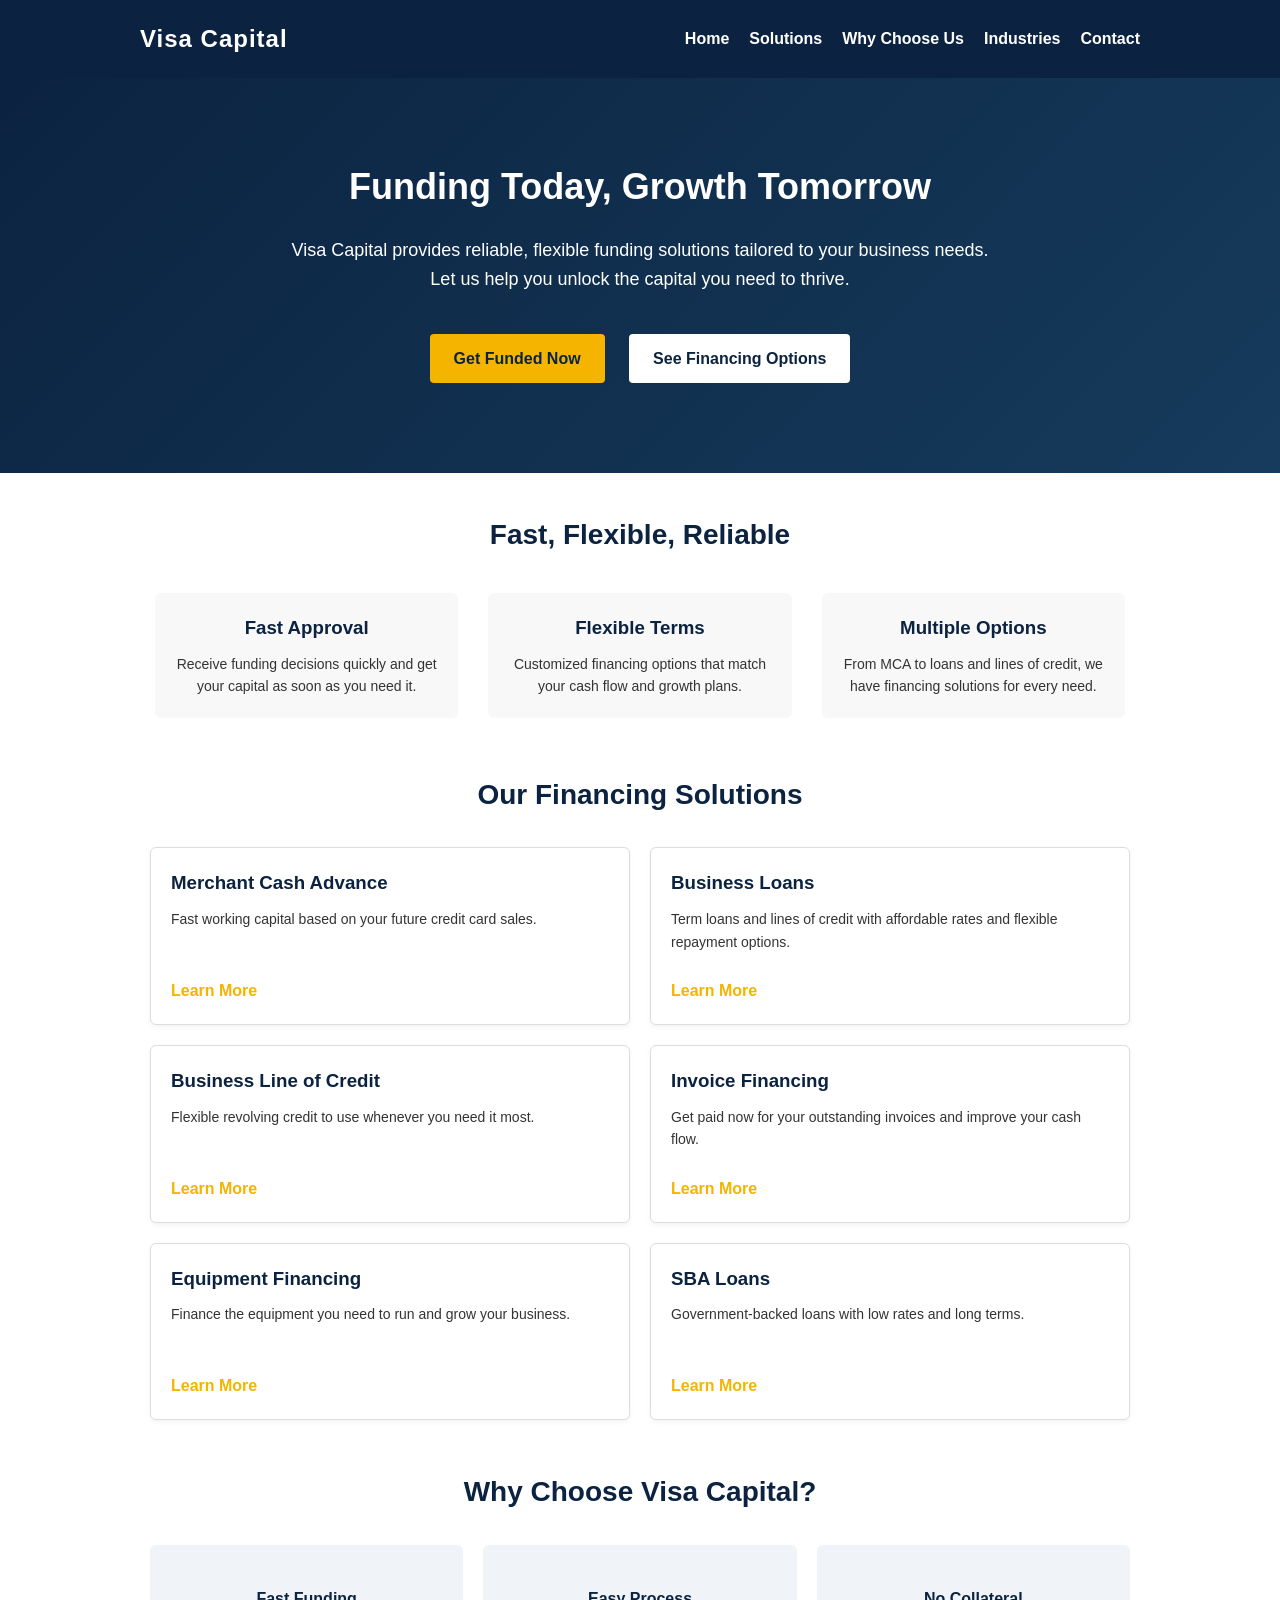
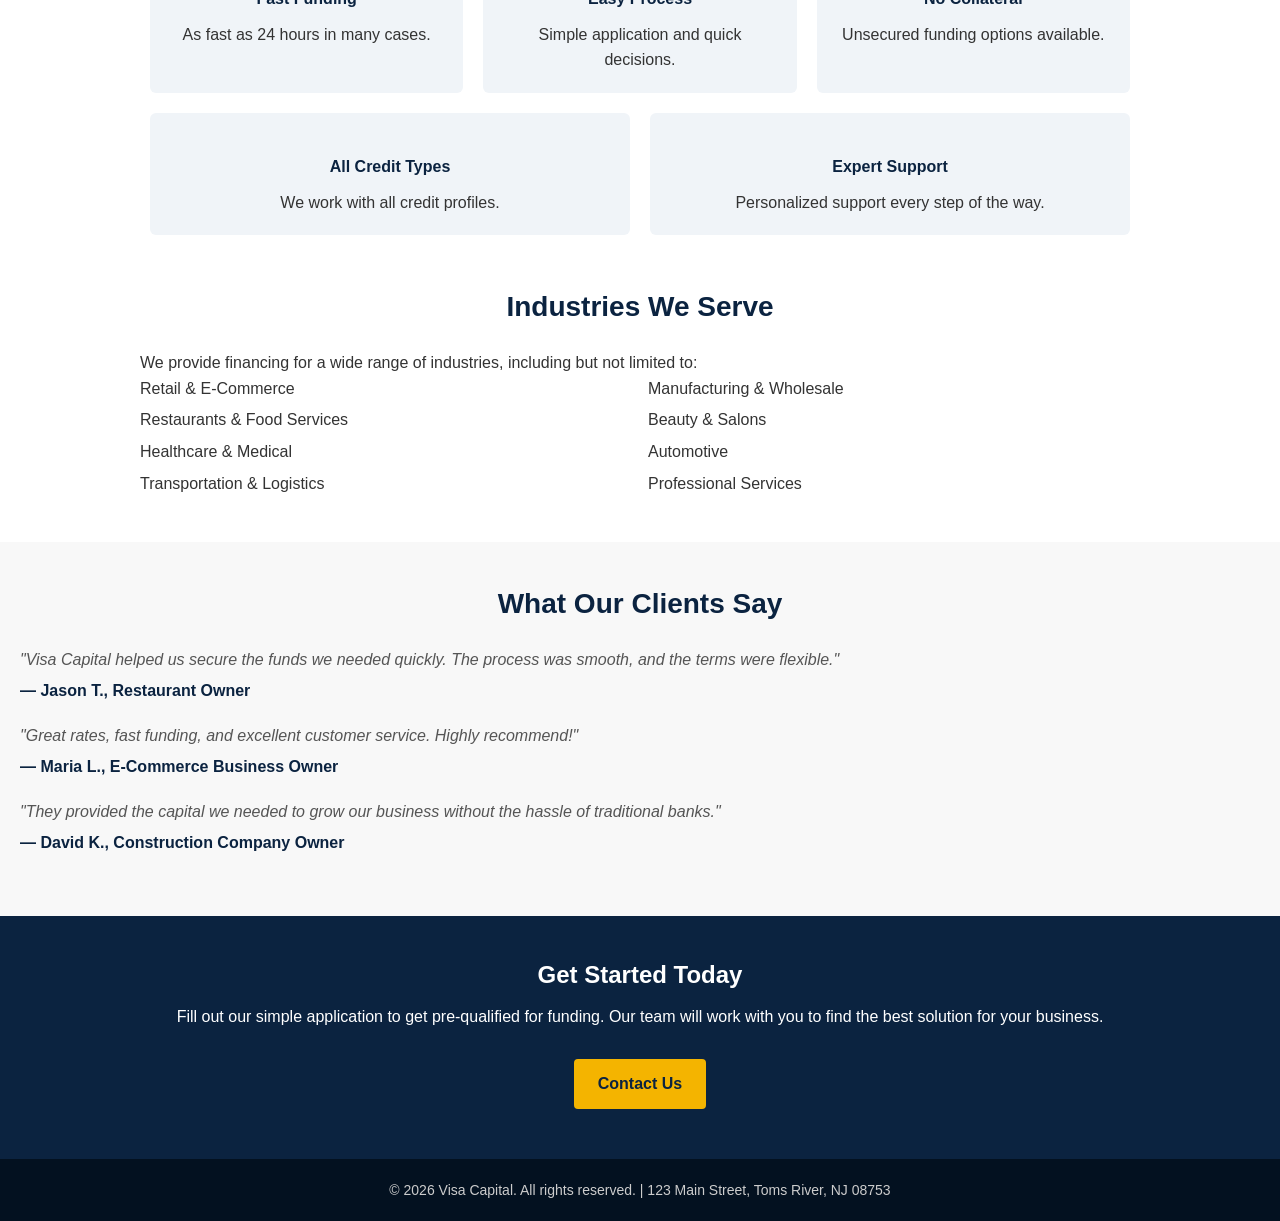
==== index.html @ e42b599e "Create index.html" ====
<!DOCTYPE html>
<html lang="en">
<head>
    <meta charset="UTF-8">
    <meta name="viewport" content="width=device-width, initial-scale=1.0">
    <title>Visa Capital - MCA Funding Solutions</title>
    <style>
        /* Reset and base styles */
        body, h1, h2, h3, p, ul {
            margin: 0;
            padding: 0;
        }
        body {
            font-family: Arial, sans-serif;
            line-height: 1.6;
            color: #333;
        }
        a {
            color: #0056b3;
            text-decoration: none;
        }
        header {
            background: #0b2340;
            color: #fff;
            padding: 20px 0;
        }
        header .container {
            display: flex;
            justify-content: space-between;
            align-items: center;
            max-width: 1000px;
            margin: auto;
            padding: 0 20px;
        }
        header h1 {
            font-size: 24px;
            font-weight: bold;
            letter-spacing: 1px;
        }
        nav ul {
            list-style: none;
            display: flex;
        }
        nav li {
            margin-left: 20px;
        }
        nav a {
            color: #fff;
            font-weight: bold;
            transition: color 0.3s;
        }
        nav a:hover {
            color: #f4b400;
        }
        /* Hero section */
        .hero {
            background: linear-gradient(135deg, #0b2340 0%, #163b5c 100%);
            color: #fff;
            padding: 80px 20px;
            text-align: center;
        }
        .hero h2 {
            font-size: 36px;
            margin-bottom: 20px;
        }
        .hero p {
            font-size: 18px;
            margin-bottom: 30px;
            max-width: 700px;
            margin-left: auto;
            margin-right: auto;
        }
        .btn {
            display: inline-block;
            padding: 12px 24px;
            margin: 10px;
            border: none;
            border-radius: 4px;
            background: #f4b400;
            color: #0b2340;
            font-weight: bold;
            cursor: pointer;
            transition: background 0.3s, color 0.3s;
        }
        .btn:hover {
            background: #d89a00;
        }
        /* Sections */
        .container-section {
            max-width: 1000px;
            margin: 40px auto;
            padding: 0 20px;
        }
        .section-title {
            font-size: 28px;
            margin-bottom: 20px;
            color: #0b2340;
            text-align: center;
        }
        /* Features */
        .features {
            display: flex;
            flex-wrap: wrap;
            justify-content: space-around;
        }
        .feature {
            flex: 1 1 200px;
            margin: 15px;
            padding: 20px;
            background: #f8f8f8;
            border-radius: 6px;
            text-align: center;
        }
        .feature h3 {
            margin-bottom: 10px;
            color: #0b2340;
        }
        .feature p {
            font-size: 14px;
        }
        /* Financing options */
        .financing-options {
            display: flex;
            flex-wrap: wrap;
            justify-content: space-between;
        }
        .option-card {
            flex: 1 1 300px;
            background: #fff;
            border: 1px solid #ddd;
            border-radius: 6px;
            margin: 10px;
            padding: 20px;
            text-align: left;
            box-shadow: 0 2px 5px rgba(0, 0, 0, 0.05);
            transition: transform 0.3s;
        }
        .option-card:hover {
            transform: translateY(-5px);
        }
        .option-card h3 {
            color: #0b2340;
            margin-bottom: 10px;
        }
        .option-card p {
            font-size: 14px;
            margin-bottom: 10px;
            min-height: 60px;
        }
        .option-card a {
            color: #f4b400;
            font-weight: bold;
        }
        /* Why choose us */
        .why-choose {
            display: flex;
            flex-wrap: wrap;
            justify-content: space-between;
        }
        .why-item {
            flex: 1 1 200px;
            margin: 10px;
            padding: 20px;
            background: #f0f4f8;
            border-radius: 6px;
            text-align: center;
        }
        .why-item h4 {
            color: #0b2340;
            margin-bottom: 10px;
        }
        /* Industries */
        .industries ul {
            columns: 2;
            list-style: none;
            padding: 0;
        }
        .industries li {
            margin-bottom: 6px;
        }
        /* Testimonials */
        .testimonials {
            background: #f8f8f8;
            padding: 40px 20px;
        }
        .testimonial {
            margin: 20px 0;
            font-style: italic;
            color: #555;
        }
        .testimonial strong {
            display: block;
            margin-top: 5px;
            font-style: normal;
            color: #0b2340;
        }
        /* Contact section */
        .contact {
            text-align: center;
            padding: 40px 20px;
            background: #0b2340;
            color: #fff;
        }
        .contact h3 {
            margin-bottom: 10px;
            font-size: 24px;
        }
        .contact p {
            margin-bottom: 20px;
            font-size: 16px;
        }
        /* Footer */
        footer {
            background: #031120;
            color: #ccc;
            padding: 20px;
            text-align: center;
            font-size: 14px;
        }
        /* Responsive adjustments */
        @media (max-width: 768px) {
            .features, .financing-options, .why-choose {
                flex-direction: column;
                align-items: center;
            }
            nav ul {
                flex-direction: column;
                text-align: center;
            }
            nav li {
                margin: 10px 0;
            }
        }
    </style>
</head>
<body>

<header>
    <div class="container">
        <h1>Visa Capital</h1>
        <nav>
            <ul>
                <li><a href="#home">Home</a></li>
                <li><a href="#solutions">Solutions</a></li>
                <li><a href="#whychoose">Why Choose Us</a></li>
                <li><a href="#industries">Industries</a></li>
                <li><a href="#contact">Contact</a></li>
            </ul>
        </nav>
    </div>
</header>

<section class="hero" id="home">
    <h2>Funding Today, Growth Tomorrow</h2>
    <p>Visa Capital provides reliable, flexible funding solutions tailored to your business needs. Let us help you unlock the capital you need to thrive.</p>
    <a href="#contact" class="btn">Get Funded Now</a>
    <a href="#solutions" class="btn" style="background:#fff;color:#0b2340;">See Financing Options</a>
</section>

<section class="container-section">
    <h2 class="section-title">Fast, Flexible, Reliable</h2>
    <div class="features">
        <div class="feature">
            <h3>Fast Approval</h3>
            <p>Receive funding decisions quickly and get your capital as soon as you need it.</p>
        </div>
        <div class="feature">
            <h3>Flexible Terms</h3>
            <p>Customized financing options that match your cash flow and growth plans.</p>
        </div>
        <div class="feature">
            <h3>Multiple Options</h3>
            <p>From MCA to loans and lines of credit, we have financing solutions for every need.</p>
        </div>
    </div>
</section>

<section class="container-section" id="solutions">
    <h2 class="section-title">Our Financing Solutions</h2>
    <div class="financing-options">
        <div class="option-card">
            <h3>Merchant Cash Advance</h3>
            <p>Fast working capital based on your future credit card sales.</p>
            <a href="#contact">Learn More</a>
        </div>
        <div class="option-card">
            <h3>Business Loans</h3>
            <p>Term loans and lines of credit with affordable rates and flexible repayment options.</p>
            <a href="#contact">Learn More</a>
        </div>
        <div class="option-card">
            <h3>Business Line of Credit</h3>
            <p>Flexible revolving credit to use whenever you need it most.</p>
            <a href="#contact">Learn More</a>
        </div>
        <div class="option-card">
            <h3>Invoice Financing</h3>
            <p>Get paid now for your outstanding invoices and improve your cash flow.</p>
            <a href="#contact">Learn More</a>
        </div>
        <div class="option-card">
            <h3>Equipment Financing</h3>
            <p>Finance the equipment you need to run and grow your business.</p>
            <a href="#contact">Learn More</a>
        </div>
        <div class="option-card">
            <h3>SBA Loans</h3>
            <p>Government-backed loans with low rates and long terms.</p>
            <a href="#contact">Learn More</a>
        </div>
    </div>
</section>

<section class="container-section" id="whychoose">
    <h2 class="section-title">Why Choose Visa Capital?</h2>
    <div class="why-choose">
        <div class="why-item">
            <h4>Fast Funding</h4>
            <p>As fast as 24 hours in many cases.</p>
        </div>
        <div class="why-item">
            <h4>Easy Process</h4>
            <p>Simple application and quick decisions.</p>
        </div>
        <div class="why-item">
            <h4>No Collateral</h4>
            <p>Unsecured funding options available.</p>
        </div>
        <div class="why-item">
            <h4>All Credit Types</h4>
            <p>We work with all credit profiles.</p>
        </div>
        <div class="why-item">
            <h4>Expert Support</h4>
            <p>Personalized support every step of the way.</p>
        </div>
    </div>
</section>

<section class="container-section industries" id="industries">
    <h2 class="section-title">Industries We Serve</h2>
    <p>We provide financing for a wide range of industries, including but not limited to:</p>
    <ul>
        <li>Retail & E-Commerce</li>
        <li>Restaurants & Food Services</li>
        <li>Healthcare & Medical</li>
        <li>Transportation & Logistics</li>
        <li>Manufacturing & Wholesale</li>
        <li>Beauty & Salons</li>
        <li>Automotive</li>
        <li>Professional Services</li>
    </ul>
</section>

<section class="testimonials">
    <h2 class="section-title">What Our Clients Say</h2>
    <div class="testimonial">
        <p>"Visa Capital helped us secure the funds we needed quickly. The process was smooth, and the terms were flexible."</p>
        <strong>— Jason T., Restaurant Owner</strong>
    </div>
    <div class="testimonial">
        <p>"Great rates, fast funding, and excellent customer service. Highly recommend!"</p>
        <strong>— Maria L., E-Commerce Business Owner</strong>
    </div>
    <div class="testimonial">
        <p>"They provided the capital we needed to grow our business without the hassle of traditional banks."</p>
        <strong>— David K., Construction Company Owner</strong>
    </div>
</section>

<section class="contact" id="contact">
    <h3>Get Started Today</h3>
    <p>Fill out our simple application to get pre-qualified for funding. Our team will work with you to find the best solution for your business.</p>
    <a href="mailto:info@visacapital.com" class="btn" style="background: #f4b400; color: #0b2340;">Contact Us</a>
</section>

<footer>
    <p>&copy; 2026 Visa Capital. All rights reserved. | 123 Main Street, Toms River, NJ 08753</p>
</footer>

</body>
</html>
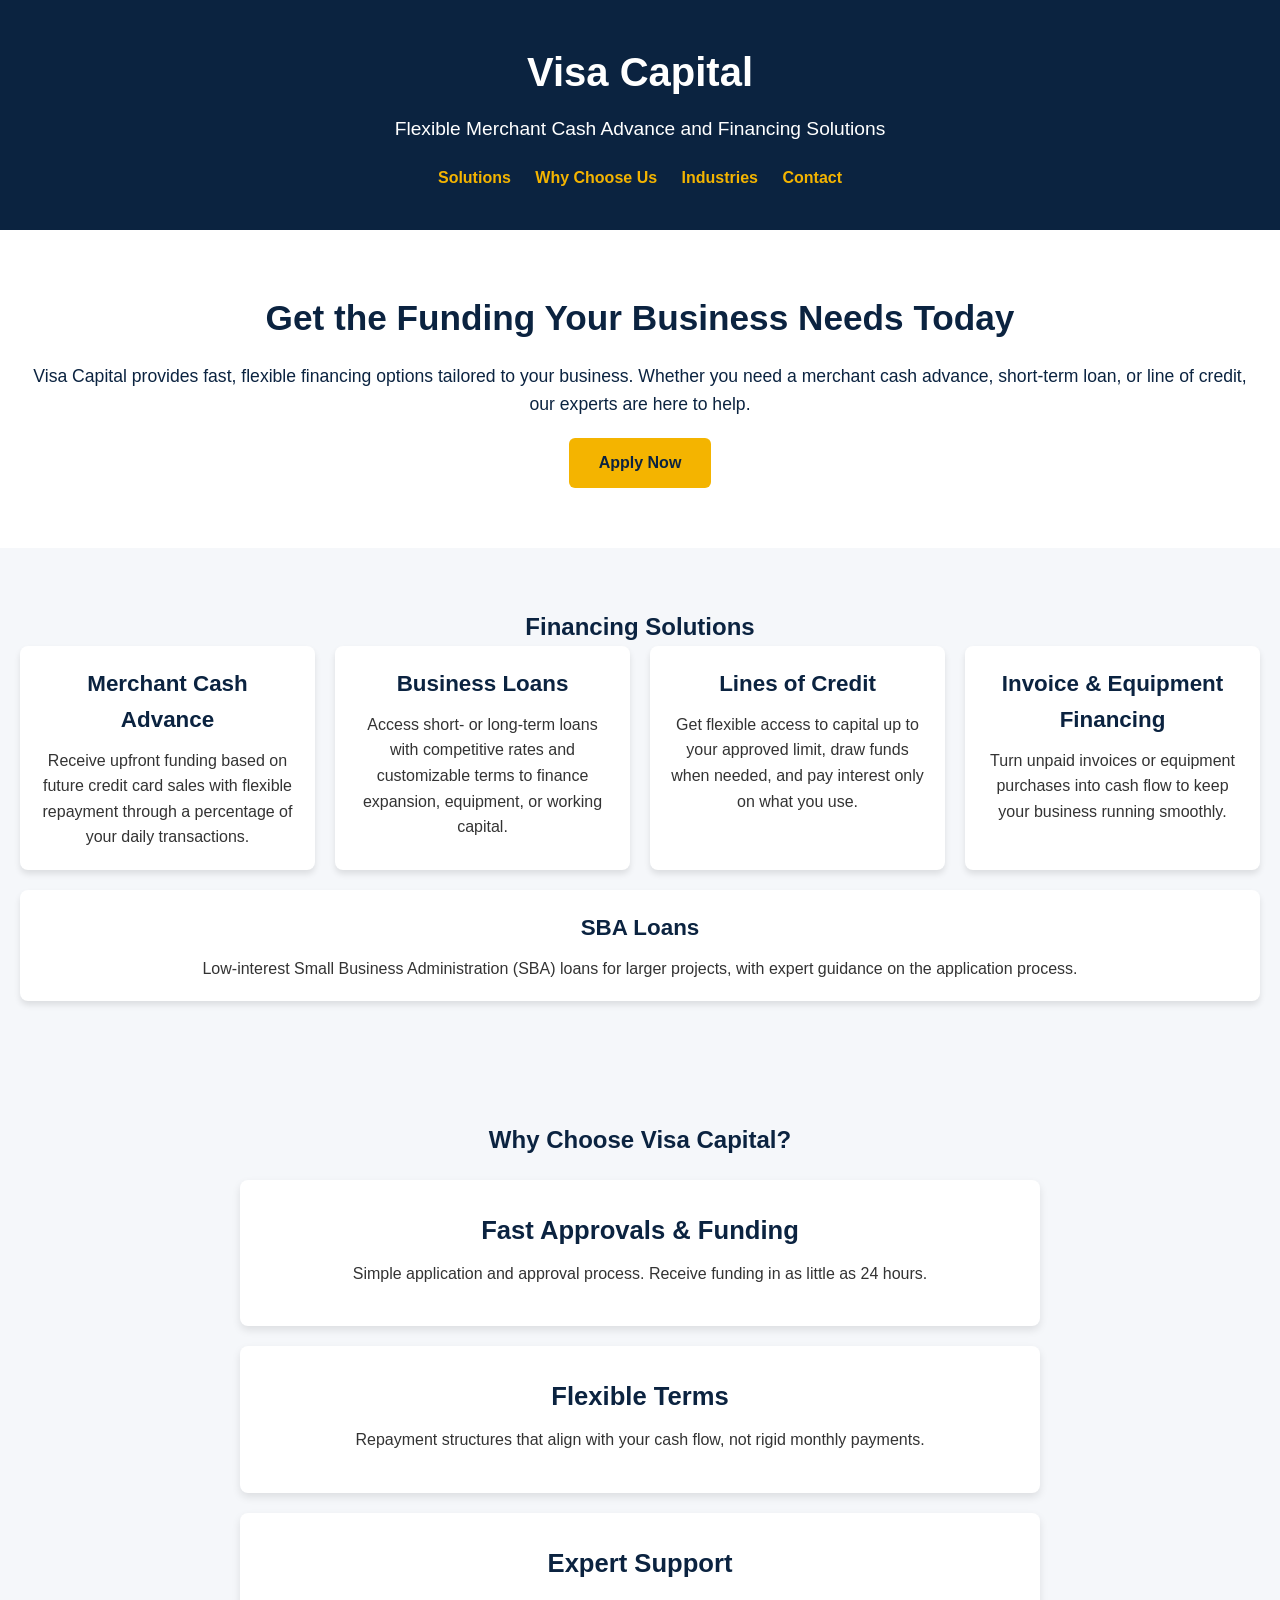
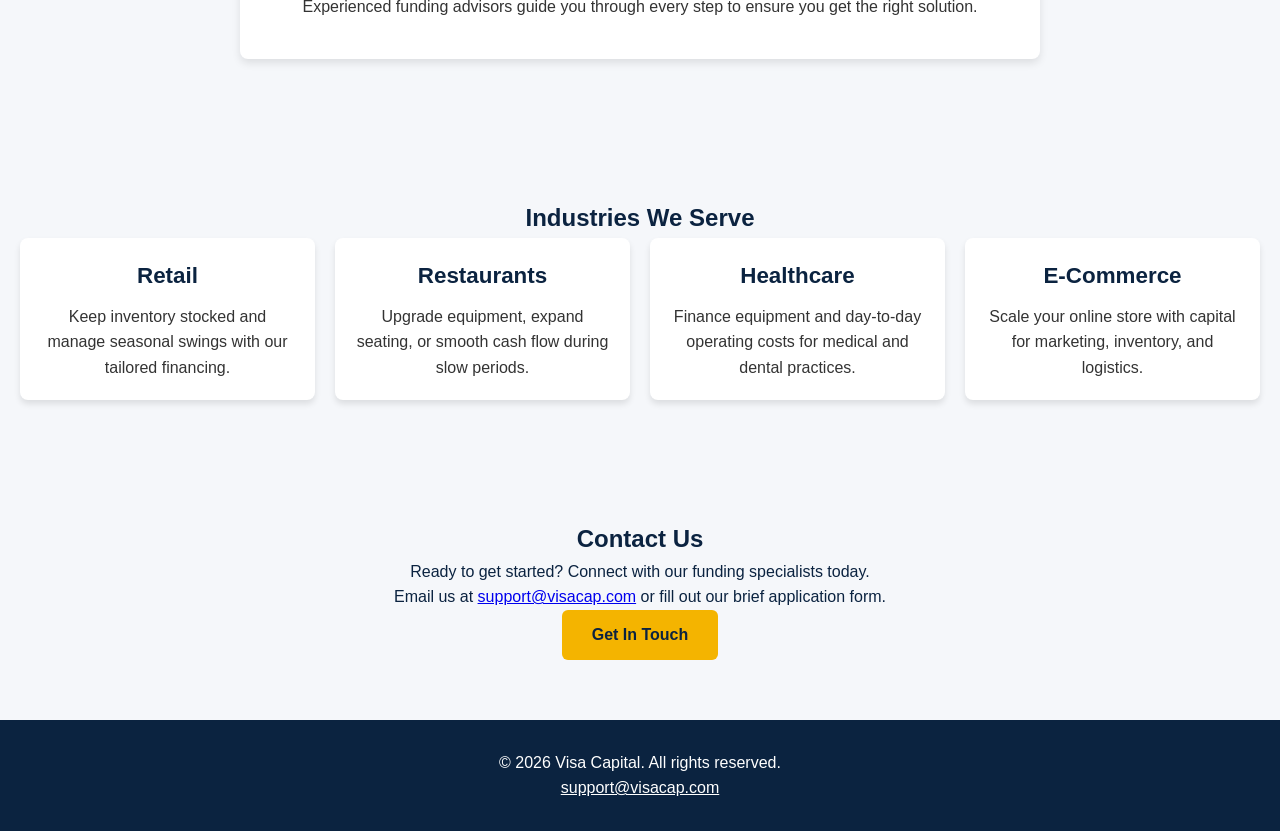
==== commit 36fb8061: "Update website design and contact email to support@visacap.com" ====
--- a/index.html
+++ b/index.html
@@ -1,382 +1,123 @@
 <!DOCTYPE html>
 <html lang="en">
 <head>
-    <meta charset="UTF-8">
-    <meta name="viewport" content="width=device-width, initial-scale=1.0">
-    <title>Visa Capital - MCA Funding Solutions</title>
-    <style>
-        /* Reset and base styles */
-        body, h1, h2, h3, p, ul {
-            margin: 0;
-            padding: 0;
-        }
-        body {
-            font-family: Arial, sans-serif;
-            line-height: 1.6;
-            color: #333;
-        }
-        a {
-            color: #0056b3;
-            text-decoration: none;
-        }
-        header {
-            background: #0b2340;
-            color: #fff;
-            padding: 20px 0;
-        }
-        header .container {
-            display: flex;
-            justify-content: space-between;
-            align-items: center;
-            max-width: 1000px;
-            margin: auto;
-            padding: 0 20px;
-        }
-        header h1 {
-            font-size: 24px;
-            font-weight: bold;
-            letter-spacing: 1px;
-        }
-        nav ul {
-            list-style: none;
-            display: flex;
-        }
-        nav li {
-            margin-left: 20px;
-        }
-        nav a {
-            color: #fff;
-            font-weight: bold;
-            transition: color 0.3s;
-        }
-        nav a:hover {
-            color: #f4b400;
-        }
-        /* Hero section */
-        .hero {
-            background: linear-gradient(135deg, #0b2340 0%, #163b5c 100%);
-            color: #fff;
-            padding: 80px 20px;
-            text-align: center;
-        }
-        .hero h2 {
-            font-size: 36px;
-            margin-bottom: 20px;
-        }
-        .hero p {
-            font-size: 18px;
-            margin-bottom: 30px;
-            max-width: 700px;
-            margin-left: auto;
-            margin-right: auto;
-        }
-        .btn {
-            display: inline-block;
-            padding: 12px 24px;
-            margin: 10px;
-            border: none;
-            border-radius: 4px;
-            background: #f4b400;
-            color: #0b2340;
-            font-weight: bold;
-            cursor: pointer;
-            transition: background 0.3s, color 0.3s;
-        }
-        .btn:hover {
-            background: #d89a00;
-        }
-        /* Sections */
-        .container-section {
-            max-width: 1000px;
-            margin: 40px auto;
-            padding: 0 20px;
-        }
-        .section-title {
-            font-size: 28px;
-            margin-bottom: 20px;
-            color: #0b2340;
-            text-align: center;
-        }
-        /* Features */
-        .features {
-            display: flex;
-            flex-wrap: wrap;
-            justify-content: space-around;
-        }
-        .feature {
-            flex: 1 1 200px;
-            margin: 15px;
-            padding: 20px;
-            background: #f8f8f8;
-            border-radius: 6px;
-            text-align: center;
-        }
-        .feature h3 {
-            margin-bottom: 10px;
-            color: #0b2340;
-        }
-        .feature p {
-            font-size: 14px;
-        }
-        /* Financing options */
-        .financing-options {
-            display: flex;
-            flex-wrap: wrap;
-            justify-content: space-between;
-        }
-        .option-card {
-            flex: 1 1 300px;
-            background: #fff;
-            border: 1px solid #ddd;
-            border-radius: 6px;
-            margin: 10px;
-            padding: 20px;
-            text-align: left;
-            box-shadow: 0 2px 5px rgba(0, 0, 0, 0.05);
-            transition: transform 0.3s;
-        }
-        .option-card:hover {
-            transform: translateY(-5px);
-        }
-        .option-card h3 {
-            color: #0b2340;
-            margin-bottom: 10px;
-        }
-        .option-card p {
-            font-size: 14px;
-            margin-bottom: 10px;
-            min-height: 60px;
-        }
-        .option-card a {
-            color: #f4b400;
-            font-weight: bold;
-        }
-        /* Why choose us */
-        .why-choose {
-            display: flex;
-            flex-wrap: wrap;
-            justify-content: space-between;
-        }
-        .why-item {
-            flex: 1 1 200px;
-            margin: 10px;
-            padding: 20px;
-            background: #f0f4f8;
-            border-radius: 6px;
-            text-align: center;
-        }
-        .why-item h4 {
-            color: #0b2340;
-            margin-bottom: 10px;
-        }
-        /* Industries */
-        .industries ul {
-            columns: 2;
-            list-style: none;
-            padding: 0;
-        }
-        .industries li {
-            margin-bottom: 6px;
-        }
-        /* Testimonials */
-        .testimonials {
-            background: #f8f8f8;
-            padding: 40px 20px;
-        }
-        .testimonial {
-            margin: 20px 0;
-            font-style: italic;
-            color: #555;
-        }
-        .testimonial strong {
-            display: block;
-            margin-top: 5px;
-            font-style: normal;
-            color: #0b2340;
-        }
-        /* Contact section */
-        .contact {
-            text-align: center;
-            padding: 40px 20px;
-            background: #0b2340;
-            color: #fff;
-        }
-        .contact h3 {
-            margin-bottom: 10px;
-            font-size: 24px;
-        }
-        .contact p {
-            margin-bottom: 20px;
-            font-size: 16px;
-        }
-        /* Footer */
-        footer {
-            background: #031120;
-            color: #ccc;
-            padding: 20px;
-            text-align: center;
-            font-size: 14px;
-        }
-        /* Responsive adjustments */
-        @media (max-width: 768px) {
-            .features, .financing-options, .why-choose {
-                flex-direction: column;
-                align-items: center;
-            }
-            nav ul {
-                flex-direction: column;
-                text-align: center;
-            }
-            nav li {
-                margin: 10px 0;
-            }
-        }
-    </style>
+<meta charset="UTF-8">
+<meta name="viewport" content="width=device-width, initial-scale=1.0">
+<title>Visa Capital - MCA Funding Solutions</title>
+<style>
+/* Reset */
+* { margin:0; padding:0; box-sizing:border-box; }
+body { font-family: 'Segoe UI', Tahoma, sans-serif; background-color:#f5f7fa; color:#0b2340; line-height:1.6; }
+header { background:#0b2340; color:#fff; padding:40px 20px; text-align:center; }
+header h1 { font-size:2.5rem; margin-bottom:10px; }
+header p { font-size:1.2rem; }
+nav { margin-top:20px; }
+nav a { color:#f4b400; margin:0 10px; text-decoration:none; font-weight:bold; }
+.hero { padding:60px 20px; text-align:center; background-color:#fff; }
+.hero h2 { font-size:2.2rem; margin-bottom:15px; }
+.hero p { font-size:1.1rem; margin-bottom:20px; }
+.btn-primary { display:inline-block; padding:12px 30px; background-color:#f4b400; color:#0b2340; border-radius:6px; text-decoration:none; font-weight:bold; }
+.section { padding:60px 20px; text-align:center; }
+.card { background:#fff; border-radius:8px; padding:30px; margin:20px auto; box-shadow:0 4px 8px rgba(0,0,0,0.1); max-width:800px; }
+.card h3 { margin-bottom:10px; font-size:1.6rem; color:#0b2340; }
+.card p { margin-bottom:10px; color:#333; }
+.features { display:flex; flex-wrap:wrap; justify-content:center; gap:20px; }
+.feature { flex:1 1 250px; background:#fff; border-radius:8px; padding:20px; box-shadow:0 4px 6px rgba(0,0,0,0.1); }
+.feature h4 { margin-bottom:10px; color:#0b2340; font-size:1.4rem; }
+.feature p { color:#333; }
+footer { background:#0b2340; color:#fff; padding:30px 20px; text-align:center; }
+footer p, footer a { color:#fff; }
+@media (max-width:768px) {
+  .features { flex-direction:column; }
+}
+</style>
 </head>
 <body>
-
 <header>
-    <div class="container">
-        <h1>Visa Capital</h1>
-        <nav>
-            <ul>
-                <li><a href="#home">Home</a></li>
-                <li><a href="#solutions">Solutions</a></li>
-                <li><a href="#whychoose">Why Choose Us</a></li>
-                <li><a href="#industries">Industries</a></li>
-                <li><a href="#contact">Contact</a></li>
-            </ul>
-        </nav>
-    </div>
+<h1>Visa Capital</h1>
+<p>Flexible Merchant Cash Advance and Financing Solutions</p>
+<nav>
+<a href="#solutions">Solutions</a>
+<a href="#whyus">Why Choose Us</a>
+<a href="#industries">Industries</a>
+<a href="#contact">Contact</a>
+</nav>
 </header>
-
-<section class="hero" id="home">
-    <h2>Funding Today, Growth Tomorrow</h2>
-    <p>Visa Capital provides reliable, flexible funding solutions tailored to your business needs. Let us help you unlock the capital you need to thrive.</p>
-    <a href="#contact" class="btn">Get Funded Now</a>
-    <a href="#solutions" class="btn" style="background:#fff;color:#0b2340;">See Financing Options</a>
+<section class="hero">
+<h2>Get the Funding Your Business Needs Today</h2>
+<p>Visa Capital provides fast, flexible financing options tailored to your business. Whether you need a merchant cash advance, short‑term loan, or line of credit, our experts are here to help.</p>
+<a href="#contact" class="btn-primary">Apply Now</a>
 </section>
-
-<section class="container-section">
-    <h2 class="section-title">Fast, Flexible, Reliable</h2>
-    <div class="features">
-        <div class="feature">
-            <h3>Fast Approval</h3>
-            <p>Receive funding decisions quickly and get your capital as soon as you need it.</p>
-        </div>
-        <div class="feature">
-            <h3>Flexible Terms</h3>
-            <p>Customized financing options that match your cash flow and growth plans.</p>
-        </div>
-        <div class="feature">
-            <h3>Multiple Options</h3>
-            <p>From MCA to loans and lines of credit, we have financing solutions for every need.</p>
-        </div>
-    </div>
+<section id="solutions" class="section">
+<h2>Financing Solutions</h2>
+<div class="features">
+<div class="feature">
+<h4>Merchant Cash Advance</h4>
+<p>Receive upfront funding based on future credit card sales with flexible repayment through a percentage of your daily transactions.</p>
+</div>
+<div class="feature">
+<h4>Business Loans</h4>
+<p>Access short‑ or long‑term loans with competitive rates and customizable terms to finance expansion, equipment, or working capital.</p>
+</div>
+<div class="feature">
+<h4>Lines of Credit</h4>
+<p>Get flexible access to capital up to your approved limit, draw funds when needed, and pay interest only on what you use.</p>
+</div>
+<div class="feature">
+<h4>Invoice & Equipment Financing</h4>
+<p>Turn unpaid invoices or equipment purchases into cash flow to keep your business running smoothly.</p>
+</div>
+<div class="feature">
+<h4>SBA Loans</h4>
+<p>Low‑interest Small Business Administration (SBA) loans for larger projects, with expert guidance on the application process.</p>
+</div>
+</div>
 </section>
-
-<section class="container-section" id="solutions">
-    <h2 class="section-title">Our Financing Solutions</h2>
-    <div class="financing-options">
-        <div class="option-card">
-            <h3>Merchant Cash Advance</h3>
-            <p>Fast working capital based on your future credit card sales.</p>
-            <a href="#contact">Learn More</a>
-        </div>
-        <div class="option-card">
-            <h3>Business Loans</h3>
-            <p>Term loans and lines of credit with affordable rates and flexible repayment options.</p>
-            <a href="#contact">Learn More</a>
-        </div>
-        <div class="option-card">
-            <h3>Business Line of Credit</h3>
-            <p>Flexible revolving credit to use whenever you need it most.</p>
-            <a href="#contact">Learn More</a>
-        </div>
-        <div class="option-card">
-            <h3>Invoice Financing</h3>
-            <p>Get paid now for your outstanding invoices and improve your cash flow.</p>
-            <a href="#contact">Learn More</a>
-        </div>
-        <div class="option-card">
-            <h3>Equipment Financing</h3>
-            <p>Finance the equipment you need to run and grow your business.</p>
-            <a href="#contact">Learn More</a>
-        </div>
-        <div class="option-card">
-            <h3>SBA Loans</h3>
-            <p>Government-backed loans with low rates and long terms.</p>
-            <a href="#contact">Learn More</a>
-        </div>
-    </div>
+<section id="whyus" class="section">
+<h2>Why Choose Visa Capital?</h2>
+<div class="card">
+<h3>Fast Approvals & Funding</h3>
+<p>Simple application and approval process. Receive funding in as little as 24 hours.</p>
+</div>
+<div class="card">
+<h3>Flexible Terms</h3>
+<p>Repayment structures that align with your cash flow, not rigid monthly payments.</p>
+</div>
+<div class="card">
+<h3>Expert Support</h3>
+<p>Experienced funding advisors guide you through every step to ensure you get the right solution.</p>
+</div>
 </section>
-
-<section class="container-section" id="whychoose">
-    <h2 class="section-title">Why Choose Visa Capital?</h2>
-    <div class="why-choose">
-        <div class="why-item">
-            <h4>Fast Funding</h4>
-            <p>As fast as 24 hours in many cases.</p>
-        </div>
-        <div class="why-item">
-            <h4>Easy Process</h4>
-            <p>Simple application and quick decisions.</p>
-        </div>
-        <div class="why-item">
-            <h4>No Collateral</h4>
-            <p>Unsecured funding options available.</p>
-        </div>
-        <div class="why-item">
-            <h4>All Credit Types</h4>
-            <p>We work with all credit profiles.</p>
-        </div>
-        <div class="why-item">
-            <h4>Expert Support</h4>
-            <p>Personalized support every step of the way.</p>
-        </div>
-    </div>
+<section id="industries" class="section">
+<h2>Industries We Serve</h2>
+<div class="features">
+<div class="feature">
+<h4>Retail</h4>
+<p>Keep inventory stocked and manage seasonal swings with our tailored financing.</p>
+</div>
+<div class="feature">
+<h4>Restaurants</h4>
+<p>Upgrade equipment, expand seating, or smooth cash flow during slow periods.</p>
+</div>
+<div class="feature">
+<h4>Healthcare</h4>
+<p>Finance equipment and day‑to‑day operating costs for medical and dental practices.</p>
+</div>
+<div class="feature">
+<h4>E‑Commerce</h4>
+<p>Scale your online store with capital for marketing, inventory, and logistics.</p>
+</div>
+</div>
 </section>
-
-<section class="container-section industries" id="industries">
-    <h2 class="section-title">Industries We Serve</h2>
-    <p>We provide financing for a wide range of industries, including but not limited to:</p>
-    <ul>
-        <li>Retail & E-Commerce</li>
-        <li>Restaurants & Food Services</li>
-        <li>Healthcare & Medical</li>
-        <li>Transportation & Logistics</li>
-        <li>Manufacturing & Wholesale</li>
-        <li>Beauty & Salons</li>
-        <li>Automotive</li>
-        <li>Professional Services</li>
-    </ul>
+<section id="contact" class="section">
+<h2>Contact Us</h2>
+<p>Ready to get started? Connect with our funding specialists today.</p>
+<p>Email us at <a href="mailto:support@visacap.com">support@visacap.com</a> or fill out our brief application form.</p>
+<a href="mailto:support@visacap.com" class="btn-primary">Get In Touch</a>
 </section>
-
-<section class="testimonials">
-    <h2 class="section-title">What Our Clients Say</h2>
-    <div class="testimonial">
-        <p>"Visa Capital helped us secure the funds we needed quickly. The process was smooth, and the terms were flexible."</p>
-        <strong>— Jason T., Restaurant Owner</strong>
-    </div>
-    <div class="testimonial">
-        <p>"Great rates, fast funding, and excellent customer service. Highly recommend!"</p>
-        <strong>— Maria L., E-Commerce Business Owner</strong>
-    </div>
-    <div class="testimonial">
-        <p>"They provided the capital we needed to grow our business without the hassle of traditional banks."</p>
-        <strong>— David K., Construction Company Owner</strong>
-    </div>
-</section>
-
-<section class="contact" id="contact">
-    <h3>Get Started Today</h3>
-    <p>Fill out our simple application to get pre-qualified for funding. Our team will work with you to find the best solution for your business.</p>
-    <a href="mailto:info@visacapital.com" class="btn" style="background: #f4b400; color: #0b2340;">Contact Us</a>
-</section>
-
 <footer>
-    <p>&copy; 2026 Visa Capital. All rights reserved. | 123 Main Street, Toms River, NJ 08753</p>
+<p>&copy; 2026 Visa Capital. All rights reserved.</p>
+<p><a href="mailto:support@visacap.com">support@visacap.com</a></p>
 </footer>
-
 </body>
 </html>
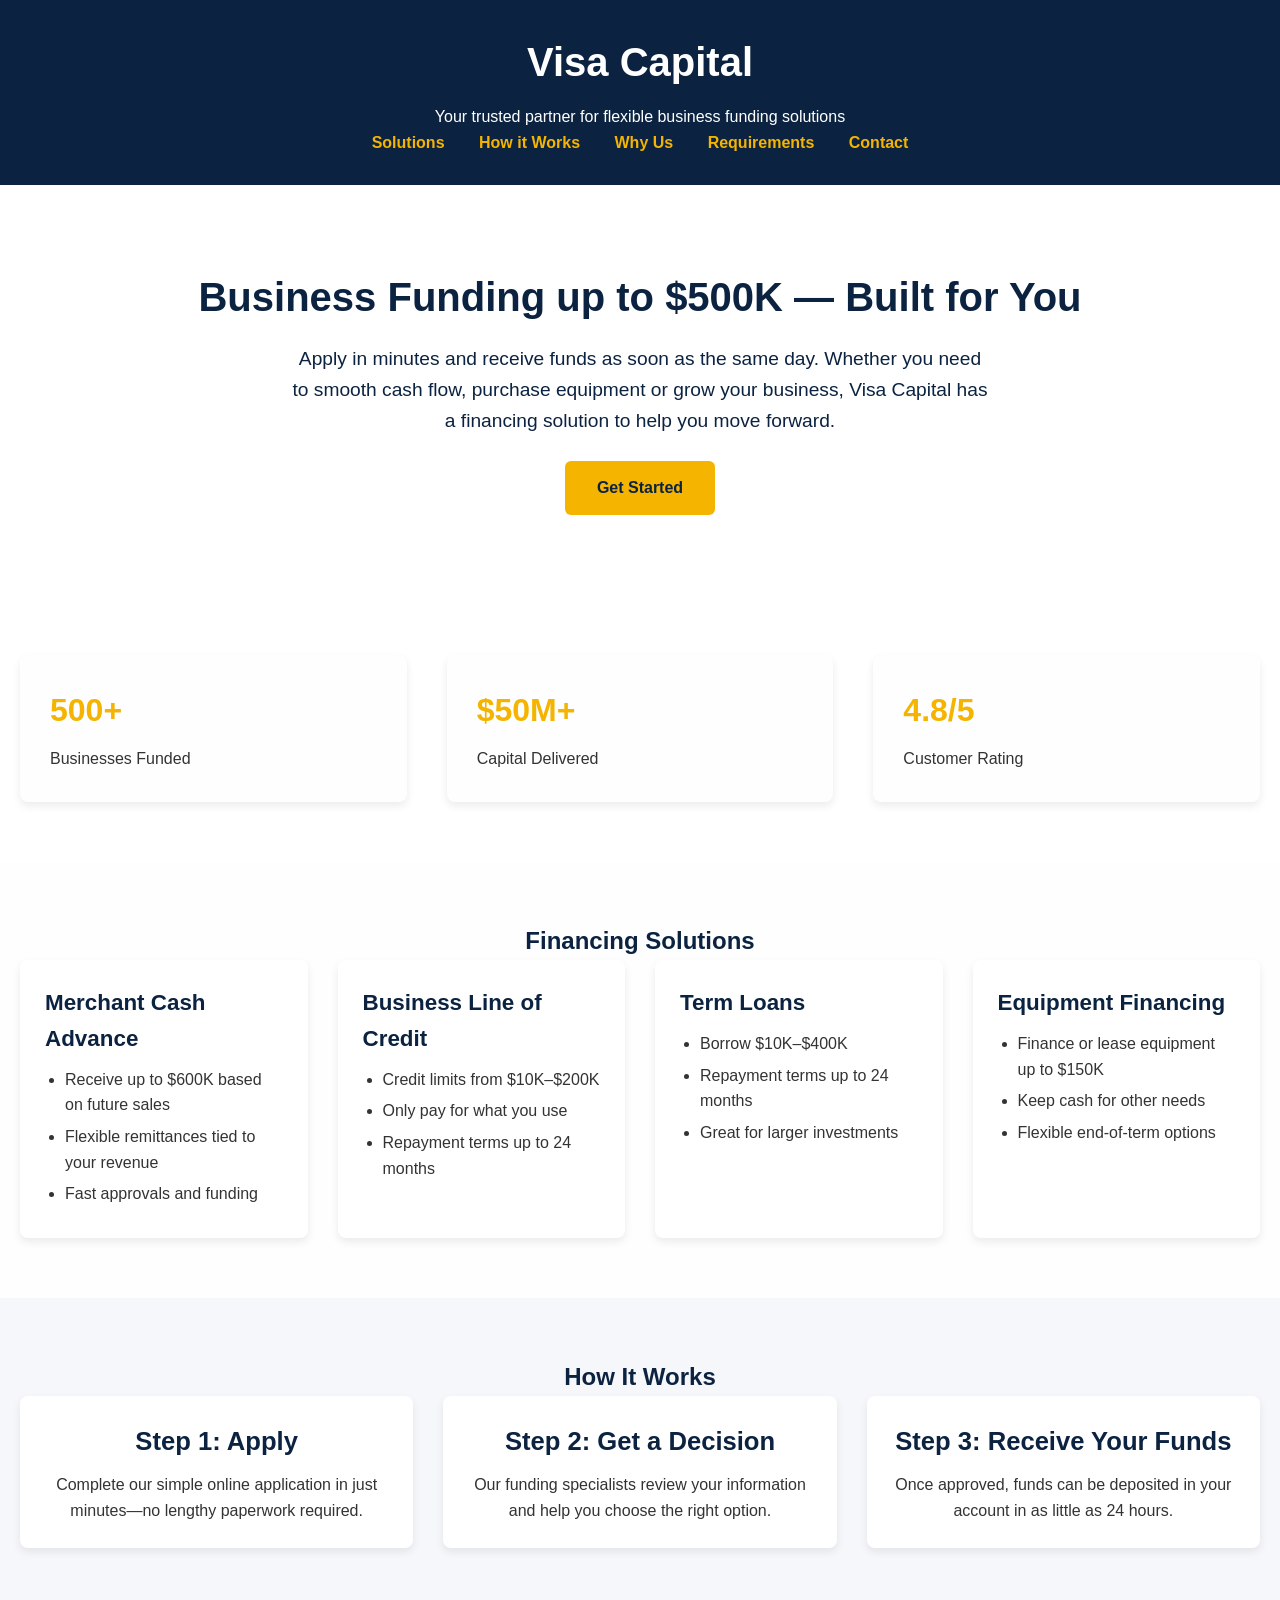
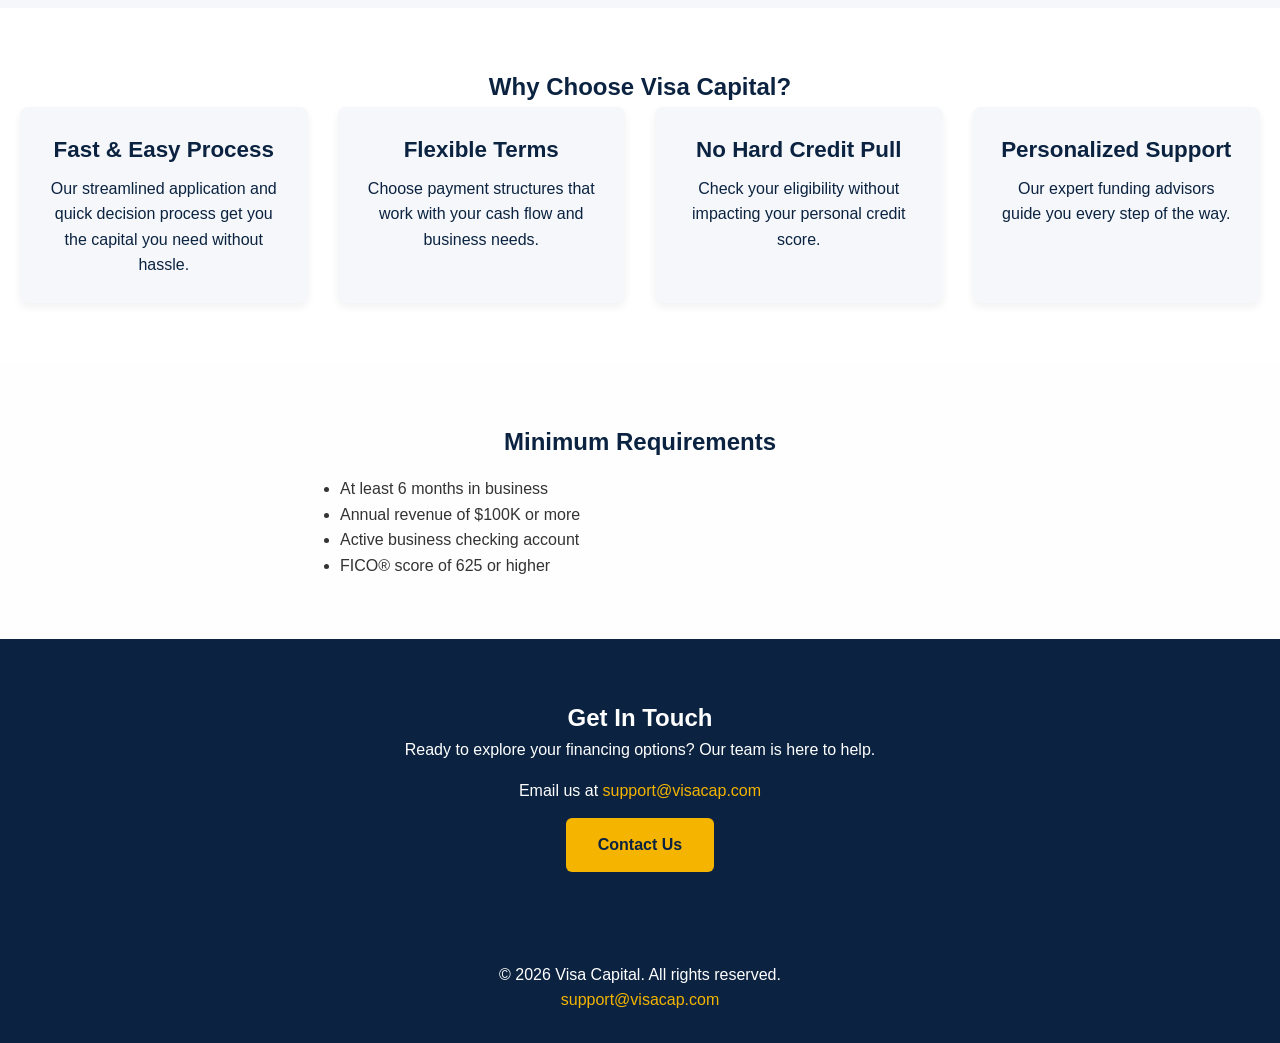
==== commit ae4aa932: "Upgrade site design and features; update email Updated index.html with a more advanced layout inspir" ====
--- a/index.html
+++ b/index.html
@@ -3,121 +3,323 @@
 <head>
 <meta charset="UTF-8">
 <meta name="viewport" content="width=device-width, initial-scale=1.0">
-<title>Visa Capital - MCA Funding Solutions</title>
+<title>Visa Capital - Business Funding Solutions</title>
 <style>
-/* Reset */
-* { margin:0; padding:0; box-sizing:border-box; }
-body { font-family: 'Segoe UI', Tahoma, sans-serif; background-color:#f5f7fa; color:#0b2340; line-height:1.6; }
-header { background:#0b2340; color:#fff; padding:40px 20px; text-align:center; }
-header h1 { font-size:2.5rem; margin-bottom:10px; }
-header p { font-size:1.2rem; }
-nav { margin-top:20px; }
-nav a { color:#f4b400; margin:0 10px; text-decoration:none; font-weight:bold; }
-.hero { padding:60px 20px; text-align:center; background-color:#fff; }
-.hero h2 { font-size:2.2rem; margin-bottom:15px; }
-.hero p { font-size:1.1rem; margin-bottom:20px; }
-.btn-primary { display:inline-block; padding:12px 30px; background-color:#f4b400; color:#0b2340; border-radius:6px; text-decoration:none; font-weight:bold; }
-.section { padding:60px 20px; text-align:center; }
-.card { background:#fff; border-radius:8px; padding:30px; margin:20px auto; box-shadow:0 4px 8px rgba(0,0,0,0.1); max-width:800px; }
-.card h3 { margin-bottom:10px; font-size:1.6rem; color:#0b2340; }
-.card p { margin-bottom:10px; color:#333; }
-.features { display:flex; flex-wrap:wrap; justify-content:center; gap:20px; }
-.feature { flex:1 1 250px; background:#fff; border-radius:8px; padding:20px; box-shadow:0 4px 6px rgba(0,0,0,0.1); }
-.feature h4 { margin-bottom:10px; color:#0b2340; font-size:1.4rem; }
-.feature p { color:#333; }
-footer { background:#0b2340; color:#fff; padding:30px 20px; text-align:center; }
-footer p, footer a { color:#fff; }
-@media (max-width:768px) {
-  .features { flex-direction:column; }
+/* Basic reset */
+*{margin:0;padding:0;box-sizing:border-box;}
+body{
+  font-family:'Segoe UI', Tahoma, sans-serif;
+  background-color:#f5f7fa;
+  color:#0b2340;
+  line-height:1.6;
+}
+a{color:#0074d9;text-decoration:none;}
+header{
+  background:#0b2340;
+  color:#fff;
+  padding:30px 20px;
+  text-align:center;
+}
+header h1{font-size:2.5rem;margin-bottom:10px;}
+header nav a{
+  margin:0 15px;
+  color:#f4b400;
+  font-weight:600;
+}
+.hero{
+  padding:80px 20px;
+  text-align:center;
+  background:#fff;
+}
+.hero h2{
+  font-size:2.5rem;
+  margin-bottom:15px;
+}
+.hero p{
+  font-size:1.2rem;
+  margin-bottom:25px;
+  max-width:700px;
+  margin-left:auto;
+  margin-right:auto;
+}
+.btn{
+  display:inline-block;
+  padding:14px 32px;
+  border-radius:6px;
+  background:#f4b400;
+  color:#0b2340;
+  font-weight:700;
+  transition:background 0.2s ease;
+}
+.btn:hover{background:#dba800;}
+.section{
+  padding:60px 20px;
+  text-align:center;
+}
+/* Stats section */
+.stats{
+  display:flex;
+  flex-wrap:wrap;
+  justify-content:center;
+  gap:40px;
+  background:#fff;
+  padding:60px 20px;
+}
+.stat{
+  flex:1 1 250px;
+  background:#fefefe;
+  border-radius:8px;
+  box-shadow:0 4px 8px rgba(0,0,0,0.08);
+  padding:30px;
+}
+.stat h3{
+  font-size:2rem;
+  margin-bottom:10px;
+  color:#f4b400;
+}
+.stat p{
+  font-size:1rem;
+  color:#333;
+}
+/* Solutions cards */
+.solutions{
+  background:#fefefe;
+  padding:60px 20px;
+}
+.solution-grid{
+  display:flex;
+  flex-wrap:wrap;
+  justify-content:center;
+  gap:30px;
+}
+.solution{
+  flex:1 1 280px;
+  background:#fff;
+  border-radius:8px;
+  box-shadow:0 4px 8px rgba(0,0,0,0.08);
+  padding:25px;
+  text-align:left;
+}
+.solution h4{
+  margin-bottom:10px;
+  font-size:1.4rem;
+  color:#0b2340;
+}
+.solution ul{
+  margin-left:20px;
+  list-style:disc;
+  color:#333;
+}
+.solution ul li{margin-bottom:6px;}
+/* How it works */
+.how-it-works{
+  background:#f5f7fa;
+  padding:60px 20px;
+}
+.steps{
+  display:flex;
+  flex-wrap:wrap;
+  justify-content:center;
+  gap:30px;
+}
+.step{
+  flex:1 1 280px;
+  background:#fff;
+  border-radius:8px;
+  padding:25px;
+  box-shadow:0 4px 8px rgba(0,0,0,0.08);
+}
+.step h3{
+  font-size:1.6rem;
+  margin-bottom:10px;
+  color:#0b2340;
+}
+.step p{color:#333;}
+/* Why Us */
+.why-us{
+  background:#fff;
+  padding:60px 20px;
+}
+.why-grid{
+  display:flex;
+  flex-wrap:wrap;
+  justify-content:center;
+  gap:30px;
+}
+.why{
+  flex:1 1 250px;
+  padding:25px;
+  border-radius:8px;
+  background:#f5f7fa;
+  box-shadow:0 4px 8px rgba(0,0,0,0.06);
+}
+.why h4{
+  font-size:1.4rem;
+  margin-bottom:8px;
+  color:#0b2340;
+}
+/* Requirements */
+.requirements{
+  background:#fefefe;
+  padding:60px 20px;
+}
+.requirements ul{
+  margin-left:20px;
+  list-style:disc;
+  color:#333;
+  max-width:600px;
+  margin:auto;
+  text-align:left;
+}
+.requirements h2{margin-bottom:15px;}
+/* Contact */
+.contact{
+  background:#0b2340;
+  color:#fff;
+  padding:60px 20px;
+}
+.contact p{margin-bottom:15px;}
+.contact a.btn{
+  background:#f4b400;
+  color:#0b2340;
+}
+/* Footer */
+footer{
+  background:#0b2340;
+  color:#fff;
+  padding:30px 20px;
+  text-align:center;
+}
+@media(max-width:768px){
+  .stats, .solution-grid, .steps, .why-grid{flex-direction:column;}
+  .stat, .solution, .step, .why{flex:1 1 100%;}
 }
 </style>
 </head>
 <body>
 <header>
-<h1>Visa Capital</h1>
-<p>Flexible Merchant Cash Advance and Financing Solutions</p>
-<nav>
-<a href="#solutions">Solutions</a>
-<a href="#whyus">Why Choose Us</a>
-<a href="#industries">Industries</a>
-<a href="#contact">Contact</a>
-</nav>
+  <h1>Visa Capital</h1>
+  <p>Your trusted partner for flexible business funding solutions</p>
+  <nav>
+    <a href="#solutions">Solutions</a>
+    <a href="#how">How it Works</a>
+    <a href="#why">Why Us</a>
+    <a href="#requirements">Requirements</a>
+    <a href="#contact">Contact</a>
+  </nav>
 </header>
 <section class="hero">
-<h2>Get the Funding Your Business Needs Today</h2>
-<p>Visa Capital provides fast, flexible financing options tailored to your business. Whether you need a merchant cash advance, short‑term loan, or line of credit, our experts are here to help.</p>
-<a href="#contact" class="btn-primary">Apply Now</a>
-</section>
-<section id="solutions" class="section">
-<h2>Financing Solutions</h2>
-<div class="features">
-<div class="feature">
-<h4>Merchant Cash Advance</h4>
-<p>Receive upfront funding based on future credit card sales with flexible repayment through a percentage of your daily transactions.</p>
-</div>
-<div class="feature">
-<h4>Business Loans</h4>
-<p>Access short‑ or long‑term loans with competitive rates and customizable terms to finance expansion, equipment, or working capital.</p>
-</div>
-<div class="feature">
-<h4>Lines of Credit</h4>
-<p>Get flexible access to capital up to your approved limit, draw funds when needed, and pay interest only on what you use.</p>
-</div>
-<div class="feature">
-<h4>Invoice & Equipment Financing</h4>
-<p>Turn unpaid invoices or equipment purchases into cash flow to keep your business running smoothly.</p>
-</div>
-<div class="feature">
-<h4>SBA Loans</h4>
-<p>Low‑interest Small Business Administration (SBA) loans for larger projects, with expert guidance on the application process.</p>
-</div>
-</div>
-</section>
-<section id="whyus" class="section">
-<h2>Why Choose Visa Capital?</h2>
-<div class="card">
-<h3>Fast Approvals & Funding</h3>
-<p>Simple application and approval process. Receive funding in as little as 24 hours.</p>
-</div>
-<div class="card">
-<h3>Flexible Terms</h3>
-<p>Repayment structures that align with your cash flow, not rigid monthly payments.</p>
-</div>
-<div class="card">
-<h3>Expert Support</h3>
-<p>Experienced funding advisors guide you through every step to ensure you get the right solution.</p>
-</div>
-</section>
-<section id="industries" class="section">
-<h2>Industries We Serve</h2>
-<div class="features">
-<div class="feature">
-<h4>Retail</h4>
-<p>Keep inventory stocked and manage seasonal swings with our tailored financing.</p>
-</div>
-<div class="feature">
-<h4>Restaurants</h4>
-<p>Upgrade equipment, expand seating, or smooth cash flow during slow periods.</p>
-</div>
-<div class="feature">
-<h4>Healthcare</h4>
-<p>Finance equipment and day‑to‑day operating costs for medical and dental practices.</p>
-</div>
-<div class="feature">
-<h4>E‑Commerce</h4>
-<p>Scale your online store with capital for marketing, inventory, and logistics.</p>
-</div>
-</div>
-</section>
-<section id="contact" class="section">
-<h2>Contact Us</h2>
-<p>Ready to get started? Connect with our funding specialists today.</p>
-<p>Email us at <a href="mailto:support@visacap.com">support@visacap.com</a> or fill out our brief application form.</p>
-<a href="mailto:support@visacap.com" class="btn-primary">Get In Touch</a>
+  <h2>Business Funding up to $500K — Built for You</h2>
+  <p>Apply in minutes and receive funds as soon as the same day. Whether you need to smooth cash flow, purchase equipment or grow your business, Visa Capital has a financing solution to help you move forward.</p>
+  <a href="#contact" class="btn">Get Started</a>
+</section>
+<section class="stats">
+  <div class="stat">
+    <h3>500+</h3>
+    <p>Businesses Funded</p>
+  </div>
+  <div class="stat">
+    <h3>$50M+</h3>
+    <p>Capital Delivered</p>
+  </div>
+  <div class="stat">
+    <h3>4.8/5</h3>
+    <p>Customer Rating</p>
+  </div>
+</section>
+<section id="solutions" class="solutions section">
+  <h2>Financing Solutions</h2>
+  <div class="solution-grid">
+    <div class="solution">
+      <h4>Merchant Cash Advance</h4>
+      <ul>
+        <li>Receive up to $600K based on future sales</li>
+        <li>Flexible remittances tied to your revenue</li>
+        <li>Fast approvals and funding</li>
+      </ul>
+    </div>
+    <div class="solution">
+      <h4>Business Line of Credit</h4>
+      <ul>
+        <li>Credit limits from $10K–$200K</li>
+        <li>Only pay for what you use</li>
+        <li>Repayment terms up to 24 months</li>
+      </ul>
+    </div>
+    <div class="solution">
+      <h4>Term Loans</h4>
+      <ul>
+        <li>Borrow $10K–$400K</li>
+        <li>Repayment terms up to 24 months</li>
+        <li>Great for larger investments</li>
+      </ul>
+    </div>
+    <div class="solution">
+      <h4>Equipment Financing</h4>
+      <ul>
+        <li>Finance or lease equipment up to $150K</li>
+        <li>Keep cash for other needs</li>
+        <li>Flexible end-of-term options</li>
+      </ul>
+    </div>
+  </div>
+</section>
+<section id="how" class="how-it-works section">
+  <h2>How It Works</h2>
+  <div class="steps">
+    <div class="step">
+      <h3>Step 1: Apply</h3>
+      <p>Complete our simple online application in just minutes—no lengthy paperwork required.</p>
+    </div>
+    <div class="step">
+      <h3>Step 2: Get a Decision</h3>
+      <p>Our funding specialists review your information and help you choose the right option.</p>
+    </div>
+    <div class="step">
+      <h3>Step 3: Receive Your Funds</h3>
+      <p>Once approved, funds can be deposited in your account in as little as 24 hours.</p>
+    </div>
+  </div>
+</section>
+<section id="why" class="why-us section">
+  <h2>Why Choose Visa Capital?</h2>
+  <div class="why-grid">
+    <div class="why">
+      <h4>Fast & Easy Process</h4>
+      <p>Our streamlined application and quick decision process get you the capital you need without hassle.</p>
+    </div>
+    <div class="why">
+      <h4>Flexible Terms</h4>
+      <p>Choose payment structures that work with your cash flow and business needs.</p>
+    </div>
+    <div class="why">
+      <h4>No Hard Credit Pull</h4>
+      <p>Check your eligibility without impacting your personal credit score.</p>
+    </div>
+    <div class="why">
+      <h4>Personalized Support</h4>
+      <p>Our expert funding advisors guide you every step of the way.</p>
+    </div>
+  </div>
+</section>
+<section id="requirements" class="requirements section">
+  <h2>Minimum Requirements</h2>
+  <ul>
+    <li>At least 6 months in business</li>
+    <li>Annual revenue of $100K or more</li>
+    <li>Active business checking account</li>
+    <li>FICO® score of 625 or higher</li>
+  </ul>
+</section>
+<section id="contact" class="contact section">
+  <h2>Get In Touch</h2>
+  <p>Ready to explore your financing options? Our team is here to help.</p>
+  <p>Email us at <a href="mailto:support@visacap.com" style="color:#f4b400;">support@visacap.com</a></p>
+  <a href="mailto:support@visacap.com" class="btn">Contact Us</a>
 </section>
 <footer>
-<p>&copy; 2026 Visa Capital. All rights reserved.</p>
-<p><a href="mailto:support@visacap.com">support@visacap.com</a></p>
+  <p>&copy; 2026 Visa Capital. All rights reserved.</p>
+  <p><a href="mailto:support@visacap.com" style="color:#f4b400;">support@visacap.com</a></p>
 </footer>
 </body>
 </html>
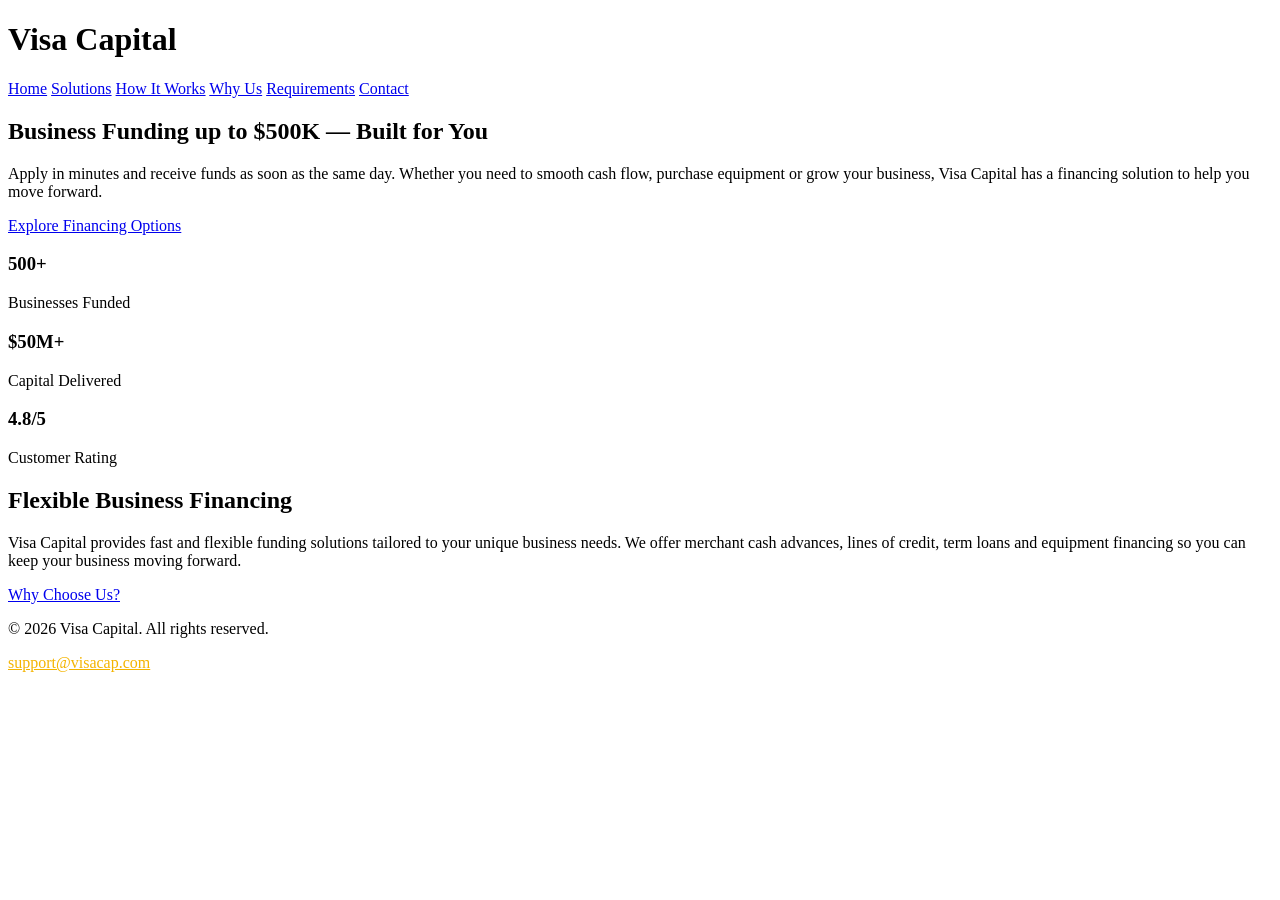
==== commit bc04dd8e: "Convert to multi-page site: update index.html" ====
--- a/index.html
+++ b/index.html
@@ -1,325 +1,54 @@
 <!DOCTYPE html>
 <html lang="en">
 <head>
-<meta charset="UTF-8">
-<meta name="viewport" content="width=device-width, initial-scale=1.0">
-<title>Visa Capital - Business Funding Solutions</title>
-<style>
-/* Basic reset */
-*{margin:0;padding:0;box-sizing:border-box;}
-body{
-  font-family:'Segoe UI', Tahoma, sans-serif;
-  background-color:#f5f7fa;
-  color:#0b2340;
-  line-height:1.6;
-}
-a{color:#0074d9;text-decoration:none;}
-header{
-  background:#0b2340;
-  color:#fff;
-  padding:30px 20px;
-  text-align:center;
-}
-header h1{font-size:2.5rem;margin-bottom:10px;}
-header nav a{
-  margin:0 15px;
-  color:#f4b400;
-  font-weight:600;
-}
-.hero{
-  padding:80px 20px;
-  text-align:center;
-  background:#fff;
-}
-.hero h2{
-  font-size:2.5rem;
-  margin-bottom:15px;
-}
-.hero p{
-  font-size:1.2rem;
-  margin-bottom:25px;
-  max-width:700px;
-  margin-left:auto;
-  margin-right:auto;
-}
-.btn{
-  display:inline-block;
-  padding:14px 32px;
-  border-radius:6px;
-  background:#f4b400;
-  color:#0b2340;
-  font-weight:700;
-  transition:background 0.2s ease;
-}
-.btn:hover{background:#dba800;}
-.section{
-  padding:60px 20px;
-  text-align:center;
-}
-/* Stats section */
-.stats{
-  display:flex;
-  flex-wrap:wrap;
-  justify-content:center;
-  gap:40px;
-  background:#fff;
-  padding:60px 20px;
-}
-.stat{
-  flex:1 1 250px;
-  background:#fefefe;
-  border-radius:8px;
-  box-shadow:0 4px 8px rgba(0,0,0,0.08);
-  padding:30px;
-}
-.stat h3{
-  font-size:2rem;
-  margin-bottom:10px;
-  color:#f4b400;
-}
-.stat p{
-  font-size:1rem;
-  color:#333;
-}
-/* Solutions cards */
-.solutions{
-  background:#fefefe;
-  padding:60px 20px;
-}
-.solution-grid{
-  display:flex;
-  flex-wrap:wrap;
-  justify-content:center;
-  gap:30px;
-}
-.solution{
-  flex:1 1 280px;
-  background:#fff;
-  border-radius:8px;
-  box-shadow:0 4px 8px rgba(0,0,0,0.08);
-  padding:25px;
-  text-align:left;
-}
-.solution h4{
-  margin-bottom:10px;
-  font-size:1.4rem;
-  color:#0b2340;
-}
-.solution ul{
-  margin-left:20px;
-  list-style:disc;
-  color:#333;
-}
-.solution ul li{margin-bottom:6px;}
-/* How it works */
-.how-it-works{
-  background:#f5f7fa;
-  padding:60px 20px;
-}
-.steps{
-  display:flex;
-  flex-wrap:wrap;
-  justify-content:center;
-  gap:30px;
-}
-.step{
-  flex:1 1 280px;
-  background:#fff;
-  border-radius:8px;
-  padding:25px;
-  box-shadow:0 4px 8px rgba(0,0,0,0.08);
-}
-.step h3{
-  font-size:1.6rem;
-  margin-bottom:10px;
-  color:#0b2340;
-}
-.step p{color:#333;}
-/* Why Us */
-.why-us{
-  background:#fff;
-  padding:60px 20px;
-}
-.why-grid{
-  display:flex;
-  flex-wrap:wrap;
-  justify-content:center;
-  gap:30px;
-}
-.why{
-  flex:1 1 250px;
-  padding:25px;
-  border-radius:8px;
-  background:#f5f7fa;
-  box-shadow:0 4px 8px rgba(0,0,0,0.06);
-}
-.why h4{
-  font-size:1.4rem;
-  margin-bottom:8px;
-  color:#0b2340;
-}
-/* Requirements */
-.requirements{
-  background:#fefefe;
-  padding:60px 20px;
-}
-.requirements ul{
-  margin-left:20px;
-  list-style:disc;
-  color:#333;
-  max-width:600px;
-  margin:auto;
-  text-align:left;
-}
-.requirements h2{margin-bottom:15px;}
-/* Contact */
-.contact{
-  background:#0b2340;
-  color:#fff;
-  padding:60px 20px;
-}
-.contact p{margin-bottom:15px;}
-.contact a.btn{
-  background:#f4b400;
-  color:#0b2340;
-}
-/* Footer */
-footer{
-  background:#0b2340;
-  color:#fff;
-  padding:30px 20px;
-  text-align:center;
-}
-@media(max-width:768px){
-  .stats, .solution-grid, .steps, .why-grid{flex-direction:column;}
-  .stat, .solution, .step, .why{flex:1 1 100%;}
-}
-</style>
+  <meta charset="UTF-8">
+  <meta name="viewport" content="width=device-width, initial-scale=1.0">
+  <title>Visa Capital - Home</title>
+  <link rel="stylesheet" href="style.css">
 </head>
 <body>
-<header>
-  <h1>Visa Capital</h1>
-  <p>Your trusted partner for flexible business funding solutions</p>
-  <nav>
-    <a href="#solutions">Solutions</a>
-    <a href="#how">How it Works</a>
-    <a href="#why">Why Us</a>
-    <a href="#requirements">Requirements</a>
-    <a href="#contact">Contact</a>
-  </nav>
-</header>
-<section class="hero">
-  <h2>Business Funding up to $500K — Built for You</h2>
-  <p>Apply in minutes and receive funds as soon as the same day. Whether you need to smooth cash flow, purchase equipment or grow your business, Visa Capital has a financing solution to help you move forward.</p>
-  <a href="#contact" class="btn">Get Started</a>
-</section>
-<section class="stats">
-  <div class="stat">
-    <h3>500+</h3>
-    <p>Businesses Funded</p>
-  </div>
-  <div class="stat">
-    <h3>$50M+</h3>
-    <p>Capital Delivered</p>
-  </div>
-  <div class="stat">
-    <h3>4.8/5</h3>
-    <p>Customer Rating</p>
-  </div>
-</section>
-<section id="solutions" class="solutions section">
-  <h2>Financing Solutions</h2>
-  <div class="solution-grid">
-    <div class="solution">
-      <h4>Merchant Cash Advance</h4>
-      <ul>
-        <li>Receive up to $600K based on future sales</li>
-        <li>Flexible remittances tied to your revenue</li>
-        <li>Fast approvals and funding</li>
-      </ul>
+  <header>
+    <h1>Visa Capital</h1>
+    <nav>
+      <a href="index.html">Home</a>
+      <a href="solutions.html">Solutions</a>
+      <a href="how-it-works.html">How It Works</a>
+      <a href="why-us.html">Why Us</a>
+      <a href="requirements.html">Requirements</a>
+      <a href="contact.html">Contact</a>
+    </nav>
+  </header>
+
+  <section class="hero">
+    <h2>Business Funding up to $500K — Built for You</h2>
+    <p>Apply in minutes and receive funds as soon as the same day. Whether you need to smooth cash flow, purchase equipment or grow your business, Visa Capital has a financing solution to help you move forward.</p>
+    <a href="solutions.html" class="btn">Explore Financing Options</a>
+  </section>
+
+  <section class="stats">
+    <div class="stat">
+      <h3>500+</h3>
+      <p>Businesses Funded</p>
     </div>
-    <div class="solution">
-      <h4>Business Line of Credit</h4>
-      <ul>
-        <li>Credit limits from $10K–$200K</li>
-        <li>Only pay for what you use</li>
-        <li>Repayment terms up to 24 months</li>
-      </ul>
+    <div class="stat">
+      <h3>$50M+</h3>
+      <p>Capital Delivered</p>
     </div>
-    <div class="solution">
-      <h4>Term Loans</h4>
-      <ul>
-        <li>Borrow $10K–$400K</li>
-        <li>Repayment terms up to 24 months</li>
-        <li>Great for larger investments</li>
-      </ul>
+    <div class="stat">
+      <h3>4.8/5</h3>
+      <p>Customer Rating</p>
     </div>
-    <div class="solution">
-      <h4>Equipment Financing</h4>
-      <ul>
-        <li>Finance or lease equipment up to $150K</li>
-        <li>Keep cash for other needs</li>
-        <li>Flexible end-of-term options</li>
-      </ul>
-    </div>
-  </div>
-</section>
-<section id="how" class="how-it-works section">
-  <h2>How It Works</h2>
-  <div class="steps">
-    <div class="step">
-      <h3>Step 1: Apply</h3>
-      <p>Complete our simple online application in just minutes—no lengthy paperwork required.</p>
-    </div>
-    <div class="step">
-      <h3>Step 2: Get a Decision</h3>
-      <p>Our funding specialists review your information and help you choose the right option.</p>
-    </div>
-    <div class="step">
-      <h3>Step 3: Receive Your Funds</h3>
-      <p>Once approved, funds can be deposited in your account in as little as 24 hours.</p>
-    </div>
-  </div>
-</section>
-<section id="why" class="why-us section">
-  <h2>Why Choose Visa Capital?</h2>
-  <div class="why-grid">
-    <div class="why">
-      <h4>Fast & Easy Process</h4>
-      <p>Our streamlined application and quick decision process get you the capital you need without hassle.</p>
-    </div>
-    <div class="why">
-      <h4>Flexible Terms</h4>
-      <p>Choose payment structures that work with your cash flow and business needs.</p>
-    </div>
-    <div class="why">
-      <h4>No Hard Credit Pull</h4>
-      <p>Check your eligibility without impacting your personal credit score.</p>
-    </div>
-    <div class="why">
-      <h4>Personalized Support</h4>
-      <p>Our expert funding advisors guide you every step of the way.</p>
-    </div>
-  </div>
-</section>
-<section id="requirements" class="requirements section">
-  <h2>Minimum Requirements</h2>
-  <ul>
-    <li>At least 6 months in business</li>
-    <li>Annual revenue of $100K or more</li>
-    <li>Active business checking account</li>
-    <li>FICO® score of 625 or higher</li>
-  </ul>
-</section>
-<section id="contact" class="contact section">
-  <h2>Get In Touch</h2>
-  <p>Ready to explore your financing options? Our team is here to help.</p>
-  <p>Email us at <a href="mailto:support@visacap.com" style="color:#f4b400;">support@visacap.com</a></p>
-  <a href="mailto:support@visacap.com" class="btn">Contact Us</a>
-</section>
-<footer>
-  <p>&copy; 2026 Visa Capital. All rights reserved.</p>
-  <p><a href="mailto:support@visacap.com" style="color:#f4b400;">support@visacap.com</a></p>
-</footer>
+  </section>
+
+  <section class="section">
+    <h2>Flexible Business Financing</h2>
+    <p>Visa Capital provides fast and flexible funding solutions tailored to your unique business needs. We offer merchant cash advances, lines of credit, term loans and equipment financing so you can keep your business moving forward.</p>
+    <a href="why-us.html" class="btn">Why Choose Us?</a>
+  </section>
+
+  <footer>
+    <p>&copy; 2026 Visa Capital. All rights reserved.</p>
+    <p><a href="mailto:support@visacap.com" style="color:#f4b400;">support@visacap.com</a></p>
+  </footer>
 </body>
 </html>
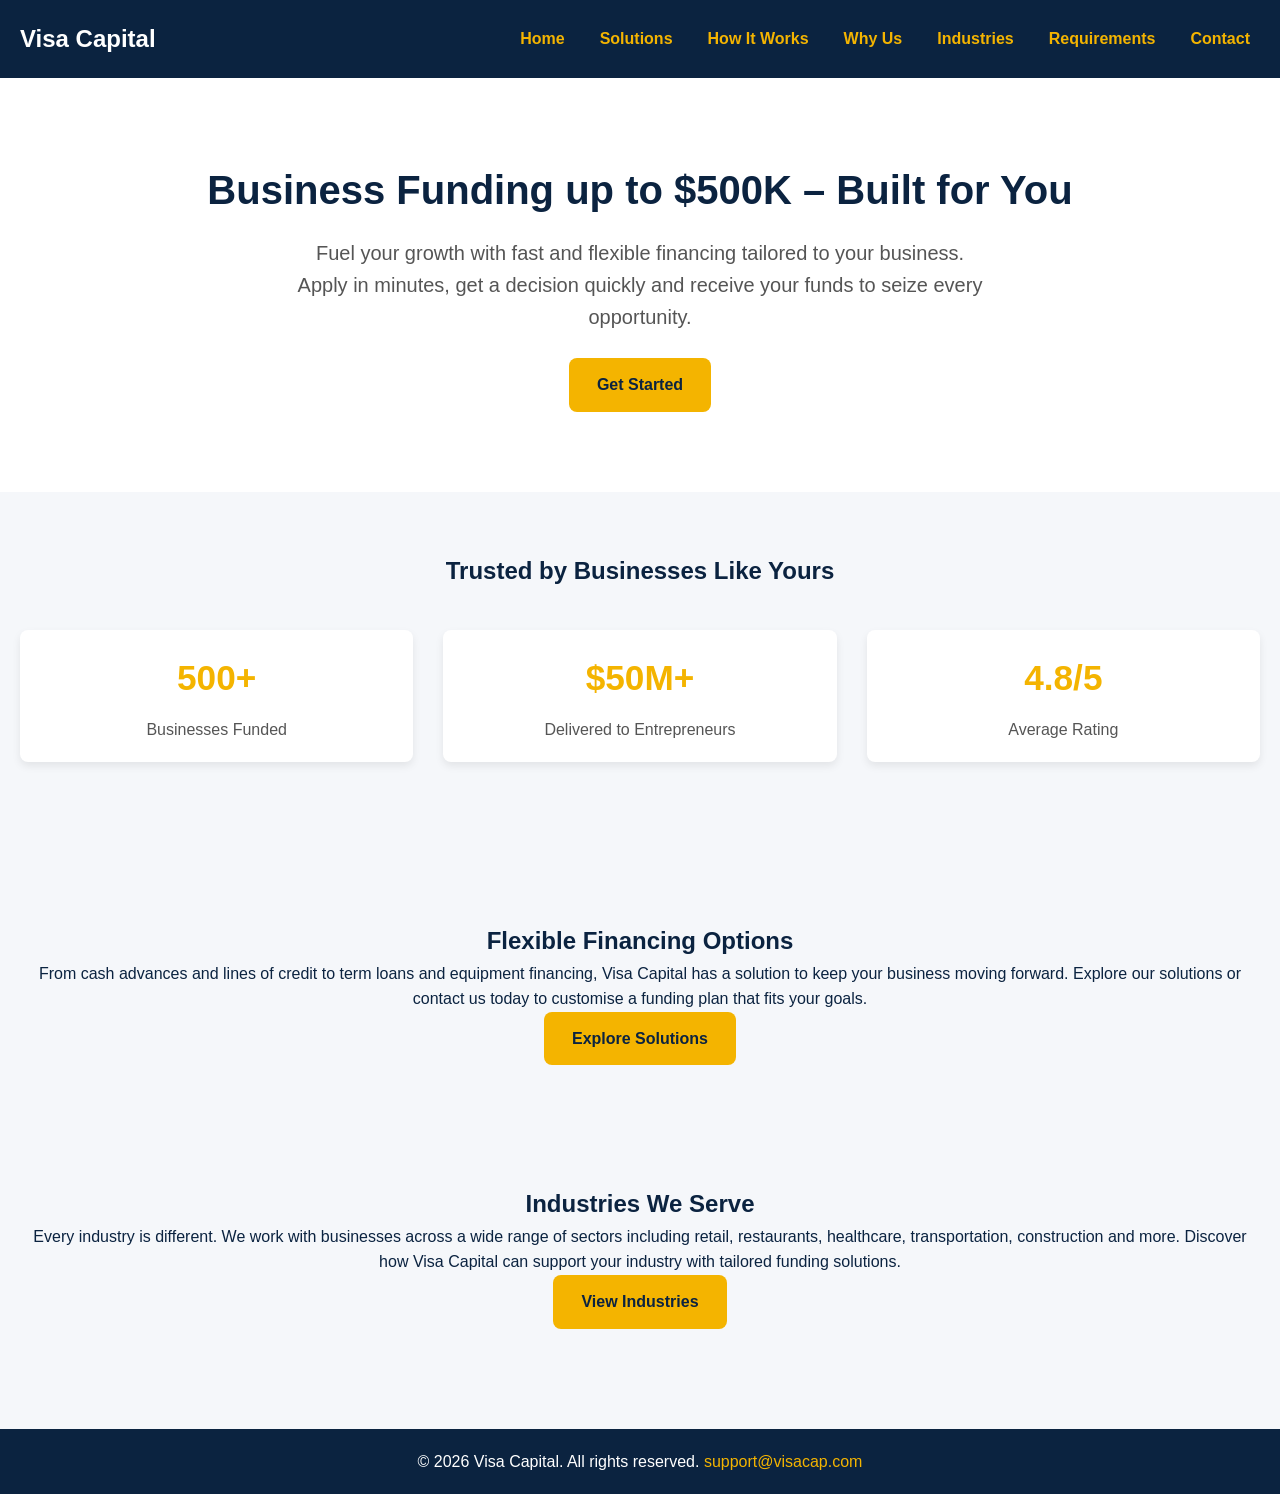
==== commit ed8559cc: "Add files via upload" ====
--- a/index.html
+++ b/index.html
@@ -1,54 +1,72 @@
 <!DOCTYPE html>
 <html lang="en">
 <head>
-  <meta charset="UTF-8">
-  <meta name="viewport" content="width=device-width, initial-scale=1.0">
-  <title>Visa Capital - Home</title>
-  <link rel="stylesheet" href="style.css">
+    <meta charset="UTF-8">
+    <meta http-equiv="X-UA-Compatible" content="IE=edge">
+    <meta name="viewport" content="width=device-width, initial-scale=1.0">
+    <title>Visa Capital – Business Funding Solutions</title>
+    <link rel="stylesheet" href="style.css">
 </head>
 <body>
-  <header>
-    <h1>Visa Capital</h1>
-    <nav>
-      <a href="index.html">Home</a>
-      <a href="solutions.html">Solutions</a>
-      <a href="how-it-works.html">How It Works</a>
-      <a href="why-us.html">Why Us</a>
-      <a href="requirements.html">Requirements</a>
-      <a href="contact.html">Contact</a>
-    </nav>
-  </header>
+    <header>
+        <h1>Visa Capital</h1>
+        <button class="menu-toggle" aria-label="Toggle navigation">&#9776;</button>
+        <nav>
+            <ul>
+                <li><a href="index.html">Home</a></li>
+                <li><a href="solutions.html">Solutions</a></li>
+                <li><a href="how-it-works.html">How It Works</a></li>
+                <li><a href="why-us.html">Why Us</a></li>
+                <li><a href="industries.html">Industries</a></li>
+                <li><a href="requirements.html">Requirements</a></li>
+                <li><a href="contact.html">Contact</a></li>
+            </ul>
+        </nav>
+    </header>
 
-  <section class="hero">
-    <h2>Business Funding up to $500K — Built for You</h2>
-    <p>Apply in minutes and receive funds as soon as the same day. Whether you need to smooth cash flow, purchase equipment or grow your business, Visa Capital has a financing solution to help you move forward.</p>
-    <a href="solutions.html" class="btn">Explore Financing Options</a>
-  </section>
+    <main>
+        <section class="hero">
+            <h2>Business Funding up to $500K – Built for You</h2>
+            <p>Fuel your growth with fast and flexible financing tailored to your business. Apply in minutes, get a decision quickly and receive your funds to seize every opportunity.</p>
+            <a href="contact.html" class="btn">Get Started</a>
+        </section>
 
-  <section class="stats">
-    <div class="stat">
-      <h3>500+</h3>
-      <p>Businesses Funded</p>
-    </div>
-    <div class="stat">
-      <h3>$50M+</h3>
-      <p>Capital Delivered</p>
-    </div>
-    <div class="stat">
-      <h3>4.8/5</h3>
-      <p>Customer Rating</p>
-    </div>
-  </section>
+        <section class="section">
+            <h2>Trusted by Businesses Like Yours</h2>
+            <div class="stats">
+                <div class="stat">
+                    <h3>500+</h3>
+                    <p>Businesses Funded</p>
+                </div>
+                <div class="stat">
+                    <h3>$50M+</h3>
+                    <p>Delivered to Entrepreneurs</p>
+                </div>
+                <div class="stat">
+                    <h3>4.8/5</h3>
+                    <p>Average Rating</p>
+                </div>
+            </div>
+        </section>
 
-  <section class="section">
-    <h2>Flexible Business Financing</h2>
-    <p>Visa Capital provides fast and flexible funding solutions tailored to your unique business needs. We offer merchant cash advances, lines of credit, term loans and equipment financing so you can keep your business moving forward.</p>
-    <a href="why-us.html" class="btn">Why Choose Us?</a>
-  </section>
+        <section class="section">
+            <h2>Flexible Financing Options</h2>
+            <p>From cash advances and lines of credit to term loans and equipment financing, Visa Capital has a solution to keep your business moving forward. Explore our solutions or contact us today to customise a funding plan that fits your goals.</p>
+            <a href="solutions.html" class="btn">Explore Solutions</a>
+        </section>
 
-  <footer>
-    <p>&copy; 2026 Visa Capital. All rights reserved.</p>
-    <p><a href="mailto:support@visacap.com" style="color:#f4b400;">support@visacap.com</a></p>
-  </footer>
+        <section class="section">
+            <h2>Industries We Serve</h2>
+            <p>Every industry is different. We work with businesses across a wide range of sectors including retail, restaurants, healthcare, transportation, construction and more. Discover how Visa Capital can support your industry with tailored funding solutions.</p>
+            <a href="industries.html" class="btn">View Industries</a>
+        </section>
+
+    </main>
+    
+    <footer>
+        <p>&copy; 2026 Visa Capital. All rights reserved. <a href="mailto:support@visacap.com">support@visacap.com</a></p>
+    </footer>
+
+    <script src="scripts.js"></script>
 </body>
-</html>
+</html>
--- a/style.css
+++ b/style.css
@@ -0,0 +1,351 @@
+/* Global styles for the Visa Capital site (v2).  This stylesheet applies
+   consistent typography, spacing and color palette across all pages.
+   A responsive layout is provided using flexbox and media queries. On
+   narrower screens the navigation collapses into a hamburger menu and
+   multi‑column sections stack vertically for better readability. */
+
+/* CSS custom properties make it easy to tweak colours throughout the site */
+:root {
+  --primary-color: #0b2340;      /* dark blue for headings and backgrounds */
+  --accent-color: #f4b400;       /* warm gold for buttons and highlights */
+  --light-bg: #f5f7fa;           /* light grey background */
+  --card-bg: #ffffff;            /* white for cards */
+  --text-color: #0b2340;         /* dark blue for body text */
+  --muted-text: #555;            /* softer text colour */
+  --shadow: 0 4px 8px rgba(0,0,0,0.08);
+  --radius: 8px;
+}
+
+* {
+  margin: 0;
+  padding: 0;
+  box-sizing: border-box;
+}
+
+body {
+  font-family: 'Segoe UI', Tahoma, sans-serif;
+  background: var(--light-bg);
+  color: var(--text-color);
+  line-height: 1.6;
+  scroll-behavior: smooth;
+}
+
+a {
+  color: #0074d9;
+  text-decoration: none;
+}
+
+/* Header and navigation */
+header {
+  background: var(--primary-color);
+  color: #fff;
+  padding: 20px;
+  display: flex;
+  align-items: center;
+  justify-content: space-between;
+  flex-wrap: wrap;
+}
+
+header h1 {
+  font-size: 1.5rem;
+  font-weight: 700;
+}
+
+nav ul {
+  list-style: none;
+  display: flex;
+  gap: 15px;
+}
+
+nav ul li a {
+  color: var(--accent-color);
+  font-weight: 600;
+  padding: 8px 10px;
+  transition: color 0.2s ease;
+}
+
+nav ul li a:hover {
+  color: #fff;
+}
+
+/* Hamburger button for mobile */
+.menu-toggle {
+  display: none;
+  font-size: 1.8rem;
+  background: none;
+  border: none;
+  color: var(--accent-color);
+  cursor: pointer;
+}
+
+/* Hero section */
+.hero {
+  padding: 80px 20px;
+  text-align: center;
+  background: var(--card-bg);
+}
+
+.hero h2 {
+  font-size: 2.5rem;
+  margin-bottom: 15px;
+  color: var(--primary-color);
+}
+
+.hero p {
+  font-size: 1.25rem;
+  max-width: 700px;
+  margin: 0 auto 25px;
+  color: var(--muted-text);
+}
+
+.btn {
+  display: inline-block;
+  padding: 14px 28px;
+  border-radius: var(--radius);
+  background: var(--accent-color);
+  color: var(--primary-color);
+  font-weight: 700;
+  transition: background 0.2s ease;
+}
+
+.btn:hover {
+  background: #dba800;
+}
+
+/* Generic section wrapper */
+.section {
+  padding: 60px 20px;
+  text-align: center;
+}
+
+/* Stats cards */
+.stats {
+  display: flex;
+  flex-wrap: wrap;
+  justify-content: center;
+  gap: 30px;
+  padding: 40px 0;
+}
+
+.stat {
+  flex: 1 1 200px;
+  background: var(--card-bg);
+  border-radius: var(--radius);
+  box-shadow: var(--shadow);
+  padding: 20px;
+  text-align: center;
+}
+
+.stat h3 {
+  font-size: 2.2rem;
+  margin-bottom: 10px;
+  color: var(--accent-color);
+}
+
+.stat p {
+  font-size: 1rem;
+  color: var(--muted-text);
+}
+
+/* Solutions list (using details for interactive accordion) */
+.solutions-list {
+  max-width: 900px;
+  margin: auto;
+}
+
+.solution {
+  margin-bottom: 20px;
+  text-align: left;
+  background: var(--card-bg);
+  border-radius: var(--radius);
+  padding: 20px;
+  box-shadow: var(--shadow);
+}
+
+.solution summary {
+  font-weight: 700;
+  cursor: pointer;
+  font-size: 1.3rem;
+  display: flex;
+  justify-content: space-between;
+  align-items: center;
+  list-style: none;
+}
+
+.solution summary::-webkit-details-marker {
+  display: none;
+}
+
+.solution p {
+  margin-top: 10px;
+  color: var(--muted-text);
+}
+
+/* Steps container for How it Works */
+.step-container {
+  display: flex;
+  flex-wrap: wrap;
+  justify-content: center;
+  gap: 30px;
+}
+
+.step {
+  flex: 1 1 250px;
+  background: var(--card-bg);
+  border-radius: var(--radius);
+  box-shadow: var(--shadow);
+  padding: 20px;
+  position: relative;
+}
+
+.step-number {
+  width: 40px;
+  height: 40px;
+  border-radius: 50%;
+  background: var(--accent-color);
+  color: var(--primary-color);
+  display: flex;
+  align-items: center;
+  justify-content: center;
+  font-weight: 700;
+  margin-bottom: 15px;
+  font-size: 1.2rem;
+}
+
+/* Why Us grid */
+.why-grid {
+  display: flex;
+  flex-wrap: wrap;
+  justify-content: center;
+  gap: 30px;
+  max-width: 1000px;
+  margin: auto;
+}
+
+.why {
+  flex: 1 1 250px;
+  background: var(--light-bg);
+  border-radius: var(--radius);
+  box-shadow: var(--shadow);
+  padding: 20px;
+  text-align: left;
+}
+
+.why h3 {
+  margin-bottom: 10px;
+  color: var(--accent-color);
+}
+
+.why p {
+  color: var(--muted-text);
+}
+
+/* Requirements list */
+.requirements-list {
+  list-style: none;
+  max-width: 500px;
+  margin: 20px auto;
+  text-align: left;
+}
+
+.requirements-list li {
+  margin-bottom: 10px;
+  padding-left: 25px;
+  position: relative;
+}
+
+.requirements-list li::before {
+  content: '\2713';
+  position: absolute;
+  left: 0;
+  top: 0;
+  color: var(--accent-color);
+  font-weight: 700;
+}
+
+/* Contact form */
+.contact-form {
+  max-width: 600px;
+  margin: auto;
+  background: var(--card-bg);
+  padding: 20px;
+  border-radius: var(--radius);
+  box-shadow: var(--shadow);
+  text-align: left;
+}
+
+.contact-form label {
+  display: block;
+  margin-bottom: 5px;
+  font-weight: 600;
+}
+
+.contact-form input,
+.contact-form textarea {
+  width: 100%;
+  padding: 10px;
+  margin-bottom: 15px;
+  border: 1px solid #ccc;
+  border-radius: 4px;
+}
+
+.contact-form button {
+  padding: 12px 24px;
+  background: var(--accent-color);
+  color: var(--primary-color);
+  border: none;
+  border-radius: 6px;
+  font-weight: 700;
+  cursor: pointer;
+}
+
+.contact-form button:hover {
+  background: #dba800;
+}
+
+/* Footer */
+footer {
+  background: var(--primary-color);
+  color: #fff;
+  padding: 20px;
+  text-align: center;
+  margin-top: 40px;
+}
+
+footer a {
+  color: var(--accent-color);
+}
+
+/* Media query for devices 768px and below */
+@media (max-width: 768px) {
+  nav ul {
+    flex-direction: column;
+    position: absolute;
+    top: 100%;
+    left: 0;
+    width: 100%;
+    background: var(--primary-color);
+    display: none;
+    margin-top: 10px;
+    padding: 10px 0;
+  }
+  nav ul.active {
+    display: flex;
+  }
+  nav ul li {
+    text-align: center;
+    padding: 10px 0;
+  }
+  .menu-toggle {
+    display: block;
+  }
+  .hero h2 {
+    font-size: 2rem;
+  }
+  .stats, .step-container, .why-grid {
+    flex-direction: column;
+  }
+  .stat, .step, .why {
+    flex: 1 1 100%;
+  }
+}
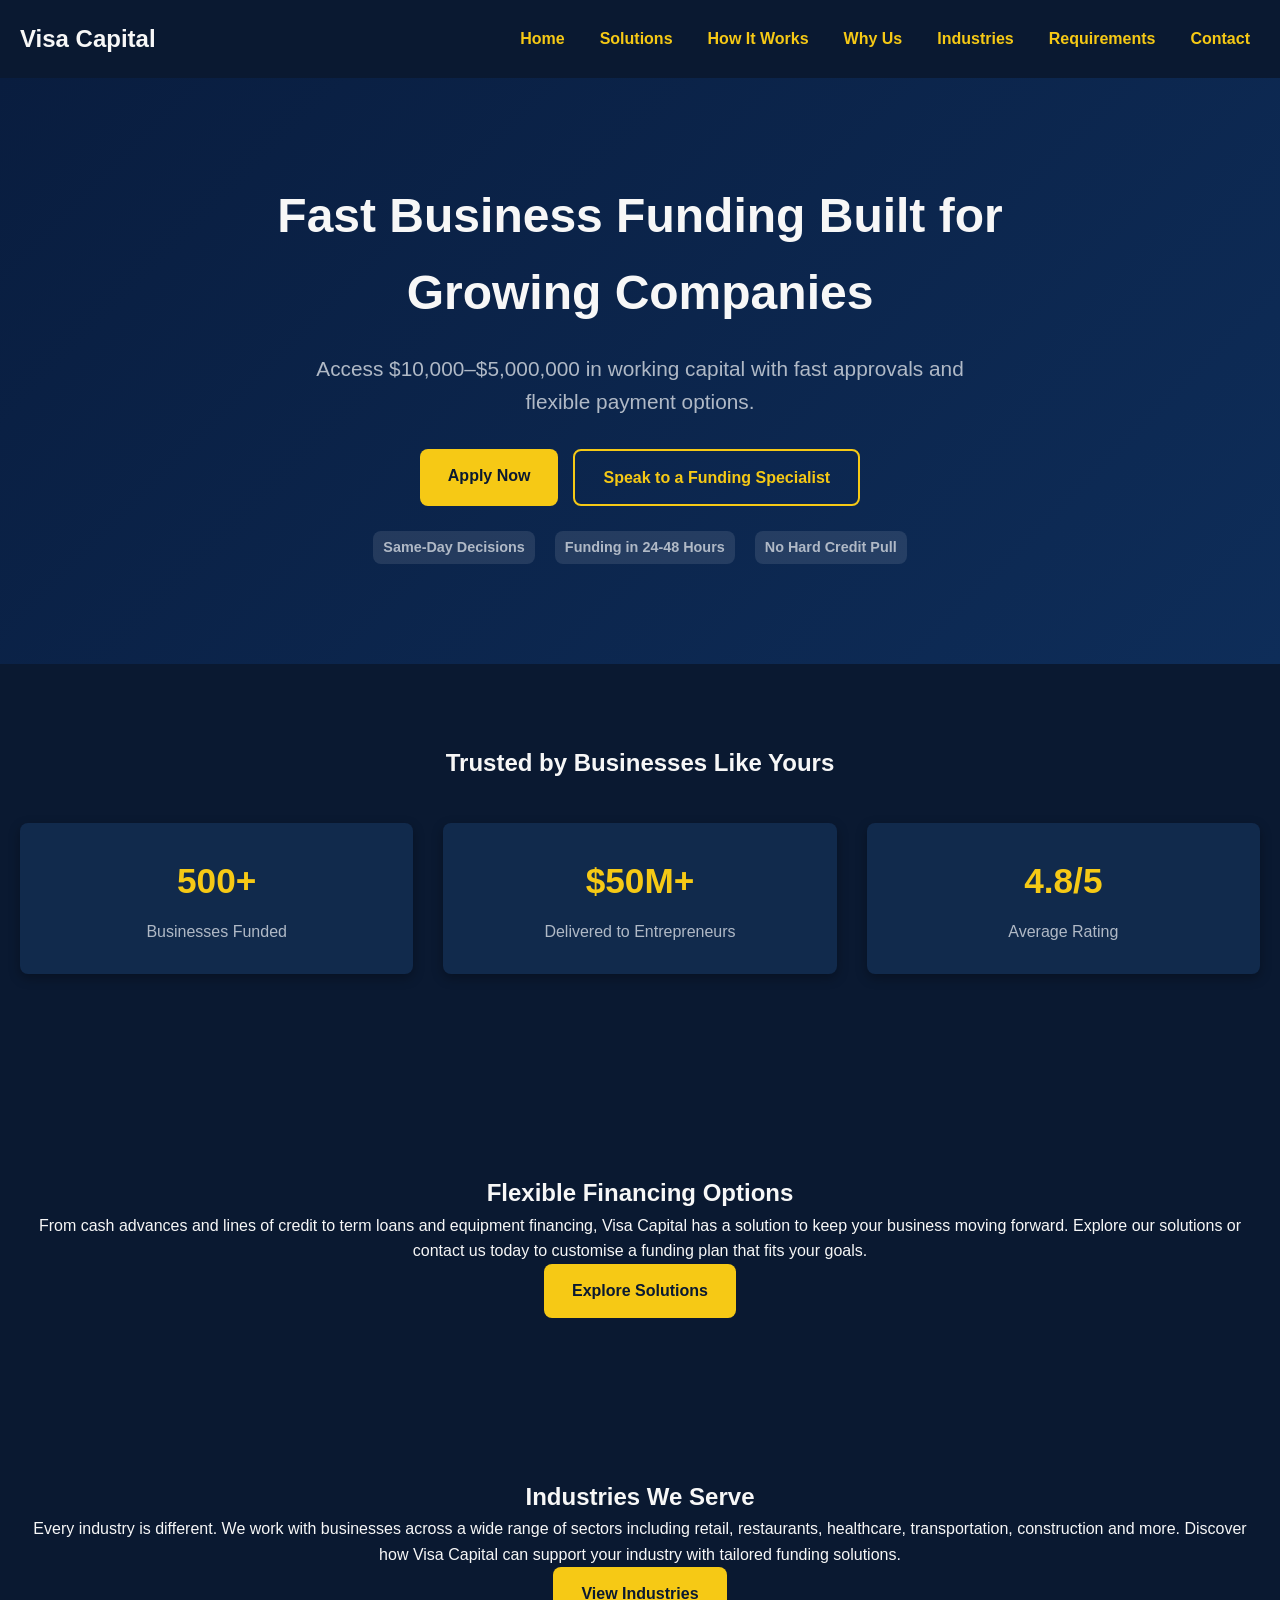
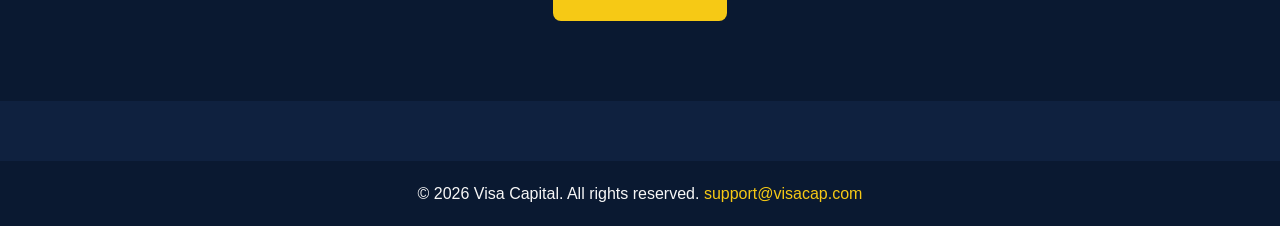
==== commit f1dc8df6: "Add files via upload" ====
--- a/index.html
+++ b/index.html
@@ -26,9 +26,19 @@
 
     <main>
         <section class="hero">
-            <h2>Business Funding up to $500K – Built for You</h2>
-            <p>Fuel your growth with fast and flexible financing tailored to your business. Apply in minutes, get a decision quickly and receive your funds to seize every opportunity.</p>
-            <a href="contact.html" class="btn">Get Started</a>
+            <div class="hero-content">
+                <h2>Fast Business Funding Built for Growing Companies</h2>
+                <p>Access $10,000–$5,000,000 in working capital with fast approvals and flexible payment options.</p>
+                <div class="hero-cta">
+                    <a href="contact.html" class="btn">Apply Now</a>
+                    <a href="contact.html" class="btn btn-secondary">Speak to a Funding Specialist</a>
+                </div>
+                <ul class="trust-badges">
+                    <li><strong>Same‑Day Decisions</strong></li>
+                    <li><strong>Funding in 24‑48 Hours</strong></li>
+                    <li><strong>No Hard Credit Pull</strong></li>
+                </ul>
+            </div>
         </section>
 
         <section class="section">
--- a/style.css
+++ b/style.css
@@ -6,13 +6,14 @@
 
 /* CSS custom properties make it easy to tweak colours throughout the site */
 :root {
-  --primary-color: #0b2340;      /* dark blue for headings and backgrounds */
-  --accent-color: #f4b400;       /* warm gold for buttons and highlights */
-  --light-bg: #f5f7fa;           /* light grey background */
-  --card-bg: #ffffff;            /* white for cards */
-  --text-color: #0b2340;         /* dark blue for body text */
-  --muted-text: #555;            /* softer text colour */
-  --shadow: 0 4px 8px rgba(0,0,0,0.08);
+  /* Updated colour palette for a premium fintech aesthetic */
+  --primary-color: #0a1931;      /* deep navy for backgrounds and headers */
+  --accent-color: #f6c915;       /* rich gold for buttons and highlights */
+  --light-bg: #0f213f;           /* dark backdrop for sections */
+  --card-bg: #112a4c;            /* slightly lighter dark for cards */
+  --text-color: #f7f7f7;         /* light text for high contrast */
+  --muted-text: #b0b9c6;         /* muted light colour for secondary text */
+  --shadow: 0 4px 12px rgba(0, 0, 0, 0.3);
   --radius: 8px;
 }
 
@@ -31,14 +32,14 @@
 }
 
 a {
-  color: #0074d9;
+  color: var(--accent-color);
   text-decoration: none;
 }
 
 /* Header and navigation */
 header {
   background: var(--primary-color);
-  color: #fff;
+  color: var(--text-color);
   padding: 20px;
   display: flex;
   align-items: center;
@@ -65,7 +66,7 @@
 }
 
 nav ul li a:hover {
-  color: #fff;
+  color: var(--text-color);
 }
 
 /* Hamburger button for mobile */
@@ -79,22 +80,70 @@
 }
 
 /* Hero section */
+/* Hero section styled with a dark gradient background */
 .hero {
-  padding: 80px 20px;
+  padding: 100px 20px;
   text-align: center;
-  background: var(--card-bg);
+  background: linear-gradient(135deg, #091d3f 0%, #0e2d59 100%);
+  color: var(--text-color);
+  position: relative;
+}
+
+/* Container inside hero for better layout control */
+.hero-content {
+  max-width: 800px;
+  margin: auto;
+}
+
+/* CTA buttons in hero */
+.hero-cta {
+  display: flex;
+  flex-wrap: wrap;
+  justify-content: center;
+  gap: 15px;
+  margin-bottom: 25px;
+}
+
+/* Secondary button style */
+.btn.btn-secondary {
+  background: transparent;
+  color: var(--accent-color);
+  border: 2px solid var(--accent-color);
+}
+
+.btn.btn-secondary:hover {
+  background: var(--accent-color);
+  color: var(--primary-color);
+}
+
+/* Trust badges list */
+.trust-badges {
+  list-style: none;
+  display: flex;
+  flex-wrap: wrap;
+  justify-content: center;
+  gap: 20px;
+  margin-top: 20px;
+  color: var(--muted-text);
+}
+
+.trust-badges li {
+  font-size: 0.9rem;
+  padding: 5px 10px;
+  background: rgba(255, 255, 255, 0.1);
+  border-radius: var(--radius);
 }
 
 .hero h2 {
-  font-size: 2.5rem;
-  margin-bottom: 15px;
-  color: var(--primary-color);
+  font-size: 3rem;
+  margin-bottom: 20px;
+  color: var(--text-color);
 }
 
 .hero p {
-  font-size: 1.25rem;
+  font-size: 1.3rem;
   max-width: 700px;
-  margin: 0 auto 25px;
+  margin: 0 auto 30px;
   color: var(--muted-text);
 }
 
@@ -114,8 +163,10 @@
 
 /* Generic section wrapper */
 .section {
-  padding: 60px 20px;
+  padding: 80px 20px;
   text-align: center;
+  background: var(--primary-color);
+  color: var(--text-color);
 }
 
 /* Stats cards */
@@ -132,7 +183,7 @@
   background: var(--card-bg);
   border-radius: var(--radius);
   box-shadow: var(--shadow);
-  padding: 20px;
+  padding: 30px;
   text-align: center;
 }
 
@@ -170,6 +221,7 @@
   justify-content: space-between;
   align-items: center;
   list-style: none;
+  color: var(--text-color);
 }
 
 .solution summary::-webkit-details-marker {
@@ -224,10 +276,10 @@
 
 .why {
   flex: 1 1 250px;
-  background: var(--light-bg);
+  background: var(--card-bg);
   border-radius: var(--radius);
   box-shadow: var(--shadow);
-  padding: 20px;
+  padding: 25px;
   text-align: left;
 }
 
@@ -306,10 +358,10 @@
 /* Footer */
 footer {
   background: var(--primary-color);
-  color: #fff;
+  color: var(--text-color);
   padding: 20px;
   text-align: center;
-  margin-top: 40px;
+  margin-top: 60px;
 }
 
 footer a {
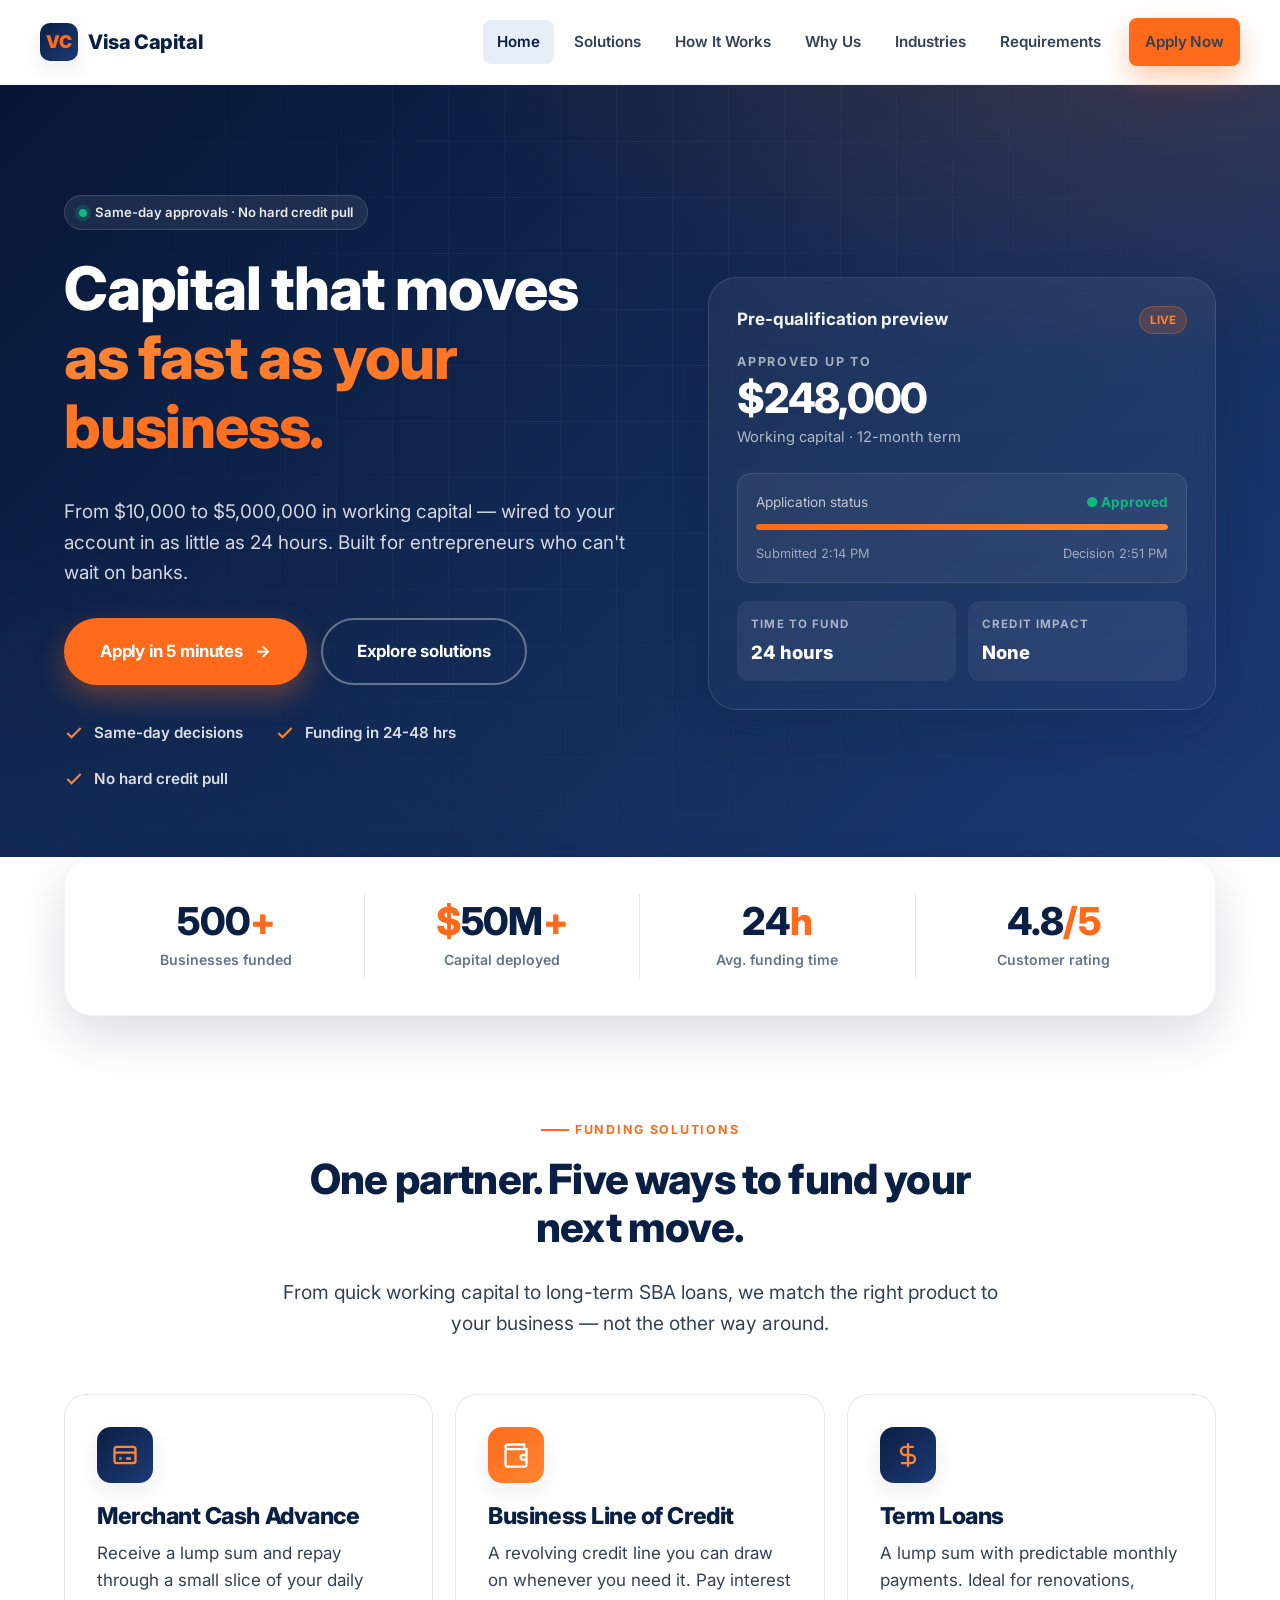
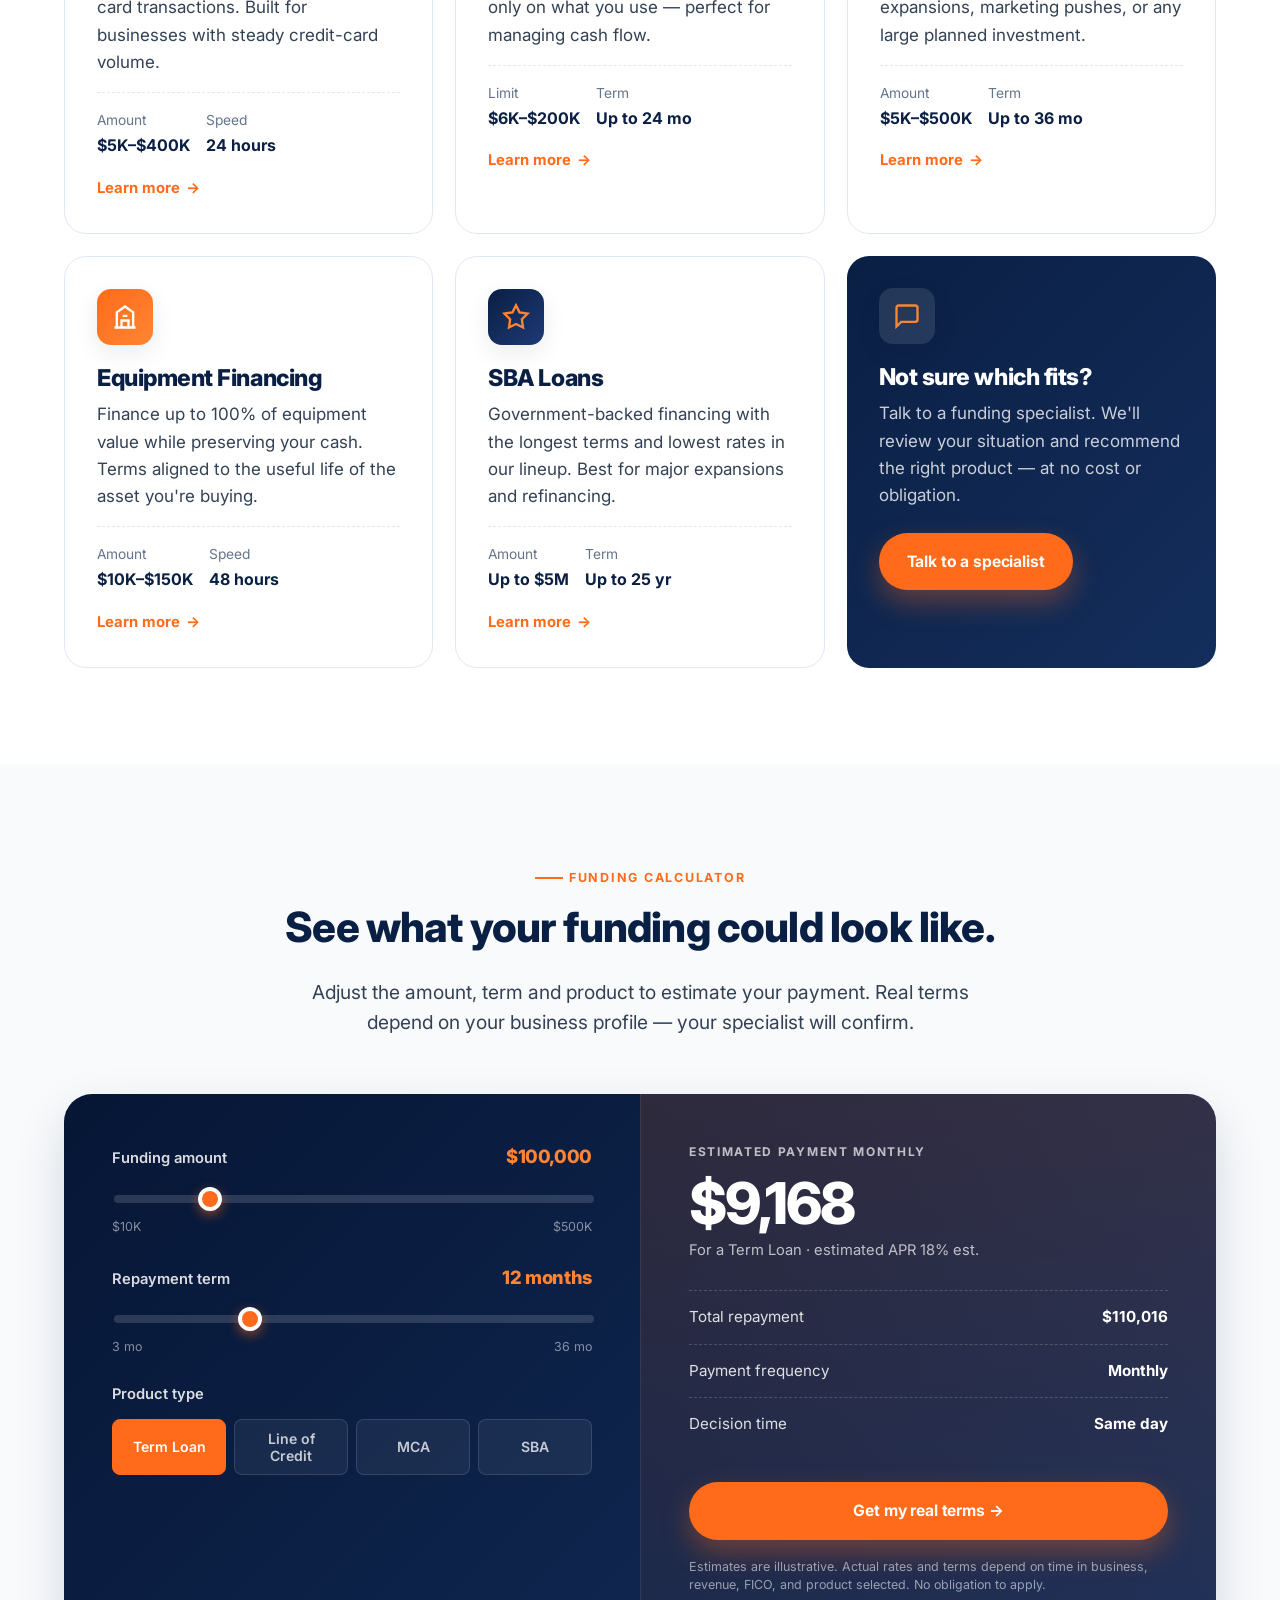
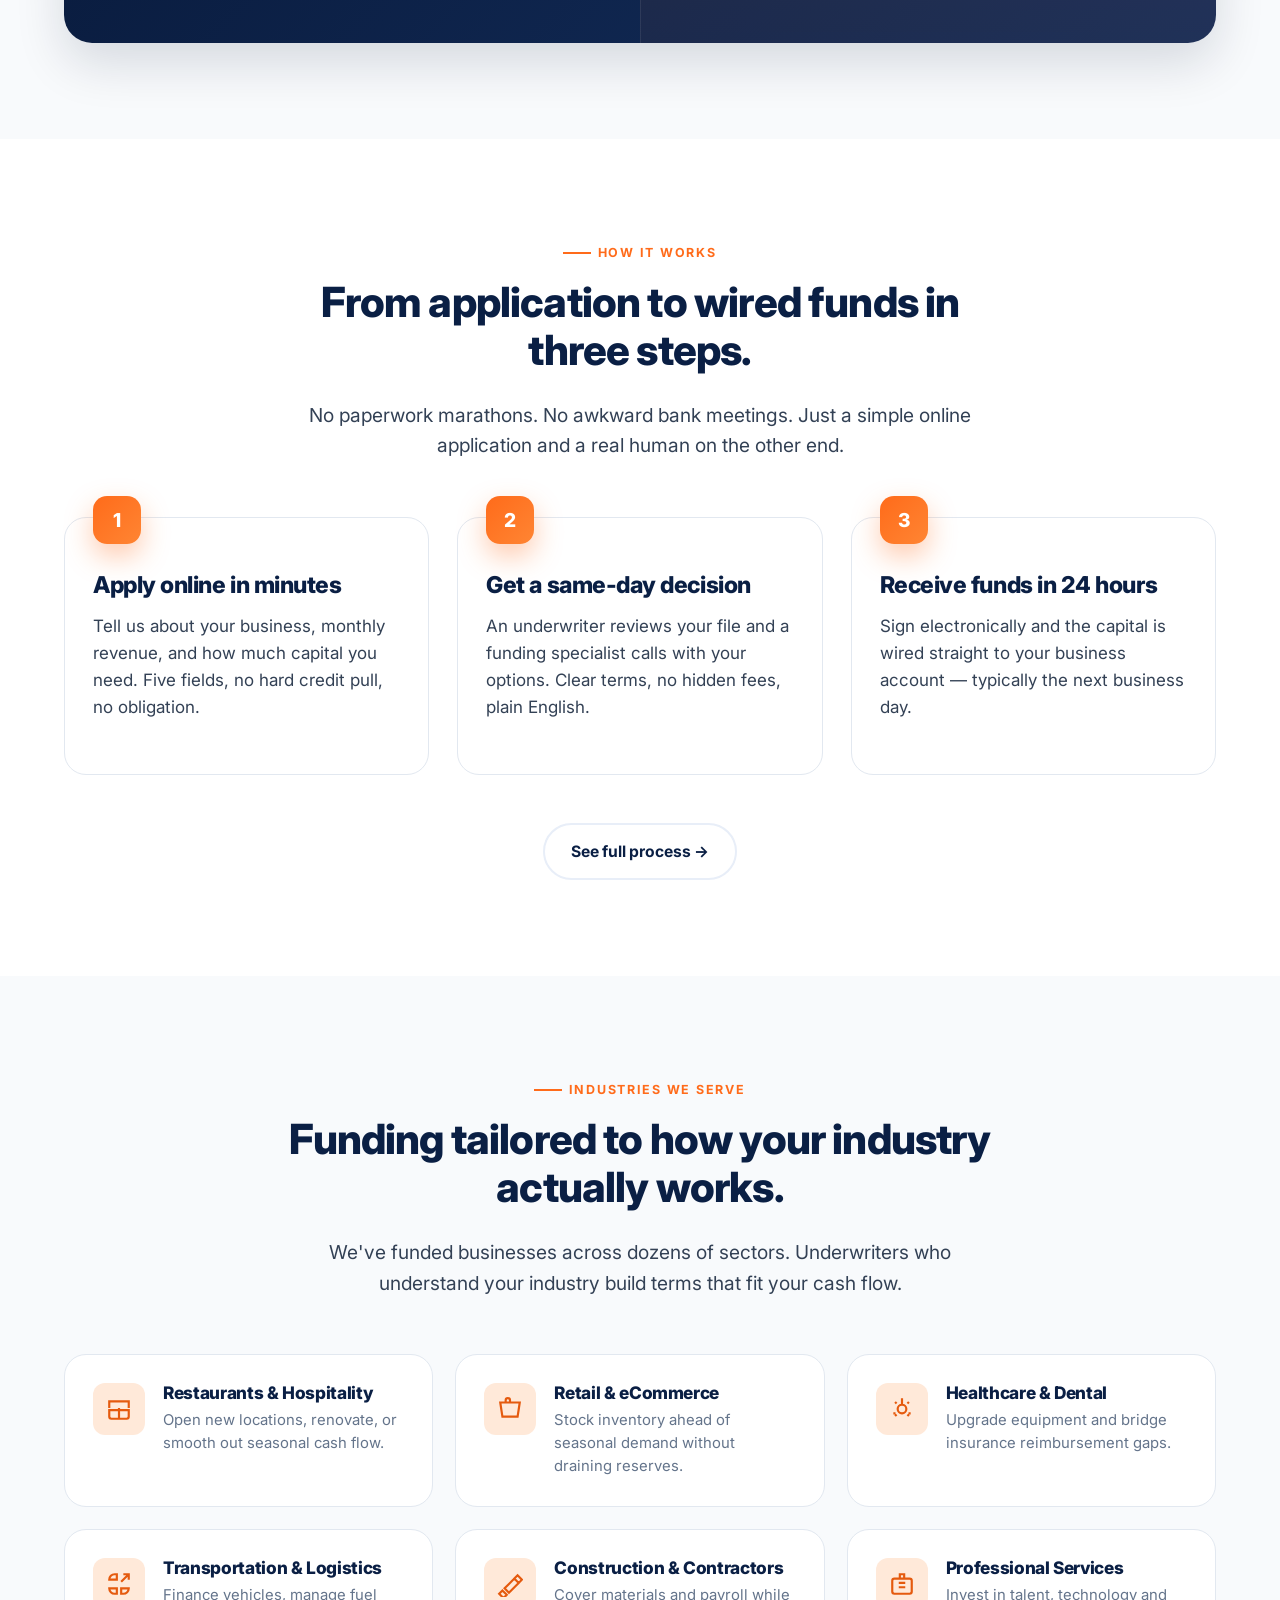
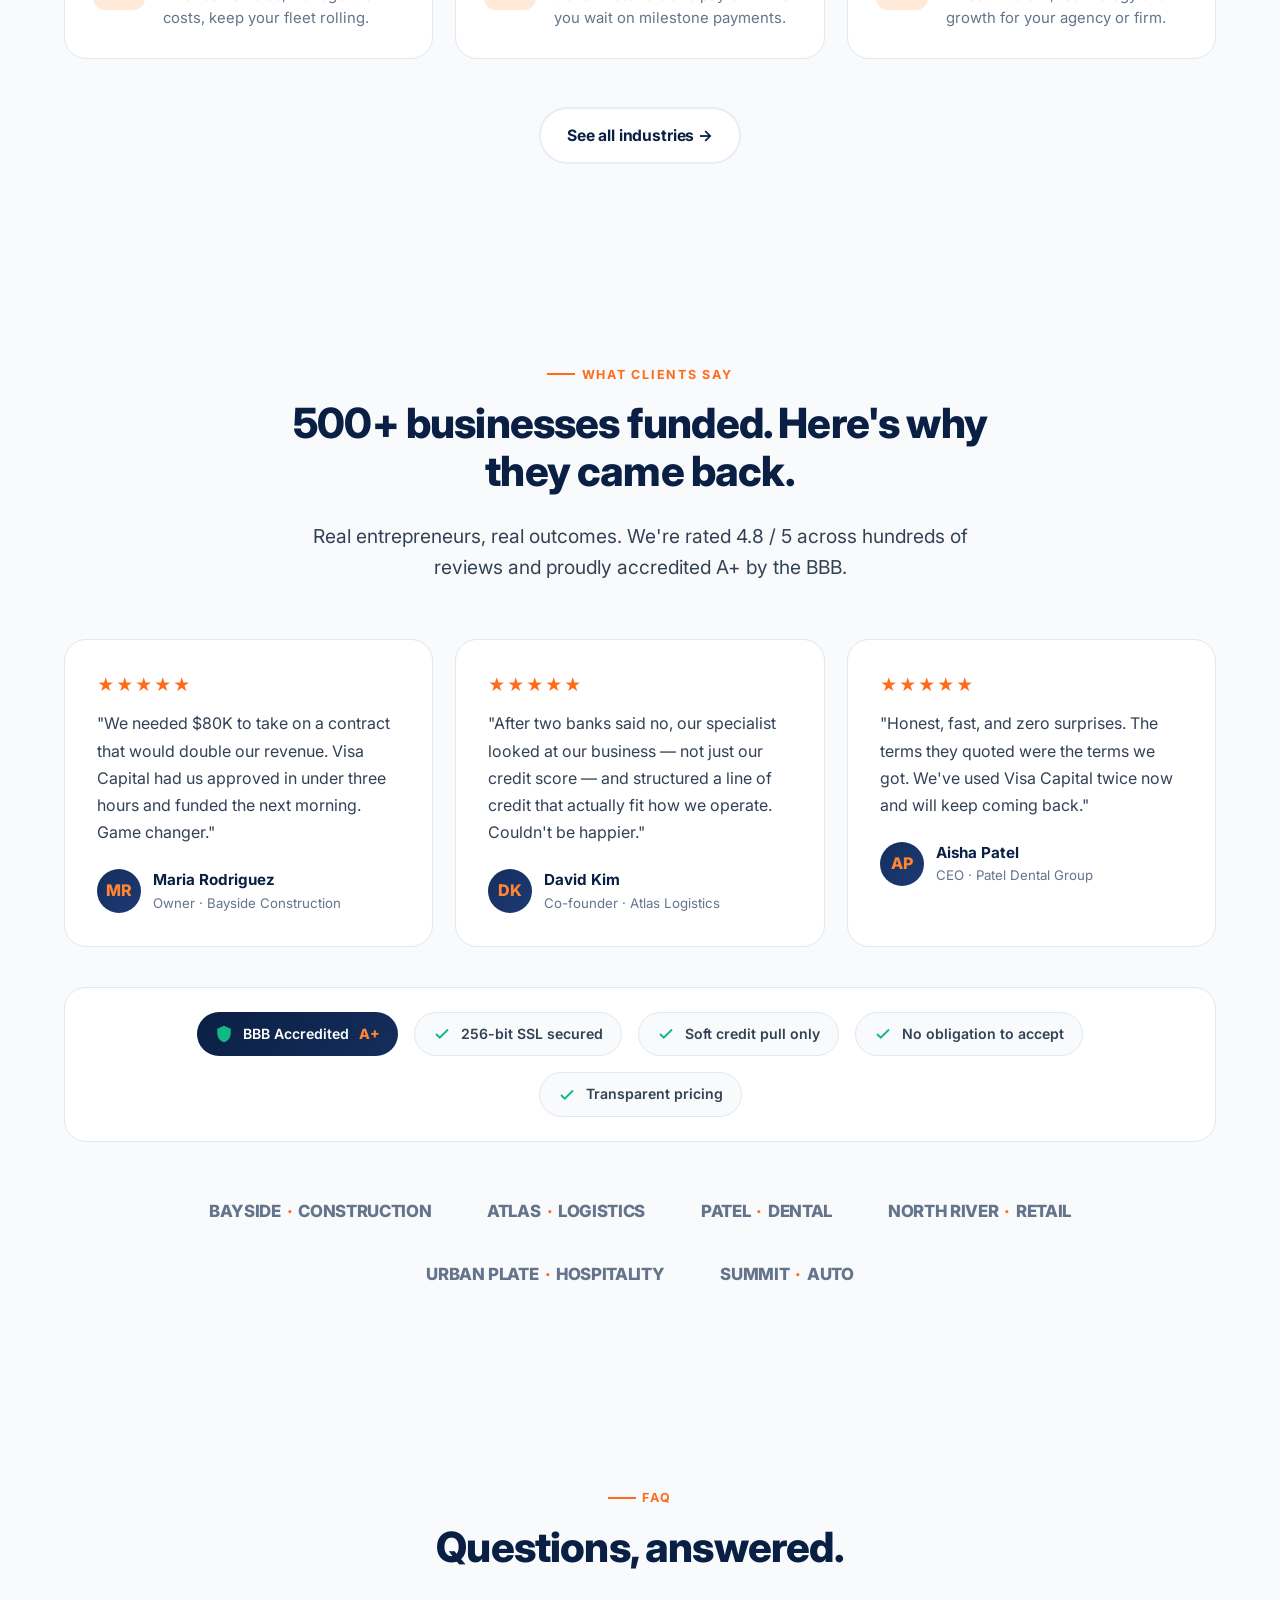
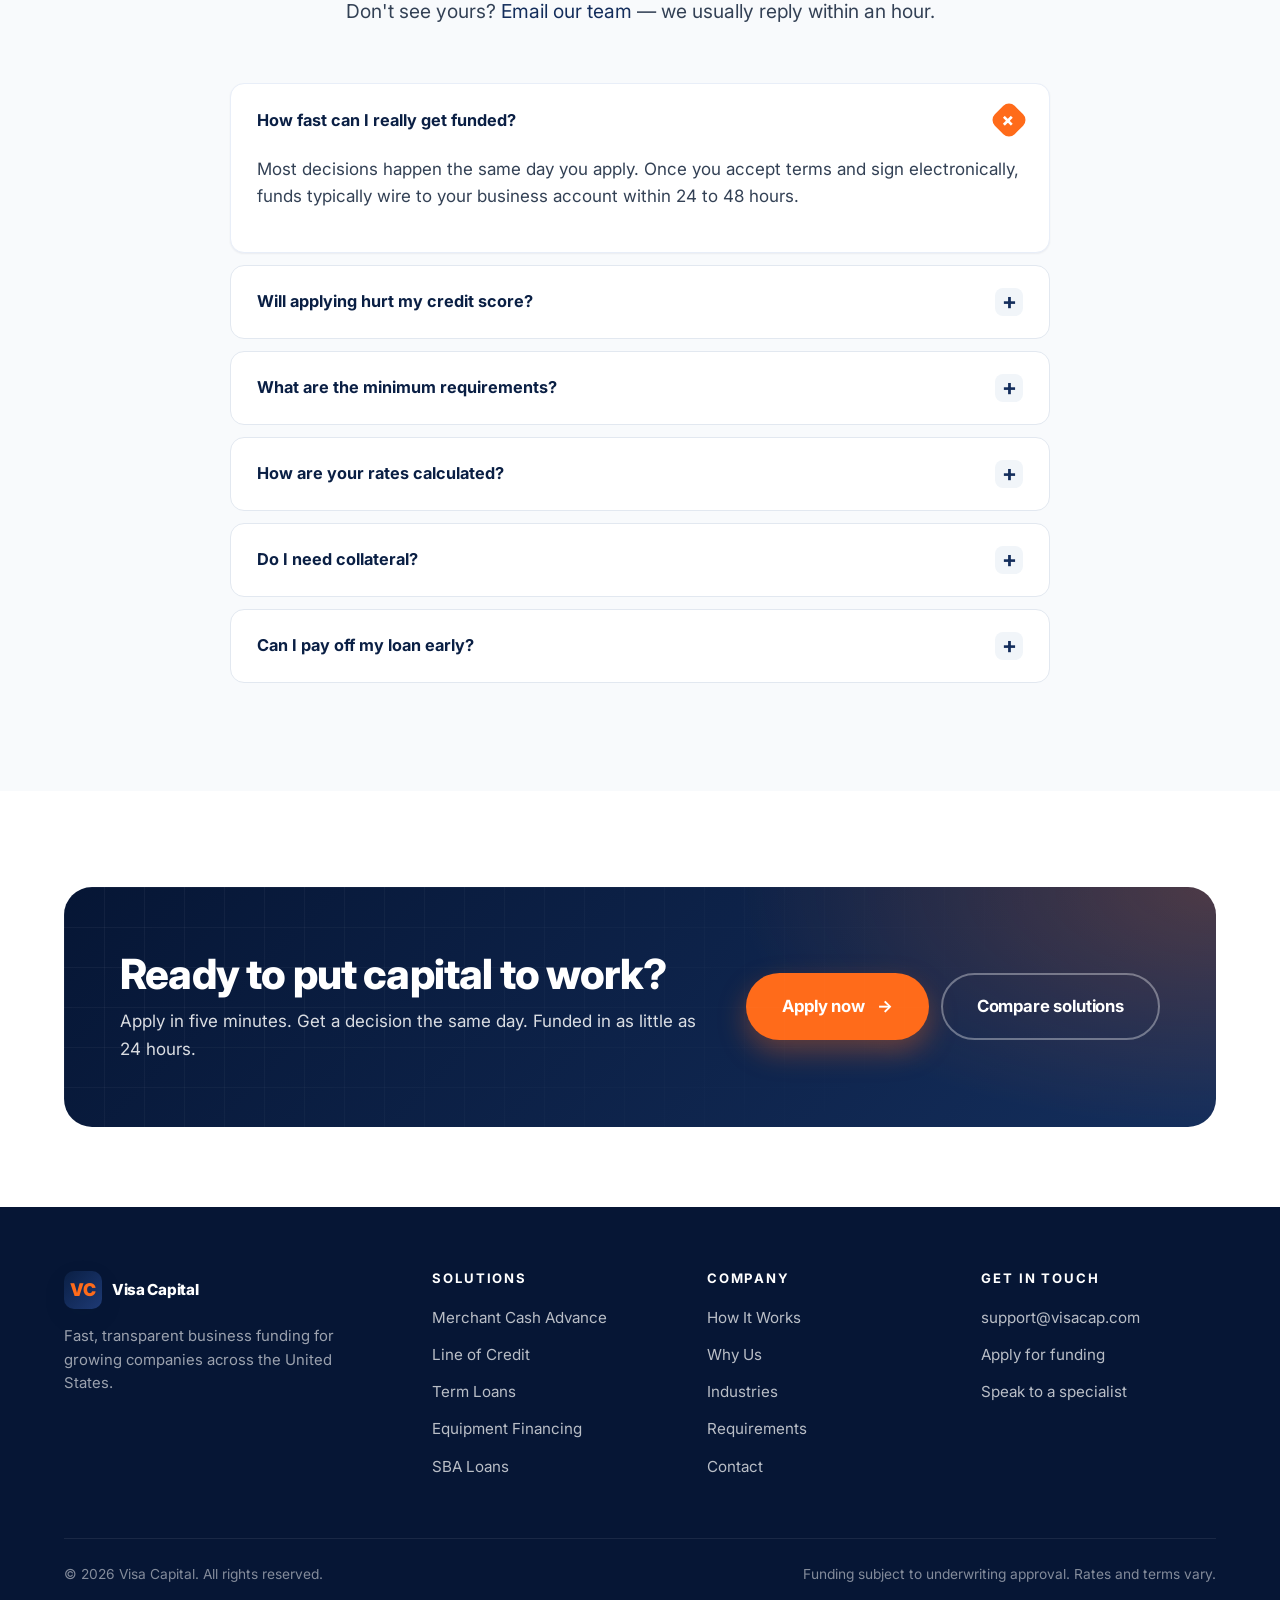
==== commit c12d385c: "Add files via upload" ====
--- a/index.html
+++ b/index.html
@@ -1,82 +1,526 @@
 <!DOCTYPE html>
 <html lang="en">
 <head>
-    <meta charset="UTF-8">
-    <meta http-equiv="X-UA-Compatible" content="IE=edge">
-    <meta name="viewport" content="width=device-width, initial-scale=1.0">
-    <title>Visa Capital – Business Funding Solutions</title>
-    <link rel="stylesheet" href="style.css">
+  <meta charset="UTF-8" />
+  <meta name="viewport" content="width=device-width, initial-scale=1.0" />
+  <meta name="description" content="Visa Capital — fast business funding from $10K to $5M. Same-day decisions, funding in 24-48 hours, no hard credit pull. Trusted by 500+ growing companies." />
+  <title>Visa Capital — Fast Business Funding from $10K to $5M</title>
+  <link rel="stylesheet" href="styles.css" />
+  <link rel="preconnect" href="https://fonts.googleapis.com">
+  <link rel="preconnect" href="https://fonts.gstatic.com" crossorigin>
 </head>
 <body>
-    <header>
-        <h1>Visa Capital</h1>
-        <button class="menu-toggle" aria-label="Toggle navigation">&#9776;</button>
-        <nav>
-            <ul>
-                <li><a href="index.html">Home</a></li>
-                <li><a href="solutions.html">Solutions</a></li>
-                <li><a href="how-it-works.html">How It Works</a></li>
-                <li><a href="why-us.html">Why Us</a></li>
-                <li><a href="industries.html">Industries</a></li>
-                <li><a href="requirements.html">Requirements</a></li>
-                <li><a href="contact.html">Contact</a></li>
-            </ul>
-        </nav>
-    </header>
-
-    <main>
-        <section class="hero">
-            <div class="hero-content">
-                <h2>Fast Business Funding Built for Growing Companies</h2>
-                <p>Access $10,000–$5,000,000 in working capital with fast approvals and flexible payment options.</p>
-                <div class="hero-cta">
-                    <a href="contact.html" class="btn">Apply Now</a>
-                    <a href="contact.html" class="btn btn-secondary">Speak to a Funding Specialist</a>
-                </div>
-                <ul class="trust-badges">
-                    <li><strong>Same‑Day Decisions</strong></li>
-                    <li><strong>Funding in 24‑48 Hours</strong></li>
-                    <li><strong>No Hard Credit Pull</strong></li>
-                </ul>
+
+  <!-- ==================== HEADER ==================== -->
+  <header class="site-header">
+    <div class="container nav">
+      <a href="index.html" class="brand">
+        <span class="brand-mark">VC</span>
+        <span>Visa Capital</span>
+      </a>
+      <button class="nav-toggle" aria-label="Toggle navigation">
+        <svg viewBox="0 0 24 24" fill="none" stroke="currentColor" stroke-width="2.2"><path d="M4 7h16M4 12h16M4 17h16"/></svg>
+      </button>
+      <nav class="nav-links">
+        <a href="index.html">Home</a>
+        <a href="solutions.html">Solutions</a>
+        <a href="how-it-works.html">How It Works</a>
+        <a href="why-us.html">Why Us</a>
+        <a href="industries.html">Industries</a>
+        <a href="requirements.html">Requirements</a>
+        <a href="contact.html" class="btn btn-primary nav-cta">Apply Now</a>
+      </nav>
+    </div>
+  </header>
+
+  <!-- ==================== HERO ==================== -->
+  <section class="hero">
+    <div class="container hero-inner">
+      <div>
+        <span class="hero-eyebrow"><span class="dot"></span> Same-day approvals · No hard credit pull</span>
+        <h1>Capital that moves <span class="accent">as fast as your business.</span></h1>
+        <p>From $10,000 to $5,000,000 in working capital — wired to your account in as little as 24 hours. Built for entrepreneurs who can't wait on banks.</p>
+        <div class="hero-cta">
+          <a href="contact.html" class="btn btn-primary btn-lg btn-arrow">Apply in 5 minutes</a>
+          <a href="solutions.html" class="btn btn-ghost btn-lg">Explore solutions</a>
+        </div>
+        <div class="hero-bullets">
+          <span class="hero-bullet">
+            <svg viewBox="0 0 24 24" fill="none" stroke="currentColor" stroke-width="2.5"><path d="M20 6L9 17l-5-5"/></svg>
+            Same-day decisions
+          </span>
+          <span class="hero-bullet">
+            <svg viewBox="0 0 24 24" fill="none" stroke="currentColor" stroke-width="2.5"><path d="M20 6L9 17l-5-5"/></svg>
+            Funding in 24-48 hrs
+          </span>
+          <span class="hero-bullet">
+            <svg viewBox="0 0 24 24" fill="none" stroke="currentColor" stroke-width="2.5"><path d="M20 6L9 17l-5-5"/></svg>
+            No hard credit pull
+          </span>
+        </div>
+      </div>
+
+      <!-- Hero visual: a stylised funding card -->
+      <div class="hero-card">
+        <div class="hero-card-title">
+          <span>Pre-qualification preview</span>
+          <span class="badge">LIVE</span>
+        </div>
+
+        <div style="font-size:0.78rem;text-transform:uppercase;letter-spacing:0.14em;color:rgba(255,255,255,0.6);font-weight:700;margin-bottom:6px;">Approved up to</div>
+        <div style="font-size:2.6rem;font-weight:800;color:#fff;letter-spacing:-0.03em;line-height:1;">$248,000</div>
+        <div style="color:rgba(255,255,255,0.65);font-size:0.92rem;margin-top:6px;">Working capital · 12-month term</div>
+
+        <div style="margin-top:24px;padding:18px;border-radius:14px;background:rgba(255,255,255,0.06);border:1px solid rgba(255,255,255,0.1);">
+          <div style="display:flex;justify-content:space-between;font-size:0.85rem;color:rgba(255,255,255,0.7);margin-bottom:10px;">
+            <span>Application status</span><span style="color:#10B981;font-weight:700;">● Approved</span>
+          </div>
+          <div style="height:6px;background:rgba(255,255,255,0.1);border-radius:999px;overflow:hidden;">
+            <div style="width:100%;height:100%;background:linear-gradient(90deg,#FF6B1A,#FF8533);border-radius:999px;"></div>
+          </div>
+          <div style="display:flex;justify-content:space-between;margin-top:14px;font-size:0.8rem;color:rgba(255,255,255,0.55);">
+            <span>Submitted 2:14 PM</span><span>Decision 2:51 PM</span>
+          </div>
+        </div>
+
+        <div style="display:grid;grid-template-columns:1fr 1fr;gap:12px;margin-top:18px;">
+          <div style="padding:14px;border-radius:12px;background:rgba(255,255,255,0.06);">
+            <div style="font-size:0.72rem;color:rgba(255,255,255,0.6);font-weight:700;text-transform:uppercase;letter-spacing:0.1em;">Time to fund</div>
+            <div style="color:#fff;font-weight:800;font-size:1.15rem;margin-top:4px;">24 hours</div>
+          </div>
+          <div style="padding:14px;border-radius:12px;background:rgba(255,255,255,0.06);">
+            <div style="font-size:0.72rem;color:rgba(255,255,255,0.6);font-weight:700;text-transform:uppercase;letter-spacing:0.1em;">Credit impact</div>
+            <div style="color:#fff;font-weight:800;font-size:1.15rem;margin-top:4px;">None</div>
+          </div>
+        </div>
+      </div>
+    </div>
+  </section>
+
+  <!-- ==================== STATS ==================== -->
+  <div class="stats">
+    <div class="container">
+      <div class="stats-grid">
+        <div class="stat">
+          <div class="stat-num">500<span class="unit">+</span></div>
+          <div class="stat-label">Businesses funded</div>
+        </div>
+        <div class="stat">
+          <div class="stat-num"><span class="unit">$</span>50M<span class="unit">+</span></div>
+          <div class="stat-label">Capital deployed</div>
+        </div>
+        <div class="stat">
+          <div class="stat-num">24<span class="unit">h</span></div>
+          <div class="stat-label">Avg. funding time</div>
+        </div>
+        <div class="stat">
+          <div class="stat-num">4.8<span class="unit">/5</span></div>
+          <div class="stat-label">Customer rating</div>
+        </div>
+      </div>
+    </div>
+  </div>
+
+  <!-- ==================== SOLUTIONS ==================== -->
+  <section>
+    <div class="container">
+      <div class="section-head reveal">
+        <span class="eyebrow">Funding solutions</span>
+        <h2>One partner. Five ways to fund your next move.</h2>
+        <p class="lead">From quick working capital to long-term SBA loans, we match the right product to your business — not the other way around.</p>
+      </div>
+
+      <div class="solutions-grid">
+        <div class="card reveal">
+          <div class="card-icon">
+            <svg viewBox="0 0 24 24" fill="none" stroke="currentColor" stroke-width="2"><path d="M3 10h18M7 15h2m4 0h4M5 5h14a2 2 0 012 2v10a2 2 0 01-2 2H5a2 2 0 01-2-2V7a2 2 0 012-2z"/></svg>
+          </div>
+          <h3>Merchant Cash Advance</h3>
+          <p>Receive a lump sum and repay through a small slice of your daily card transactions. Built for businesses with steady credit-card volume.</p>
+          <div class="card-meta">
+            <div><span class="muted">Amount</span><strong>$5K–$400K</strong></div>
+            <div><span class="muted">Speed</span><strong>24 hours</strong></div>
+          </div>
+          <a class="card-link" href="solutions.html">Learn more</a>
+        </div>
+
+        <div class="card reveal">
+          <div class="card-icon alt">
+            <svg viewBox="0 0 24 24" fill="none" stroke="currentColor" stroke-width="2"><path d="M21 12V7H5a2 2 0 010-4h14v4M21 12v8a2 2 0 01-2 2H5a2 2 0 01-2-2V7m18 5h-3a2 2 0 100 4h3"/></svg>
+          </div>
+          <h3>Business Line of Credit</h3>
+          <p>A revolving credit line you can draw on whenever you need it. Pay interest only on what you use — perfect for managing cash flow.</p>
+          <div class="card-meta">
+            <div><span class="muted">Limit</span><strong>$6K–$200K</strong></div>
+            <div><span class="muted">Term</span><strong>Up to 24 mo</strong></div>
+          </div>
+          <a class="card-link" href="solutions.html">Learn more</a>
+        </div>
+
+        <div class="card reveal">
+          <div class="card-icon">
+            <svg viewBox="0 0 24 24" fill="none" stroke="currentColor" stroke-width="2"><path d="M12 2v20M17 5H9.5a3.5 3.5 0 100 7h5a3.5 3.5 0 110 7H6"/></svg>
+          </div>
+          <h3>Term Loans</h3>
+          <p>A lump sum with predictable monthly payments. Ideal for renovations, expansions, marketing pushes, or any large planned investment.</p>
+          <div class="card-meta">
+            <div><span class="muted">Amount</span><strong>$5K–$500K</strong></div>
+            <div><span class="muted">Term</span><strong>Up to 36 mo</strong></div>
+          </div>
+          <a class="card-link" href="solutions.html">Learn more</a>
+        </div>
+
+        <div class="card reveal">
+          <div class="card-icon alt">
+            <svg viewBox="0 0 24 24" fill="none" stroke="currentColor" stroke-width="2"><path d="M3 21h18M5 21V8l7-5 7 5v13M9 21v-6h6v6M10 11h4"/></svg>
+          </div>
+          <h3>Equipment Financing</h3>
+          <p>Finance up to 100% of equipment value while preserving your cash. Terms aligned to the useful life of the asset you're buying.</p>
+          <div class="card-meta">
+            <div><span class="muted">Amount</span><strong>$10K–$150K</strong></div>
+            <div><span class="muted">Speed</span><strong>48 hours</strong></div>
+          </div>
+          <a class="card-link" href="solutions.html">Learn more</a>
+        </div>
+
+        <div class="card reveal">
+          <div class="card-icon">
+            <svg viewBox="0 0 24 24" fill="none" stroke="currentColor" stroke-width="2"><path d="M12 2l3 6 7 1-5 5 1 7-6-3-6 3 1-7-5-5 7-1z"/></svg>
+          </div>
+          <h3>SBA Loans</h3>
+          <p>Government-backed financing with the longest terms and lowest rates in our lineup. Best for major expansions and refinancing.</p>
+          <div class="card-meta">
+            <div><span class="muted">Amount</span><strong>Up to $5M</strong></div>
+            <div><span class="muted">Term</span><strong>Up to 25 yr</strong></div>
+          </div>
+          <a class="card-link" href="solutions.html">Learn more</a>
+        </div>
+
+        <div class="card reveal" style="background:linear-gradient(135deg,var(--navy-800),var(--navy-700));border:0;color:#fff;">
+          <div class="card-icon" style="background:rgba(255,255,255,0.1);color:var(--orange-400);">
+            <svg viewBox="0 0 24 24" fill="none" stroke="currentColor" stroke-width="2"><path d="M21 15a2 2 0 01-2 2H7l-4 4V5a2 2 0 012-2h14a2 2 0 012 2z"/></svg>
+          </div>
+          <h3 style="color:#fff;">Not sure which fits?</h3>
+          <p style="color:rgba(255,255,255,0.78);">Talk to a funding specialist. We'll review your situation and recommend the right product — at no cost or obligation.</p>
+          <a href="contact.html" class="btn btn-primary" style="margin-top:8px;">Talk to a specialist</a>
+        </div>
+      </div>
+    </div>
+  </section>
+
+  <!-- ==================== CALCULATOR ==================== -->
+  <section class="section-alt">
+    <div class="container">
+      <div class="section-head reveal">
+        <span class="eyebrow">Funding calculator</span>
+        <h2>See what your funding could look like.</h2>
+        <p class="lead">Adjust the amount, term and product to estimate your payment. Real terms depend on your business profile — your specialist will confirm.</p>
+      </div>
+
+      <div class="calc reveal" data-calc>
+        <div class="calc-inner">
+          <div class="calc-form">
+            <div class="calc-field">
+              <label>Funding amount <span class="value" data-calc-amount-val>$100,000</span></label>
+              <input type="range" data-calc-amount min="10000" max="500000" step="5000" value="100000" />
+              <div style="display:flex;justify-content:space-between;font-size:0.78rem;color:rgba(255,255,255,0.5);margin-top:6px;">
+                <span>$10K</span><span>$500K</span>
+              </div>
             </div>
-        </section>
-
-        <section class="section">
-            <h2>Trusted by Businesses Like Yours</h2>
-            <div class="stats">
-                <div class="stat">
-                    <h3>500+</h3>
-                    <p>Businesses Funded</p>
-                </div>
-                <div class="stat">
-                    <h3>$50M+</h3>
-                    <p>Delivered to Entrepreneurs</p>
-                </div>
-                <div class="stat">
-                    <h3>4.8/5</h3>
-                    <p>Average Rating</p>
-                </div>
+
+            <div class="calc-field">
+              <label>Repayment term <span class="value" data-calc-term-val>12 months</span></label>
+              <input type="range" data-calc-term min="3" max="36" step="3" value="12" />
+              <div style="display:flex;justify-content:space-between;font-size:0.78rem;color:rgba(255,255,255,0.5);margin-top:6px;">
+                <span>3 mo</span><span>36 mo</span>
+              </div>
             </div>
-        </section>
-
-        <section class="section">
-            <h2>Flexible Financing Options</h2>
-            <p>From cash advances and lines of credit to term loans and equipment financing, Visa Capital has a solution to keep your business moving forward. Explore our solutions or contact us today to customise a funding plan that fits your goals.</p>
-            <a href="solutions.html" class="btn">Explore Solutions</a>
-        </section>
-
-        <section class="section">
-            <h2>Industries We Serve</h2>
-            <p>Every industry is different. We work with businesses across a wide range of sectors including retail, restaurants, healthcare, transportation, construction and more. Discover how Visa Capital can support your industry with tailored funding solutions.</p>
-            <a href="industries.html" class="btn">View Industries</a>
-        </section>
-
-    </main>
-    
-    <footer>
-        <p>&copy; 2026 Visa Capital. All rights reserved. <a href="mailto:support@visacap.com">support@visacap.com</a></p>
-    </footer>
-
-    <script src="scripts.js"></script>
+
+            <div class="calc-field">
+              <label>Product type</label>
+              <div class="calc-segment" data-calc-type>
+                <button class="active" data-product="term" type="button">Term Loan</button>
+                <button data-product="loc" type="button">Line of Credit</button>
+                <button data-product="mca" type="button">MCA</button>
+                <button data-product="sba" type="button">SBA</button>
+              </div>
+            </div>
+          </div>
+
+          <div class="calc-result">
+            <div class="label-sm">Estimated payment <span data-calc-frequency>Monthly</span></div>
+            <div class="big" data-calc-payment>$9,167</div>
+            <div class="sub">For a <span data-calc-product>Term Loan</span> · estimated APR <span data-calc-rate>18%</span></div>
+
+            <div class="row"><span>Total repayment</span><strong data-calc-total>$110,000</strong></div>
+            <div class="row"><span>Payment frequency</span><strong data-calc-frequency>Monthly</strong></div>
+            <div class="row"><span>Decision time</span><strong>Same day</strong></div>
+
+            <a href="contact.html" class="btn btn-primary mt-32">Get my real terms →</a>
+            <div class="disclaimer">Estimates are illustrative. Actual rates and terms depend on time in business, revenue, FICO, and product selected. No obligation to apply.</div>
+          </div>
+        </div>
+      </div>
+    </div>
+  </section>
+
+  <!-- ==================== HOW IT WORKS ==================== -->
+  <section>
+    <div class="container">
+      <div class="section-head reveal">
+        <span class="eyebrow">How it works</span>
+        <h2>From application to wired funds in three steps.</h2>
+        <p class="lead">No paperwork marathons. No awkward bank meetings. Just a simple online application and a real human on the other end.</p>
+      </div>
+
+      <div class="steps">
+        <div class="step reveal">
+          <span class="step-num">1</span>
+          <h3>Apply online in minutes</h3>
+          <p>Tell us about your business, monthly revenue, and how much capital you need. Five fields, no hard credit pull, no obligation.</p>
+        </div>
+        <div class="step reveal">
+          <span class="step-num">2</span>
+          <h3>Get a same-day decision</h3>
+          <p>An underwriter reviews your file and a funding specialist calls with your options. Clear terms, no hidden fees, plain English.</p>
+        </div>
+        <div class="step reveal">
+          <span class="step-num">3</span>
+          <h3>Receive funds in 24 hours</h3>
+          <p>Sign electronically and the capital is wired straight to your business account — typically the next business day.</p>
+        </div>
+      </div>
+
+      <div class="center mt-48">
+        <a href="how-it-works.html" class="btn btn-secondary">See full process →</a>
+      </div>
+    </div>
+  </section>
+
+  <!-- ==================== INDUSTRIES ==================== -->
+  <section class="section-alt">
+    <div class="container">
+      <div class="section-head reveal">
+        <span class="eyebrow">Industries we serve</span>
+        <h2>Funding tailored to how your industry actually works.</h2>
+        <p class="lead">We've funded businesses across dozens of sectors. Underwriters who understand your industry build terms that fit your cash flow.</p>
+      </div>
+
+      <div class="industries-grid">
+        <div class="industry reveal">
+          <div class="icon"><svg viewBox="0 0 24 24" fill="none" stroke="currentColor" stroke-width="2"><path d="M3 11V5h18v6m-9 0v10m-7 0h14a2 2 0 002-2v-6H3v6a2 2 0 002 2zM7 7v.01M11 7v.01M15 7v.01"/></svg></div>
+          <div><h4>Restaurants &amp; Hospitality</h4><p>Open new locations, renovate, or smooth out seasonal cash flow.</p></div>
+        </div>
+        <div class="industry reveal">
+          <div class="icon"><svg viewBox="0 0 24 24" fill="none" stroke="currentColor" stroke-width="2"><path d="M3 6h18l-2 13H5L3 6zm5 0V4a2 2 0 014 0v2"/></svg></div>
+          <div><h4>Retail &amp; eCommerce</h4><p>Stock inventory ahead of seasonal demand without draining reserves.</p></div>
+        </div>
+        <div class="industry reveal">
+          <div class="icon"><svg viewBox="0 0 24 24" fill="none" stroke="currentColor" stroke-width="2"><path d="M12 2v6m0 0a4 4 0 100 8 4 4 0 000-8zm-8 8h2m12 0h2M5.6 5.6l1.4 1.4m10 10l1.4 1.4M5.6 18.4l1.4-1.4m10-10l1.4-1.4"/></svg></div>
+          <div><h4>Healthcare &amp; Dental</h4><p>Upgrade equipment and bridge insurance reimbursement gaps.</p></div>
+        </div>
+        <div class="industry reveal">
+          <div class="icon"><svg viewBox="0 0 24 24" fill="none" stroke="currentColor" stroke-width="2"><path d="M16 3h5v5M21 3l-7 7M3 8a5 5 0 015-5h2v5H3zM3 16a5 5 0 005 5h2v-5H3zM21 16a5 5 0 01-5 5h-2v-5h7z"/></svg></div>
+          <div><h4>Transportation &amp; Logistics</h4><p>Finance vehicles, manage fuel costs, keep your fleet rolling.</p></div>
+        </div>
+        <div class="industry reveal">
+          <div class="icon"><svg viewBox="0 0 24 24" fill="none" stroke="currentColor" stroke-width="2"><path d="M2 21l3-3 4 4-3 3-4-4zm5-5l9-9 4 4-9 9-4-4zm9-9l3-3 4 4-3 3-4-4z"/></svg></div>
+          <div><h4>Construction &amp; Contractors</h4><p>Cover materials and payroll while you wait on milestone payments.</p></div>
+        </div>
+        <div class="industry reveal">
+          <div class="icon"><svg viewBox="0 0 24 24" fill="none" stroke="currentColor" stroke-width="2"><path d="M9 11h6m-6 4h6M5 7h14a2 2 0 012 2v10a2 2 0 01-2 2H5a2 2 0 01-2-2V9a2 2 0 012-2zm5-4h4v4h-4z"/></svg></div>
+          <div><h4>Professional Services</h4><p>Invest in talent, technology and growth for your agency or firm.</p></div>
+        </div>
+      </div>
+
+      <div class="center mt-48">
+        <a href="industries.html" class="btn btn-secondary">See all industries →</a>
+      </div>
+    </div>
+  </section>
+
+  <!-- ==================== TESTIMONIALS ==================== -->
+  <section class="testimonials-section">
+    <div class="container">
+      <div class="section-head reveal">
+        <span class="eyebrow">What clients say</span>
+        <h2>500+ businesses funded. Here's why they came back.</h2>
+        <p class="lead">Real entrepreneurs, real outcomes. We're rated 4.8 / 5 across hundreds of reviews and proudly accredited A+ by the BBB.</p>
+      </div>
+
+      <div class="testimonials">
+        <div class="quote reveal">
+          <div class="stars">★★★★★</div>
+          <p>"We needed $80K to take on a contract that would double our revenue. Visa Capital had us approved in under three hours and funded the next morning. Game changer."</p>
+          <div class="quote-author">
+            <div class="quote-avatar">MR</div>
+            <div>
+              <div class="quote-name">Maria Rodriguez</div>
+              <div class="quote-title">Owner · Bayside Construction</div>
+            </div>
+          </div>
+        </div>
+        <div class="quote reveal">
+          <div class="stars">★★★★★</div>
+          <p>"After two banks said no, our specialist looked at our business — not just our credit score — and structured a line of credit that actually fit how we operate. Couldn't be happier."</p>
+          <div class="quote-author">
+            <div class="quote-avatar">DK</div>
+            <div>
+              <div class="quote-name">David Kim</div>
+              <div class="quote-title">Co-founder · Atlas Logistics</div>
+            </div>
+          </div>
+        </div>
+        <div class="quote reveal">
+          <div class="stars">★★★★★</div>
+          <p>"Honest, fast, and zero surprises. The terms they quoted were the terms we got. We've used Visa Capital twice now and will keep coming back."</p>
+          <div class="quote-author">
+            <div class="quote-avatar">AP</div>
+            <div>
+              <div class="quote-name">Aisha Patel</div>
+              <div class="quote-title">CEO · Patel Dental Group</div>
+            </div>
+          </div>
+        </div>
+      </div>
+
+      <!-- Trust badges -->
+      <div class="trust-bar reveal">
+        <span class="trust-badge bbb">
+          <svg viewBox="0 0 24 24" fill="currentColor"><path d="M12 1l9 4v6c0 5.5-3.8 10.7-9 12-5.2-1.3-9-6.5-9-12V5l9-4z"/></svg>
+          BBB Accredited <span class="grade">A+</span>
+        </span>
+        <span class="trust-badge">
+          <svg viewBox="0 0 24 24" fill="none" stroke="currentColor" stroke-width="2.5"><path d="M20 6L9 17l-5-5"/></svg>
+          256-bit SSL secured
+        </span>
+        <span class="trust-badge">
+          <svg viewBox="0 0 24 24" fill="none" stroke="currentColor" stroke-width="2.5"><path d="M20 6L9 17l-5-5"/></svg>
+          Soft credit pull only
+        </span>
+        <span class="trust-badge">
+          <svg viewBox="0 0 24 24" fill="none" stroke="currentColor" stroke-width="2.5"><path d="M20 6L9 17l-5-5"/></svg>
+          No obligation to accept
+        </span>
+        <span class="trust-badge">
+          <svg viewBox="0 0 24 24" fill="none" stroke="currentColor" stroke-width="2.5"><path d="M20 6L9 17l-5-5"/></svg>
+          Transparent pricing
+        </span>
+      </div>
+
+      <!-- Logo strip -->
+      <div class="logo-strip reveal">
+        <span class="logo">BAYSIDE<span>·</span>CONSTRUCTION</span>
+        <span class="logo">ATLAS<span>·</span>LOGISTICS</span>
+        <span class="logo">PATEL<span>·</span>DENTAL</span>
+        <span class="logo">NORTH RIVER<span>·</span>RETAIL</span>
+        <span class="logo">URBAN PLATE<span>·</span>HOSPITALITY</span>
+        <span class="logo">SUMMIT<span>·</span>AUTO</span>
+      </div>
+    </div>
+  </section>
+
+  <!-- ==================== FAQ ==================== -->
+  <section class="faq-section">
+    <div class="container container-sm">
+      <div class="section-head reveal">
+        <span class="eyebrow">FAQ</span>
+        <h2>Questions, answered.</h2>
+        <p class="lead">Don't see yours? <a href="contact.html">Email our team</a> — we usually reply within an hour.</p>
+      </div>
+
+      <div class="faq-list">
+        <div class="faq-item open">
+          <div class="faq-q">How fast can I really get funded? <span class="toggle">+</span></div>
+          <div class="faq-a"><p>Most decisions happen the same day you apply. Once you accept terms and sign electronically, funds typically wire to your business account within 24 to 48 hours.</p></div>
+        </div>
+        <div class="faq-item">
+          <div class="faq-q">Will applying hurt my credit score? <span class="toggle">+</span></div>
+          <div class="faq-a"><p>No. We use a soft credit pull during prequalification, which has zero impact on your personal credit score. A hard pull only happens if you decide to move forward with a specific offer.</p></div>
+        </div>
+        <div class="faq-item">
+          <div class="faq-q">What are the minimum requirements? <span class="toggle">+</span></div>
+          <div class="faq-a"><p>At least six months in business, $100,000+ in annual revenue, an active business checking account, and a FICO score of 625 or higher. Close but not quite? Apply anyway — we look at the whole picture.</p></div>
+        </div>
+        <div class="faq-item">
+          <div class="faq-q">How are your rates calculated? <span class="toggle">+</span></div>
+          <div class="faq-a"><p>Rates depend on your time in business, monthly revenue, industry, and the product you choose. We always disclose the all-in cost up front — no hidden fees, no fine print, no surprises.</p></div>
+        </div>
+        <div class="faq-item">
+          <div class="faq-q">Do I need collateral? <span class="toggle">+</span></div>
+          <div class="faq-a"><p>Most of our products are unsecured, meaning no specific collateral is pledged. Equipment financing uses the equipment itself as collateral, and SBA loans may require a personal guarantee.</p></div>
+        </div>
+        <div class="faq-item">
+          <div class="faq-q">Can I pay off my loan early? <span class="toggle">+</span></div>
+          <div class="faq-a"><p>Yes. Most of our products allow early payoff with no prepayment penalty, and several offer discounts for paying off ahead of schedule. Your specialist will walk you through specifics.</p></div>
+        </div>
+      </div>
+    </div>
+  </section>
+
+  <!-- ==================== CTA BANNER ==================== -->
+  <section style="padding-bottom:80px;">
+    <div class="container">
+      <div class="cta-banner reveal">
+        <div>
+          <h2>Ready to put capital to work?</h2>
+          <p>Apply in five minutes. Get a decision the same day. Funded in as little as 24 hours.</p>
+        </div>
+        <div class="cta-actions">
+          <a href="contact.html" class="btn btn-primary btn-lg btn-arrow">Apply now</a>
+          <a href="solutions.html" class="btn btn-ghost btn-lg">Compare solutions</a>
+        </div>
+      </div>
+    </div>
+  </section>
+
+  <!-- ==================== FOOTER ==================== -->
+  <footer class="site-footer">
+    <div class="container">
+      <div class="footer-grid">
+        <div class="footer-brand">
+          <a href="index.html" class="brand">
+            <span class="brand-mark">VC</span>
+            <span style="color:#fff;">Visa Capital</span>
+          </a>
+          <p>Fast, transparent business funding for growing companies across the United States.</p>
+        </div>
+        <div>
+          <h5>Solutions</h5>
+          <ul>
+            <li><a href="solutions.html">Merchant Cash Advance</a></li>
+            <li><a href="solutions.html">Line of Credit</a></li>
+            <li><a href="solutions.html">Term Loans</a></li>
+            <li><a href="solutions.html">Equipment Financing</a></li>
+            <li><a href="solutions.html">SBA Loans</a></li>
+          </ul>
+        </div>
+        <div>
+          <h5>Company</h5>
+          <ul>
+            <li><a href="how-it-works.html">How It Works</a></li>
+            <li><a href="why-us.html">Why Us</a></li>
+            <li><a href="industries.html">Industries</a></li>
+            <li><a href="requirements.html">Requirements</a></li>
+            <li><a href="contact.html">Contact</a></li>
+          </ul>
+        </div>
+        <div>
+          <h5>Get In Touch</h5>
+          <ul>
+            <li><a href="mailto:support@visacap.com">support@visacap.com</a></li>
+            <li><a href="contact.html">Apply for funding</a></li>
+            <li><a href="contact.html">Speak to a specialist</a></li>
+          </ul>
+        </div>
+      </div>
+      <div class="footer-bottom">
+        <span>© 2026 Visa Capital. All rights reserved.</span>
+        <span>Funding subject to underwriting approval. Rates and terms vary.</span>
+      </div>
+    </div>
+  </footer>
+
+  <script src="app.js"></script>
 </body>
-</html>+</html>
--- a/styles.css
+++ b/styles.css
@@ -0,0 +1,1145 @@
+@import url('https://fonts.googleapis.com/css2?family=Inter:wght@400;500;600;700;800;900&display=swap');
+
+/* ==========================================================================
+   Visa Capital — Design System
+   ========================================================================== */
+
+:root {
+  /* Brand */
+  --navy-900: #061635;
+  --navy-800: #0A1F44;
+  --navy-700: #142E5C;
+  --navy-600: #1E3A75;
+  --navy-100: #E8EEF8;
+
+  --orange-600: #E55A0E;
+  --orange-500: #FF6B1A;
+  --orange-400: #FF8533;
+  --orange-100: #FFE9D9;
+
+  /* Neutrals */
+  --ink: #0B1220;
+  --slate-700: #334155;
+  --slate-500: #64748B;
+  --slate-400: #94A3B8;
+  --slate-300: #CBD5E1;
+  --slate-200: #E2E8F0;
+  --slate-100: #F1F5F9;
+  --slate-50:  #F8FAFC;
+  --white: #FFFFFF;
+
+  /* Semantic */
+  --success: #10B981;
+  --warning: #F59E0B;
+  --danger:  #EF4444;
+
+  /* Effects */
+  --shadow-sm: 0 1px 2px rgba(6, 22, 53, 0.06);
+  --shadow-md: 0 8px 24px rgba(6, 22, 53, 0.08);
+  --shadow-lg: 0 20px 50px rgba(6, 22, 53, 0.14);
+  --shadow-orange: 0 12px 28px rgba(255, 107, 26, 0.35);
+
+  --radius-sm: 8px;
+  --radius-md: 14px;
+  --radius-lg: 22px;
+  --radius-xl: 28px;
+  --radius-pill: 999px;
+
+  /* Type */
+  --font-sans: 'Inter', -apple-system, BlinkMacSystemFont, 'Segoe UI', Roboto, Helvetica, Arial, sans-serif;
+  --font-display: 'Inter', -apple-system, BlinkMacSystemFont, 'Segoe UI', Roboto, sans-serif;
+
+  /* Layout */
+  --container: 1200px;
+  --container-sm: 960px;
+}
+
+/* ---------- Reset ---------- */
+*, *::before, *::after { box-sizing: border-box; }
+html { scroll-behavior: smooth; -webkit-text-size-adjust: 100%; }
+body {
+  margin: 0;
+  font-family: var(--font-sans);
+  font-size: 17px;
+  line-height: 1.6;
+  color: var(--ink);
+  background: var(--white);
+  -webkit-font-smoothing: antialiased;
+  -moz-osx-font-smoothing: grayscale;
+}
+img, svg { max-width: 100%; display: block; }
+a { color: var(--navy-700); text-decoration: none; }
+a:hover { color: var(--orange-500); }
+button { font-family: inherit; cursor: pointer; }
+ul { list-style: none; padding: 0; margin: 0; }
+
+/* ---------- Typography ---------- */
+h1, h2, h3, h4, h5 {
+  font-family: var(--font-display);
+  color: var(--navy-800);
+  margin: 0 0 0.6em;
+  letter-spacing: -0.02em;
+  line-height: 1.15;
+  font-weight: 800;
+}
+h1 { font-size: clamp(2.4rem, 5vw, 3.75rem); }
+h2 { font-size: clamp(1.9rem, 3.6vw, 2.6rem); }
+h3 { font-size: clamp(1.25rem, 2vw, 1.45rem); }
+h4 { font-size: 1.125rem; }
+p  { margin: 0 0 1em; color: var(--slate-700); }
+.lead {
+  font-size: clamp(1.05rem, 1.5vw, 1.2rem);
+  color: var(--slate-700);
+  max-width: 60ch;
+}
+.eyebrow {
+  display: inline-flex;
+  align-items: center;
+  gap: 0.5em;
+  font-size: 0.78rem;
+  font-weight: 700;
+  letter-spacing: 0.14em;
+  text-transform: uppercase;
+  color: var(--orange-500);
+  margin-bottom: 1rem;
+}
+.eyebrow::before {
+  content: "";
+  width: 28px;
+  height: 2px;
+  background: var(--orange-500);
+}
+
+/* ---------- Layout ---------- */
+.container {
+  max-width: var(--container);
+  margin: 0 auto;
+  padding: 0 24px;
+}
+.container-sm { max-width: var(--container-sm); margin: 0 auto; padding: 0 24px; }
+section { padding: 96px 0; }
+section.tight { padding: 64px 0; }
+.section-head { text-align: center; max-width: 720px; margin: 0 auto 56px; }
+.section-head .lead { margin: 0 auto; }
+.grid { display: grid; gap: 24px; }
+.grid-2 { grid-template-columns: repeat(2, 1fr); }
+.grid-3 { grid-template-columns: repeat(3, 1fr); }
+.grid-4 { grid-template-columns: repeat(4, 1fr); }
+
+/* ---------- Buttons ---------- */
+.btn {
+  display: inline-flex;
+  align-items: center;
+  justify-content: center;
+  gap: 8px;
+  padding: 14px 26px;
+  font-weight: 700;
+  font-size: 0.98rem;
+  border-radius: var(--radius-pill);
+  border: 2px solid transparent;
+  transition: transform 0.15s ease, box-shadow 0.2s ease, background 0.2s ease, color 0.2s ease, border-color 0.2s ease;
+  text-decoration: none;
+  white-space: nowrap;
+  letter-spacing: -0.01em;
+}
+.btn:hover { transform: translateY(-1px); }
+.btn-primary {
+  background: var(--orange-500);
+  color: var(--white);
+  box-shadow: var(--shadow-orange);
+}
+.btn-primary:hover { background: var(--orange-600); color: var(--white); }
+.btn-secondary {
+  background: var(--white);
+  color: var(--navy-800);
+  border-color: var(--navy-100);
+}
+.btn-secondary:hover { border-color: var(--navy-700); color: var(--navy-700); }
+.btn-ghost {
+  background: transparent;
+  color: var(--white);
+  border-color: rgba(255, 255, 255, 0.35);
+}
+.btn-ghost:hover { background: rgba(255,255,255,0.1); color: var(--white); border-color: var(--white); }
+.btn-lg { padding: 18px 34px; font-size: 1.05rem; }
+.btn-arrow::after {
+  content: "→";
+  margin-left: 4px;
+  transition: transform 0.2s;
+}
+.btn-arrow:hover::after { transform: translateX(4px); }
+
+/* ---------- Header / Nav ---------- */
+.site-header {
+  position: sticky;
+  top: 0;
+  z-index: 50;
+  background: rgba(255,255,255,0.85);
+  backdrop-filter: saturate(160%) blur(14px);
+  -webkit-backdrop-filter: saturate(160%) blur(14px);
+  border-bottom: 1px solid rgba(20, 46, 92, 0.06);
+}
+.nav {
+  display: flex;
+  align-items: center;
+  justify-content: space-between;
+  padding: 18px 0;
+}
+.brand {
+  display: flex;
+  align-items: center;
+  gap: 10px;
+  font-weight: 800;
+  font-size: 1.25rem;
+  color: var(--navy-800);
+  letter-spacing: -0.02em;
+}
+.brand:hover { color: var(--navy-800); }
+.brand-mark {
+  width: 38px;
+  height: 38px;
+  border-radius: 10px;
+  background: linear-gradient(135deg, var(--navy-800) 0%, var(--navy-600) 100%);
+  display: grid;
+  place-items: center;
+  color: var(--orange-500);
+  font-weight: 900;
+  font-size: 1.1rem;
+  box-shadow: var(--shadow-md);
+}
+.nav-links {
+  display: flex;
+  gap: 6px;
+  align-items: center;
+}
+.nav-links a {
+  padding: 10px 14px;
+  font-weight: 600;
+  font-size: 0.95rem;
+  color: var(--slate-700);
+  border-radius: var(--radius-sm);
+}
+.nav-links a:hover { color: var(--navy-800); background: var(--slate-100); }
+.nav-links a.active { color: var(--navy-800); background: var(--navy-100); }
+.nav-cta { margin-left: 8px; }
+.nav-toggle {
+  display: none;
+  background: none;
+  border: 0;
+  padding: 8px;
+  border-radius: 8px;
+  color: var(--navy-800);
+}
+.nav-toggle svg { width: 28px; height: 28px; }
+
+@media (max-width: 960px) {
+  .nav-links { display: none; }
+  .nav-toggle { display: inline-flex; }
+  .site-header.nav-open .nav-links {
+    display: flex;
+    flex-direction: column;
+    align-items: stretch;
+    gap: 4px;
+    position: absolute;
+    top: 100%;
+    left: 0;
+    right: 0;
+    background: var(--white);
+    padding: 16px 24px 24px;
+    border-bottom: 1px solid var(--slate-200);
+    box-shadow: var(--shadow-md);
+  }
+  .site-header.nav-open .nav-links a { padding: 14px 16px; }
+  .nav-cta { margin: 8px 0 0; }
+}
+
+/* ---------- Hero ---------- */
+.hero {
+  position: relative;
+  background:
+    radial-gradient(1200px 600px at 90% -10%, rgba(255,107,26,0.18), transparent 60%),
+    radial-gradient(1000px 700px at -10% 110%, rgba(20,46,92,0.85), transparent 70%),
+    linear-gradient(135deg, var(--navy-900) 0%, var(--navy-700) 60%, var(--navy-600) 100%);
+  color: var(--white);
+  padding: 110px 0 130px;
+  overflow: hidden;
+}
+.hero::before {
+  content: "";
+  position: absolute;
+  inset: 0;
+  background-image:
+    linear-gradient(rgba(255,255,255,0.04) 1px, transparent 1px),
+    linear-gradient(90deg, rgba(255,255,255,0.04) 1px, transparent 1px);
+  background-size: 56px 56px;
+  mask-image: radial-gradient(circle at 50% 30%, black, transparent 75%);
+  -webkit-mask-image: radial-gradient(circle at 50% 30%, black, transparent 75%);
+  pointer-events: none;
+}
+.hero-inner {
+  position: relative;
+  display: grid;
+  grid-template-columns: 1.15fr 1fr;
+  gap: 60px;
+  align-items: center;
+}
+.hero h1 { color: var(--white); }
+.hero h1 .accent {
+  background: linear-gradient(120deg, var(--orange-400), var(--orange-500));
+  -webkit-background-clip: text;
+  background-clip: text;
+  color: transparent;
+}
+.hero p {
+  color: rgba(255,255,255,0.82);
+  font-size: clamp(1.05rem, 1.5vw, 1.18rem);
+  max-width: 56ch;
+}
+.hero-eyebrow {
+  display: inline-flex;
+  align-items: center;
+  gap: 8px;
+  padding: 6px 14px;
+  border-radius: var(--radius-pill);
+  background: rgba(255,255,255,0.08);
+  border: 1px solid rgba(255,255,255,0.14);
+  color: rgba(255,255,255,0.9);
+  font-size: 0.82rem;
+  font-weight: 600;
+  margin-bottom: 24px;
+}
+.hero-eyebrow .dot {
+  width: 8px; height: 8px; border-radius: 50%;
+  background: var(--success);
+  box-shadow: 0 0 0 4px rgba(16,185,129,0.2);
+}
+.hero-cta { display: flex; gap: 14px; flex-wrap: wrap; margin-top: 30px; }
+.hero-bullets {
+  display: flex; flex-wrap: wrap; gap: 22px 32px; margin-top: 36px;
+}
+.hero-bullet {
+  display: inline-flex; align-items: center; gap: 10px;
+  color: rgba(255,255,255,0.85); font-weight: 600; font-size: 0.95rem;
+}
+.hero-bullet svg { width: 20px; height: 20px; color: var(--orange-400); flex-shrink: 0; }
+
+/* Hero card (calculator preview / visual) */
+.hero-card {
+  position: relative;
+  background: linear-gradient(180deg, rgba(255,255,255,0.06), rgba(255,255,255,0.02));
+  border: 1px solid rgba(255,255,255,0.12);
+  border-radius: var(--radius-xl);
+  padding: 28px;
+  backdrop-filter: blur(10px);
+  box-shadow: var(--shadow-lg);
+}
+.hero-card-title {
+  display: flex; align-items: center; justify-content: space-between;
+  color: rgba(255,255,255,0.95); font-weight: 700; margin-bottom: 18px;
+}
+.hero-card-title .badge {
+  font-size: 0.72rem; padding: 4px 10px; border-radius: var(--radius-pill);
+  background: rgba(255,107,26,0.18); color: var(--orange-400);
+  border: 1px solid rgba(255,107,26,0.35); font-weight: 700;
+}
+
+@media (max-width: 960px) {
+  .hero { padding: 80px 0 96px; }
+  .hero-inner { grid-template-columns: 1fr; gap: 40px; }
+}
+
+/* ---------- Stats strip ---------- */
+.stats {
+  background: var(--white);
+  margin-top: -64px;
+  position: relative;
+  z-index: 5;
+}
+.stats-grid {
+  background: var(--white);
+  border-radius: var(--radius-xl);
+  box-shadow: var(--shadow-lg);
+  display: grid;
+  grid-template-columns: repeat(4, 1fr);
+  padding: 36px 24px;
+  border: 1px solid var(--slate-100);
+}
+.stat { text-align: center; padding: 8px 16px; border-right: 1px solid var(--slate-200); }
+.stat:last-child { border-right: 0; }
+.stat-num {
+  font-size: clamp(1.8rem, 3vw, 2.4rem);
+  font-weight: 800;
+  color: var(--navy-800);
+  letter-spacing: -0.02em;
+  line-height: 1;
+}
+.stat-num .unit { color: var(--orange-500); }
+.stat-label {
+  margin-top: 8px;
+  font-size: 0.88rem;
+  color: var(--slate-500);
+  font-weight: 600;
+}
+@media (max-width: 760px) {
+  .stats-grid { grid-template-columns: repeat(2, 1fr); padding: 24px 8px; }
+  .stat { border-right: 0; padding: 16px; }
+  .stat:nth-child(odd) { border-right: 1px solid var(--slate-200); }
+  .stat:nth-child(1), .stat:nth-child(2) { border-bottom: 1px solid var(--slate-200); }
+}
+
+/* ---------- Cards ---------- */
+.card {
+  background: var(--white);
+  border: 1px solid var(--slate-200);
+  border-radius: var(--radius-lg);
+  padding: 32px;
+  transition: transform 0.2s ease, box-shadow 0.2s ease, border-color 0.2s ease;
+  height: 100%;
+}
+.card:hover {
+  transform: translateY(-4px);
+  box-shadow: var(--shadow-lg);
+  border-color: var(--navy-100);
+}
+.card-icon {
+  width: 56px; height: 56px;
+  border-radius: 14px;
+  display: grid; place-items: center;
+  background: linear-gradient(135deg, var(--navy-800) 0%, var(--navy-600) 100%);
+  color: var(--orange-400);
+  margin-bottom: 20px;
+  box-shadow: var(--shadow-md);
+}
+.card-icon.alt {
+  background: linear-gradient(135deg, var(--orange-500), var(--orange-400));
+  color: var(--white);
+}
+.card-icon svg { width: 28px; height: 28px; }
+.card h3 { margin-bottom: 10px; }
+.card p { color: var(--slate-700); margin-bottom: 16px; }
+.card-meta {
+  display: flex; gap: 16px; flex-wrap: wrap;
+  padding-top: 16px;
+  border-top: 1px dashed var(--slate-200);
+  font-size: 0.86rem; color: var(--slate-500);
+}
+.card-meta strong { color: var(--navy-800); display: block; font-size: 1rem; margin-top: 2px; }
+
+.card-link {
+  display: inline-flex; align-items: center; gap: 6px;
+  margin-top: 18px;
+  color: var(--orange-500); font-weight: 700; font-size: 0.93rem;
+}
+.card-link::after { content: "→"; transition: transform 0.2s; }
+.card-link:hover::after { transform: translateX(4px); }
+.card-link:hover { color: var(--orange-600); }
+
+/* ---------- Solutions section ---------- */
+.solutions-grid { display: grid; grid-template-columns: repeat(3, 1fr); gap: 22px; }
+@media (max-width: 960px) { .solutions-grid { grid-template-columns: repeat(2, 1fr); } }
+@media (max-width: 640px) { .solutions-grid { grid-template-columns: 1fr; } }
+
+/* ---------- Calculator ---------- */
+.calc {
+  background: linear-gradient(135deg, var(--navy-900), var(--navy-700));
+  color: var(--white);
+  border-radius: var(--radius-xl);
+  overflow: hidden;
+  box-shadow: var(--shadow-lg);
+}
+.calc-inner {
+  display: grid;
+  grid-template-columns: 1fr 1fr;
+}
+.calc-form { padding: 48px; }
+.calc-result {
+  background: linear-gradient(180deg, rgba(255,107,26,0.15), rgba(255,107,26,0.05));
+  padding: 48px;
+  display: flex;
+  flex-direction: column;
+  justify-content: center;
+  border-left: 1px solid rgba(255,255,255,0.08);
+}
+.calc h2 { color: var(--white); margin-bottom: 8px; }
+.calc p.intro { color: rgba(255,255,255,0.72); margin-bottom: 28px; }
+
+.calc-field { margin-bottom: 26px; }
+.calc-field label {
+  display: flex; justify-content: space-between; align-items: baseline;
+  color: rgba(255,255,255,0.85);
+  font-weight: 600;
+  font-size: 0.92rem;
+  margin-bottom: 12px;
+}
+.calc-field .value {
+  color: var(--orange-400);
+  font-size: 1.15rem;
+  font-weight: 800;
+  letter-spacing: -0.02em;
+}
+.calc-field input[type="range"] {
+  width: 100%;
+  -webkit-appearance: none; appearance: none;
+  height: 8px;
+  background: rgba(255,255,255,0.14);
+  border-radius: 999px;
+  outline: none;
+}
+.calc-field input[type="range"]::-webkit-slider-thumb {
+  -webkit-appearance: none;
+  width: 24px; height: 24px;
+  border-radius: 50%;
+  background: var(--orange-500);
+  border: 4px solid var(--white);
+  cursor: pointer;
+  box-shadow: 0 4px 12px rgba(255,107,26,0.5);
+  transition: transform 0.15s;
+}
+.calc-field input[type="range"]::-webkit-slider-thumb:hover { transform: scale(1.1); }
+.calc-field input[type="range"]::-moz-range-thumb {
+  width: 24px; height: 24px;
+  border-radius: 50%;
+  background: var(--orange-500);
+  border: 4px solid var(--white);
+  cursor: pointer;
+  box-shadow: 0 4px 12px rgba(255,107,26,0.5);
+}
+.calc-segment {
+  display: flex; gap: 8px; flex-wrap: wrap;
+}
+.calc-segment button {
+  flex: 1;
+  background: rgba(255,255,255,0.06);
+  border: 1px solid rgba(255,255,255,0.12);
+  color: rgba(255,255,255,0.75);
+  padding: 10px 12px;
+  border-radius: var(--radius-sm);
+  font-weight: 600;
+  font-size: 0.88rem;
+  transition: all 0.15s;
+}
+.calc-segment button.active {
+  background: var(--orange-500);
+  border-color: var(--orange-500);
+  color: var(--white);
+}
+.calc-segment button:not(.active):hover {
+  border-color: rgba(255,255,255,0.28);
+  color: var(--white);
+}
+
+.calc-result .label-sm {
+  text-transform: uppercase; letter-spacing: 0.14em; font-size: 0.75rem;
+  color: rgba(255,255,255,0.7); font-weight: 700;
+}
+.calc-result .big {
+  font-size: clamp(2.6rem, 5vw, 3.6rem);
+  font-weight: 800;
+  color: var(--white);
+  letter-spacing: -0.03em;
+  line-height: 1;
+  margin: 14px 0 6px;
+}
+.calc-result .sub { color: rgba(255,255,255,0.7); font-size: 0.92rem; margin-bottom: 28px; }
+.calc-result .row {
+  display: flex; justify-content: space-between;
+  padding: 14px 0;
+  border-top: 1px dashed rgba(255,255,255,0.18);
+  color: rgba(255,255,255,0.85); font-size: 0.95rem;
+}
+.calc-result .row strong { color: var(--white); font-weight: 700; }
+.calc-result .disclaimer {
+  margin-top: 18px;
+  font-size: 0.78rem;
+  color: rgba(255,255,255,0.55);
+  line-height: 1.5;
+}
+
+@media (max-width: 880px) {
+  .calc-inner { grid-template-columns: 1fr; }
+  .calc-result { border-left: 0; border-top: 1px solid rgba(255,255,255,0.08); }
+  .calc-form, .calc-result { padding: 32px 24px; }
+}
+
+/* ---------- Process / Steps ---------- */
+.steps { display: grid; grid-template-columns: repeat(3, 1fr); gap: 28px; position: relative; }
+@media (max-width: 880px) { .steps { grid-template-columns: 1fr; } }
+.step {
+  background: var(--white);
+  border-radius: var(--radius-lg);
+  padding: 36px 28px;
+  border: 1px solid var(--slate-200);
+  position: relative;
+}
+.step-num {
+  position: absolute;
+  top: -22px; left: 28px;
+  width: 48px; height: 48px;
+  border-radius: 14px;
+  background: linear-gradient(135deg, var(--orange-500), var(--orange-400));
+  color: var(--white);
+  font-weight: 800; font-size: 1.2rem;
+  display: grid; place-items: center;
+  box-shadow: var(--shadow-orange);
+}
+.step h3 { margin-top: 18px; }
+
+/* ---------- Industries grid ---------- */
+.industries-grid {
+  display: grid;
+  grid-template-columns: repeat(3, 1fr);
+  gap: 22px;
+}
+@media (max-width: 960px) { .industries-grid { grid-template-columns: repeat(2, 1fr); } }
+@media (max-width: 560px) { .industries-grid { grid-template-columns: 1fr; } }
+.industry {
+  background: var(--white);
+  border: 1px solid var(--slate-200);
+  border-radius: var(--radius-lg);
+  padding: 28px;
+  display: flex;
+  gap: 18px;
+  align-items: flex-start;
+  transition: all 0.2s;
+}
+.industry:hover {
+  border-color: var(--orange-500);
+  transform: translateY(-2px);
+  box-shadow: var(--shadow-md);
+}
+.industry .icon {
+  width: 52px; height: 52px;
+  flex-shrink: 0;
+  border-radius: 12px;
+  background: var(--orange-100);
+  color: var(--orange-600);
+  display: grid; place-items: center;
+}
+.industry .icon svg { width: 26px; height: 26px; }
+.industry h4 { margin: 0 0 6px; color: var(--navy-800); font-size: 1.08rem; }
+.industry p { margin: 0; font-size: 0.93rem; color: var(--slate-500); line-height: 1.55; }
+
+/* ---------- Testimonials ---------- */
+.testimonials-section { background: var(--slate-50); }
+.testimonials {
+  display: grid;
+  grid-template-columns: repeat(3, 1fr);
+  gap: 22px;
+}
+@media (max-width: 960px) { .testimonials { grid-template-columns: 1fr; } }
+.quote {
+  background: var(--white);
+  border-radius: var(--radius-lg);
+  padding: 32px;
+  border: 1px solid var(--slate-200);
+  position: relative;
+}
+.quote::before {
+  content: "";
+  position: absolute;
+  top: 24px; right: 28px;
+  font-size: 4rem;
+  color: var(--orange-100);
+  line-height: 1;
+  font-family: Georgia, serif;
+}
+.quote .stars { color: var(--orange-500); margin-bottom: 12px; font-size: 1.05rem; letter-spacing: 2px; }
+.quote p { color: var(--slate-700); font-size: 1rem; line-height: 1.7; margin-bottom: 22px; }
+.quote-author { display: flex; align-items: center; gap: 12px; }
+.quote-avatar {
+  width: 44px; height: 44px;
+  border-radius: 50%;
+  background: linear-gradient(135deg, var(--navy-700), var(--navy-600));
+  color: var(--orange-400);
+  display: grid; place-items: center;
+  font-weight: 800;
+  font-size: 1rem;
+}
+.quote-name { font-weight: 700; color: var(--navy-800); font-size: 0.95rem; }
+.quote-title { color: var(--slate-500); font-size: 0.83rem; }
+
+.logo-strip {
+  margin-top: 56px;
+  display: flex;
+  flex-wrap: wrap;
+  justify-content: center;
+  gap: 36px 56px;
+  align-items: center;
+  opacity: 0.7;
+}
+.logo-strip .logo {
+  font-weight: 800;
+  font-size: 1.05rem;
+  letter-spacing: -0.02em;
+  color: var(--slate-500);
+  display: inline-flex;
+  align-items: center;
+  gap: 6px;
+}
+.logo-strip .logo span { color: var(--orange-500); }
+
+/* ---------- Trust badges ---------- */
+.trust-bar {
+  display: flex;
+  flex-wrap: wrap;
+  justify-content: center;
+  gap: 16px;
+  padding: 24px;
+  background: var(--white);
+  border: 1px solid var(--slate-200);
+  border-radius: var(--radius-lg);
+  margin-top: 40px;
+}
+.trust-badge {
+  display: inline-flex;
+  align-items: center;
+  gap: 10px;
+  padding: 10px 18px;
+  background: var(--slate-50);
+  border: 1px solid var(--slate-200);
+  border-radius: var(--radius-pill);
+  font-weight: 600;
+  font-size: 0.88rem;
+  color: var(--slate-700);
+}
+.trust-badge svg { width: 18px; height: 18px; color: var(--success); }
+.trust-badge.bbb { background: linear-gradient(135deg, var(--navy-800), var(--navy-700)); color: #fff; border: 0; }
+.trust-badge.bbb .grade { color: var(--orange-400); font-weight: 800; }
+
+/* ---------- FAQ ---------- */
+.faq-section { background: var(--slate-50); }
+.faq-list { max-width: 820px; margin: 0 auto; }
+.faq-item {
+  background: var(--white);
+  border: 1px solid var(--slate-200);
+  border-radius: var(--radius-md);
+  margin-bottom: 12px;
+  overflow: hidden;
+  transition: border-color 0.2s, box-shadow 0.2s;
+}
+.faq-item.open { border-color: var(--navy-100); box-shadow: var(--shadow-sm); }
+.faq-q {
+  display: flex;
+  justify-content: space-between;
+  align-items: center;
+  gap: 16px;
+  padding: 22px 26px;
+  font-weight: 700;
+  color: var(--navy-800);
+  font-size: 1.02rem;
+  cursor: pointer;
+  user-select: none;
+}
+.faq-q .toggle {
+  flex-shrink: 0;
+  width: 28px; height: 28px;
+  border-radius: 8px;
+  background: var(--slate-100);
+  color: var(--navy-700);
+  display: grid; place-items: center;
+  font-size: 1.4rem; line-height: 1;
+  transition: transform 0.2s, background 0.2s;
+}
+.faq-item.open .faq-q .toggle { transform: rotate(45deg); background: var(--orange-500); color: #fff; }
+.faq-a {
+  max-height: 0;
+  overflow: hidden;
+  transition: max-height 0.3s ease, padding 0.3s ease;
+  padding: 0 26px;
+  color: var(--slate-700);
+}
+.faq-item.open .faq-a { max-height: 400px; padding: 0 26px 24px; }
+
+/* ---------- CTA banner ---------- */
+.cta-banner {
+  position: relative;
+  background:
+    radial-gradient(800px 400px at 100% 0%, rgba(255,107,26,0.25), transparent 60%),
+    linear-gradient(135deg, var(--navy-900), var(--navy-700));
+  border-radius: var(--radius-xl);
+  padding: 64px 56px;
+  color: var(--white);
+  display: grid;
+  grid-template-columns: 1.4fr 1fr;
+  gap: 36px;
+  align-items: center;
+  overflow: hidden;
+}
+.cta-banner::after {
+  content: "";
+  position: absolute;
+  inset: 0;
+  background-image:
+    linear-gradient(rgba(255,255,255,0.05) 1px, transparent 1px),
+    linear-gradient(90deg, rgba(255,255,255,0.05) 1px, transparent 1px);
+  background-size: 40px 40px;
+  mask-image: linear-gradient(135deg, black, transparent 80%);
+  -webkit-mask-image: linear-gradient(135deg, black, transparent 80%);
+  pointer-events: none;
+}
+.cta-banner h2 { color: #fff; margin-bottom: 10px; position: relative; }
+.cta-banner p { color: rgba(255,255,255,0.85); margin-bottom: 0; position: relative; }
+.cta-banner .cta-actions {
+  display: flex; gap: 12px; flex-wrap: wrap; justify-content: flex-end; position: relative;
+}
+@media (max-width: 880px) {
+  .cta-banner { grid-template-columns: 1fr; padding: 44px 28px; text-align: center; }
+  .cta-banner .cta-actions { justify-content: center; }
+}
+
+/* ---------- Footer ---------- */
+.site-footer {
+  background: var(--navy-900);
+  color: rgba(255,255,255,0.72);
+  padding: 64px 0 24px;
+  margin-top: 0;
+}
+.footer-grid {
+  display: grid;
+  grid-template-columns: 1.4fr 1fr 1fr 1fr;
+  gap: 40px;
+  margin-bottom: 48px;
+}
+@media (max-width: 880px) {
+  .footer-grid { grid-template-columns: 1fr 1fr; }
+}
+@media (max-width: 560px) {
+  .footer-grid { grid-template-columns: 1fr; }
+}
+.footer-grid h5 {
+  color: var(--white);
+  font-size: 0.82rem;
+  text-transform: uppercase;
+  letter-spacing: 0.14em;
+  margin-bottom: 18px;
+  font-weight: 700;
+}
+.footer-grid ul li { margin-bottom: 10px; }
+.footer-grid a {
+  color: rgba(255,255,255,0.72);
+  font-size: 0.95rem;
+}
+.footer-grid a:hover { color: var(--orange-400); }
+.footer-brand .brand { color: var(--white); margin-bottom: 16px; }
+.footer-brand p { color: rgba(255,255,255,0.6); font-size: 0.93rem; max-width: 32ch; }
+.footer-bottom {
+  border-top: 1px solid rgba(255,255,255,0.08);
+  padding-top: 24px;
+  display: flex;
+  justify-content: space-between;
+  flex-wrap: wrap;
+  gap: 12px;
+  font-size: 0.86rem;
+  color: rgba(255,255,255,0.5);
+}
+
+/* ---------- Page header (interior pages) ---------- */
+.page-header {
+  background:
+    radial-gradient(900px 400px at 80% -20%, rgba(255,107,26,0.18), transparent 60%),
+    linear-gradient(135deg, var(--navy-900), var(--navy-700));
+  color: var(--white);
+  padding: 88px 0 96px;
+  position: relative;
+  overflow: hidden;
+}
+.page-header::before {
+  content: "";
+  position: absolute;
+  inset: 0;
+  background-image:
+    linear-gradient(rgba(255,255,255,0.04) 1px, transparent 1px),
+    linear-gradient(90deg, rgba(255,255,255,0.04) 1px, transparent 1px);
+  background-size: 56px 56px;
+  mask-image: radial-gradient(circle at 50% 0%, black, transparent 75%);
+  -webkit-mask-image: radial-gradient(circle at 50% 0%, black, transparent 75%);
+  pointer-events: none;
+}
+.page-header .container { position: relative; }
+.page-header h1 { color: var(--white); margin-bottom: 16px; max-width: 18ch; }
+.page-header p { color: rgba(255,255,255,0.82); font-size: 1.15rem; max-width: 60ch; margin-bottom: 0; }
+.page-header .breadcrumb {
+  display: inline-flex; gap: 8px;
+  color: rgba(255,255,255,0.6); font-size: 0.88rem; margin-bottom: 16px;
+}
+.page-header .breadcrumb a { color: rgba(255,255,255,0.85); }
+.page-header .breadcrumb a:hover { color: var(--orange-400); }
+
+/* ---------- Solutions detail page ---------- */
+.solution-row {
+  display: grid;
+  grid-template-columns: 1fr 1.4fr;
+  gap: 40px;
+  align-items: start;
+  padding: 48px 0;
+  border-bottom: 1px dashed var(--slate-200);
+}
+.solution-row:last-child { border-bottom: 0; }
+.solution-row .meta-list {
+  display: grid;
+  grid-template-columns: 1fr 1fr;
+  gap: 12px;
+  margin: 18px 0 22px;
+}
+.solution-row .meta-list div {
+  background: var(--slate-50);
+  padding: 14px;
+  border-radius: 10px;
+  border: 1px solid var(--slate-200);
+}
+.solution-row .meta-list .k {
+  font-size: 0.74rem; text-transform: uppercase; color: var(--slate-500);
+  letter-spacing: 0.12em; font-weight: 700; margin-bottom: 4px;
+}
+.solution-row .meta-list .v { color: var(--navy-800); font-weight: 700; font-size: 1.02rem; }
+
+.solution-row .visual {
+  position: sticky; top: 100px;
+  background: linear-gradient(135deg, var(--navy-800), var(--navy-600));
+  border-radius: var(--radius-lg);
+  padding: 28px;
+  color: var(--white);
+  box-shadow: var(--shadow-lg);
+}
+.solution-row .visual .tag {
+  display: inline-flex; padding: 4px 12px; border-radius: var(--radius-pill);
+  background: rgba(255,107,26,0.18); color: var(--orange-400);
+  border: 1px solid rgba(255,107,26,0.35);
+  font-weight: 700; font-size: 0.78rem; margin-bottom: 14px;
+}
+.solution-row .visual h3 { color: var(--white); margin-bottom: 8px; }
+.solution-row .visual p { color: rgba(255,255,255,0.78); font-size: 0.94rem; margin: 0; }
+.solution-row .visual .big-num {
+  font-size: 2.2rem; font-weight: 800; color: var(--orange-400);
+  letter-spacing: -0.03em; margin-top: 22px;
+}
+
+@media (max-width: 880px) {
+  .solution-row { grid-template-columns: 1fr; }
+  .solution-row .visual { position: static; }
+}
+
+/* ---------- Requirements / Checklist ---------- */
+.checklist {
+  display: grid;
+  grid-template-columns: repeat(2, 1fr);
+  gap: 18px;
+  max-width: 880px;
+  margin: 0 auto;
+}
+@media (max-width: 720px) { .checklist { grid-template-columns: 1fr; } }
+.checklist-item {
+  display: flex; gap: 16px; align-items: flex-start;
+  background: var(--white);
+  border: 1px solid var(--slate-200);
+  border-radius: var(--radius-lg);
+  padding: 24px;
+}
+.checklist-item .check {
+  width: 38px; height: 38px;
+  border-radius: 50%;
+  background: var(--orange-100);
+  color: var(--orange-600);
+  display: grid; place-items: center; flex-shrink: 0;
+  font-weight: 800;
+}
+.checklist-item h4 { margin: 0 0 4px; color: var(--navy-800); font-size: 1.05rem; }
+.checklist-item p { margin: 0; font-size: 0.92rem; color: var(--slate-500); }
+
+/* ---------- Multi-step form ---------- */
+.apply-shell {
+  background: var(--white);
+  border: 1px solid var(--slate-200);
+  border-radius: var(--radius-xl);
+  box-shadow: var(--shadow-md);
+  overflow: hidden;
+}
+.apply-progress {
+  display: flex;
+  background: var(--slate-50);
+  border-bottom: 1px solid var(--slate-200);
+}
+.apply-progress .step-pip {
+  flex: 1;
+  text-align: center;
+  padding: 18px 14px;
+  font-size: 0.86rem;
+  font-weight: 600;
+  color: var(--slate-500);
+  border-bottom: 3px solid transparent;
+  transition: all 0.2s;
+  position: relative;
+}
+.apply-progress .step-pip .pip-num {
+  display: inline-grid; place-items: center;
+  width: 26px; height: 26px;
+  border-radius: 50%;
+  background: var(--white);
+  border: 2px solid var(--slate-300);
+  margin-right: 8px;
+  font-weight: 800; font-size: 0.82rem;
+  vertical-align: middle;
+}
+.apply-progress .step-pip.active {
+  color: var(--navy-800);
+  border-bottom-color: var(--orange-500);
+  background: var(--white);
+}
+.apply-progress .step-pip.active .pip-num {
+  background: var(--orange-500);
+  color: var(--white);
+  border-color: var(--orange-500);
+}
+.apply-progress .step-pip.done .pip-num {
+  background: var(--success);
+  border-color: var(--success);
+  color: var(--white);
+}
+.apply-body { padding: 40px 44px; }
+.apply-step { display: none; animation: fadeUp 0.25s ease; }
+.apply-step.active { display: block; }
+@keyframes fadeUp {
+  from { opacity: 0; transform: translateY(6px); }
+  to { opacity: 1; transform: none; }
+}
+.apply-step h3 { font-size: 1.4rem; margin-bottom: 6px; }
+.apply-step .sub { color: var(--slate-500); margin-bottom: 28px; }
+
+.field { margin-bottom: 18px; }
+.field label {
+  display: block; font-weight: 600; color: var(--navy-800);
+  margin-bottom: 8px; font-size: 0.93rem;
+}
+.field input[type="text"],
+.field input[type="email"],
+.field input[type="tel"],
+.field input[type="number"],
+.field select,
+.field textarea {
+  width: 100%;
+  padding: 14px 16px;
+  border: 1.5px solid var(--slate-200);
+  border-radius: var(--radius-sm);
+  font-size: 1rem;
+  font-family: inherit;
+  color: var(--ink);
+  background: var(--white);
+  transition: border-color 0.15s, box-shadow 0.15s;
+}
+.field input:focus, .field select:focus, .field textarea:focus {
+  outline: 0;
+  border-color: var(--orange-500);
+  box-shadow: 0 0 0 4px rgba(255,107,26,0.12);
+}
+.field-row { display: grid; grid-template-columns: 1fr 1fr; gap: 16px; }
+@media (max-width: 600px) { .field-row { grid-template-columns: 1fr; } }
+.choice-grid {
+  display: grid;
+  grid-template-columns: repeat(2, 1fr);
+  gap: 12px;
+}
+@media (max-width: 600px) { .choice-grid { grid-template-columns: 1fr; } }
+.choice {
+  display: block;
+  padding: 18px;
+  border: 2px solid var(--slate-200);
+  border-radius: var(--radius-md);
+  cursor: pointer;
+  transition: all 0.15s;
+  background: var(--white);
+}
+.choice input { display: none; }
+.choice .title { font-weight: 700; color: var(--navy-800); margin-bottom: 4px; }
+.choice .sub { color: var(--slate-500); font-size: 0.88rem; }
+.choice:hover { border-color: var(--orange-400); }
+.choice.selected { border-color: var(--orange-500); background: var(--orange-100); }
+.choice.selected .title { color: var(--orange-600); }
+
+.apply-actions {
+  display: flex; justify-content: space-between;
+  margin-top: 36px;
+  padding-top: 28px;
+  border-top: 1px solid var(--slate-200);
+}
+.apply-actions .btn-back {
+  background: transparent;
+  color: var(--slate-500);
+  border: 0;
+  font-weight: 600;
+  padding: 14px 0;
+}
+.apply-actions .btn-back:hover { color: var(--navy-800); }
+.apply-actions .btn-back:disabled { opacity: 0.4; cursor: not-allowed; }
+
+.apply-success {
+  text-align: center; padding: 32px 20px;
+}
+.apply-success .ok {
+  width: 76px; height: 76px;
+  border-radius: 50%;
+  background: var(--orange-100);
+  color: var(--success);
+  display: grid; place-items: center;
+  margin: 0 auto 20px;
+  font-size: 2.4rem;
+  font-weight: 800;
+}
+
+/* ---------- Comparison table ---------- */
+.compare-table {
+  width: 100%;
+  border-collapse: separate;
+  border-spacing: 0;
+  margin-top: 28px;
+  background: var(--white);
+  border-radius: var(--radius-lg);
+  overflow: hidden;
+  border: 1px solid var(--slate-200);
+}
+.compare-table th, .compare-table td {
+  padding: 16px 20px;
+  text-align: left;
+  font-size: 0.95rem;
+  border-bottom: 1px solid var(--slate-200);
+}
+.compare-table th {
+  background: var(--slate-50);
+  color: var(--navy-800);
+  font-weight: 700;
+  font-size: 0.85rem;
+  text-transform: uppercase;
+  letter-spacing: 0.06em;
+}
+.compare-table tr:last-child td { border-bottom: 0; }
+.compare-table td:first-child { font-weight: 700; color: var(--navy-800); }
+.compare-table .pill {
+  display: inline-block;
+  padding: 3px 10px;
+  border-radius: var(--radius-pill);
+  background: var(--orange-100);
+  color: var(--orange-600);
+  font-weight: 700;
+  font-size: 0.78rem;
+}
+@media (max-width: 760px) {
+  .compare-table { font-size: 0.85rem; }
+  .compare-table th, .compare-table td { padding: 12px 10px; }
+}
+
+/* ---------- Misc ---------- */
+.center { text-align: center; }
+.mt-32 { margin-top: 32px; }
+.mt-48 { margin-top: 48px; }
+.section-alt { background: var(--slate-50); }
+.muted { color: var(--slate-500); }
+
+/* ---------- Reveal animations ---------- */
+.reveal {
+  opacity: 0;
+  transform: translateY(16px);
+  transition: opacity 0.6s ease, transform 0.6s ease;
+}
+.reveal.in {
+  opacity: 1;
+  transform: none;
+}
